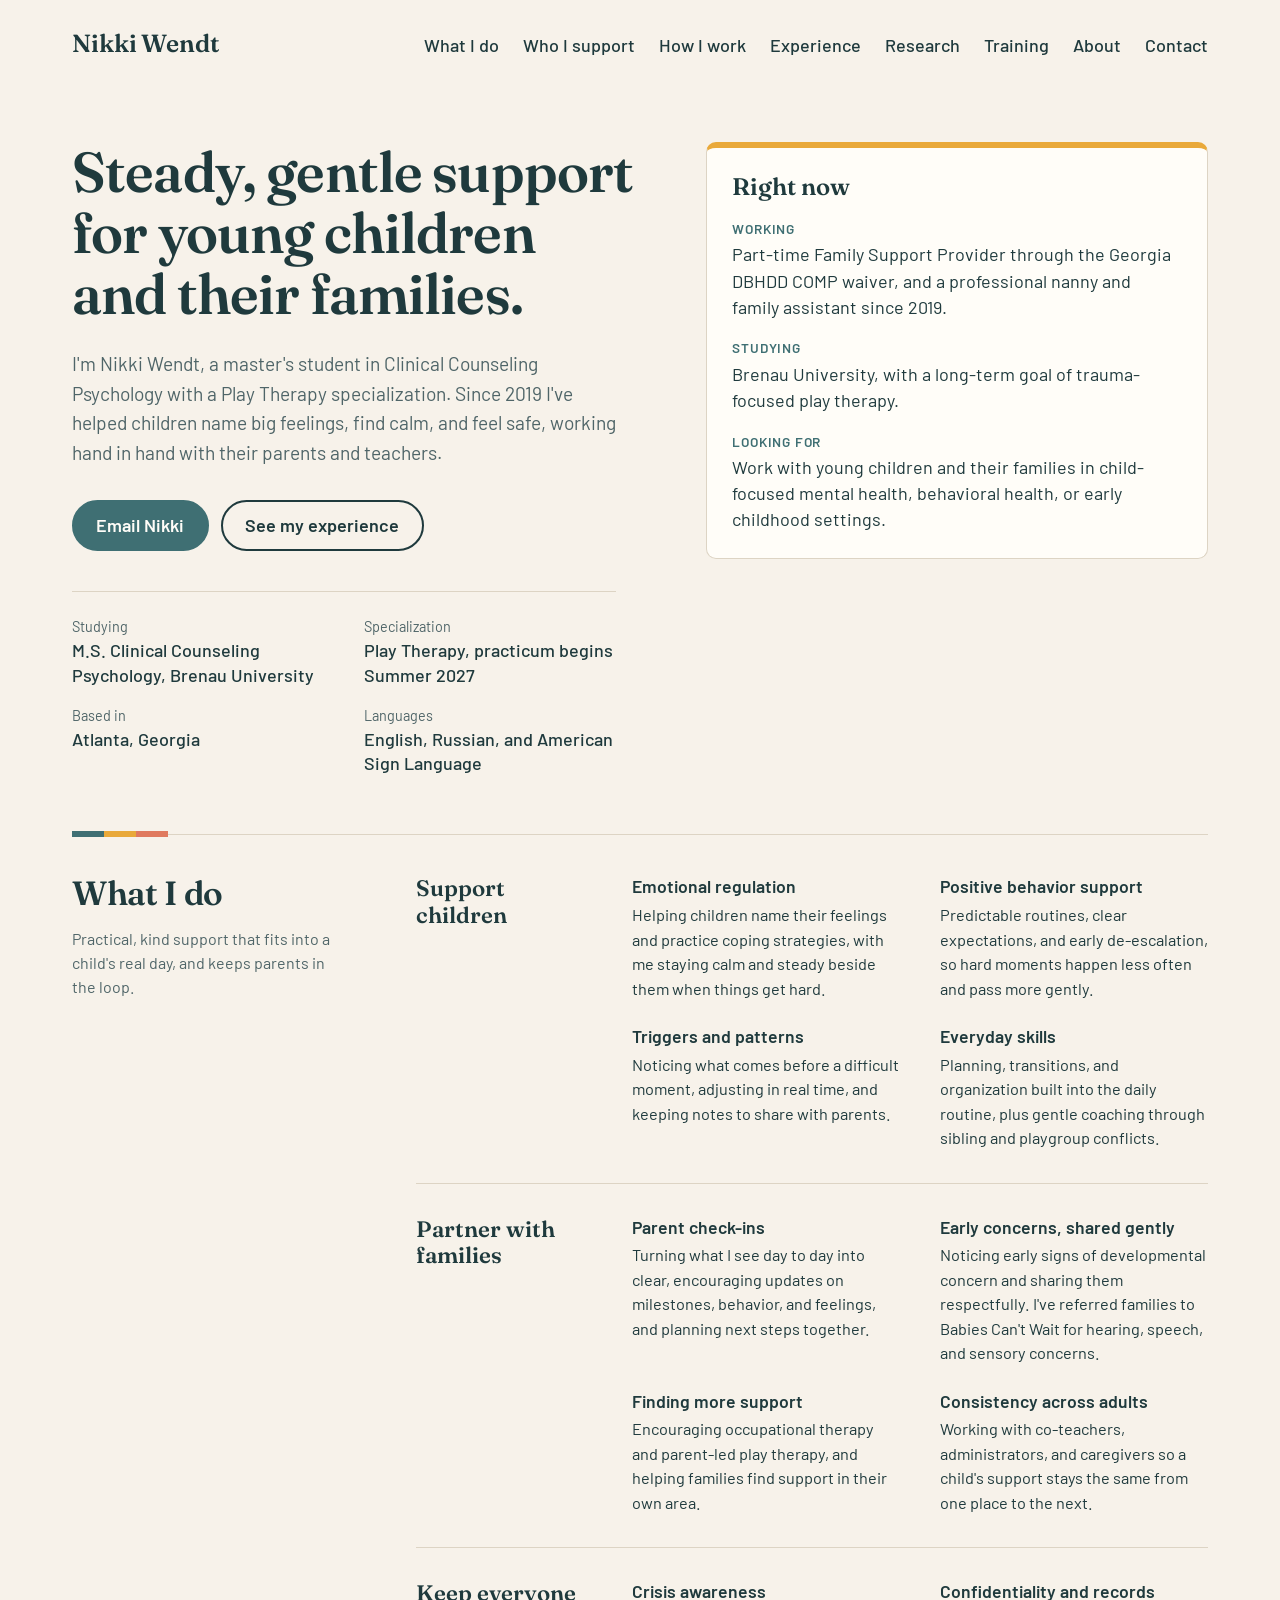
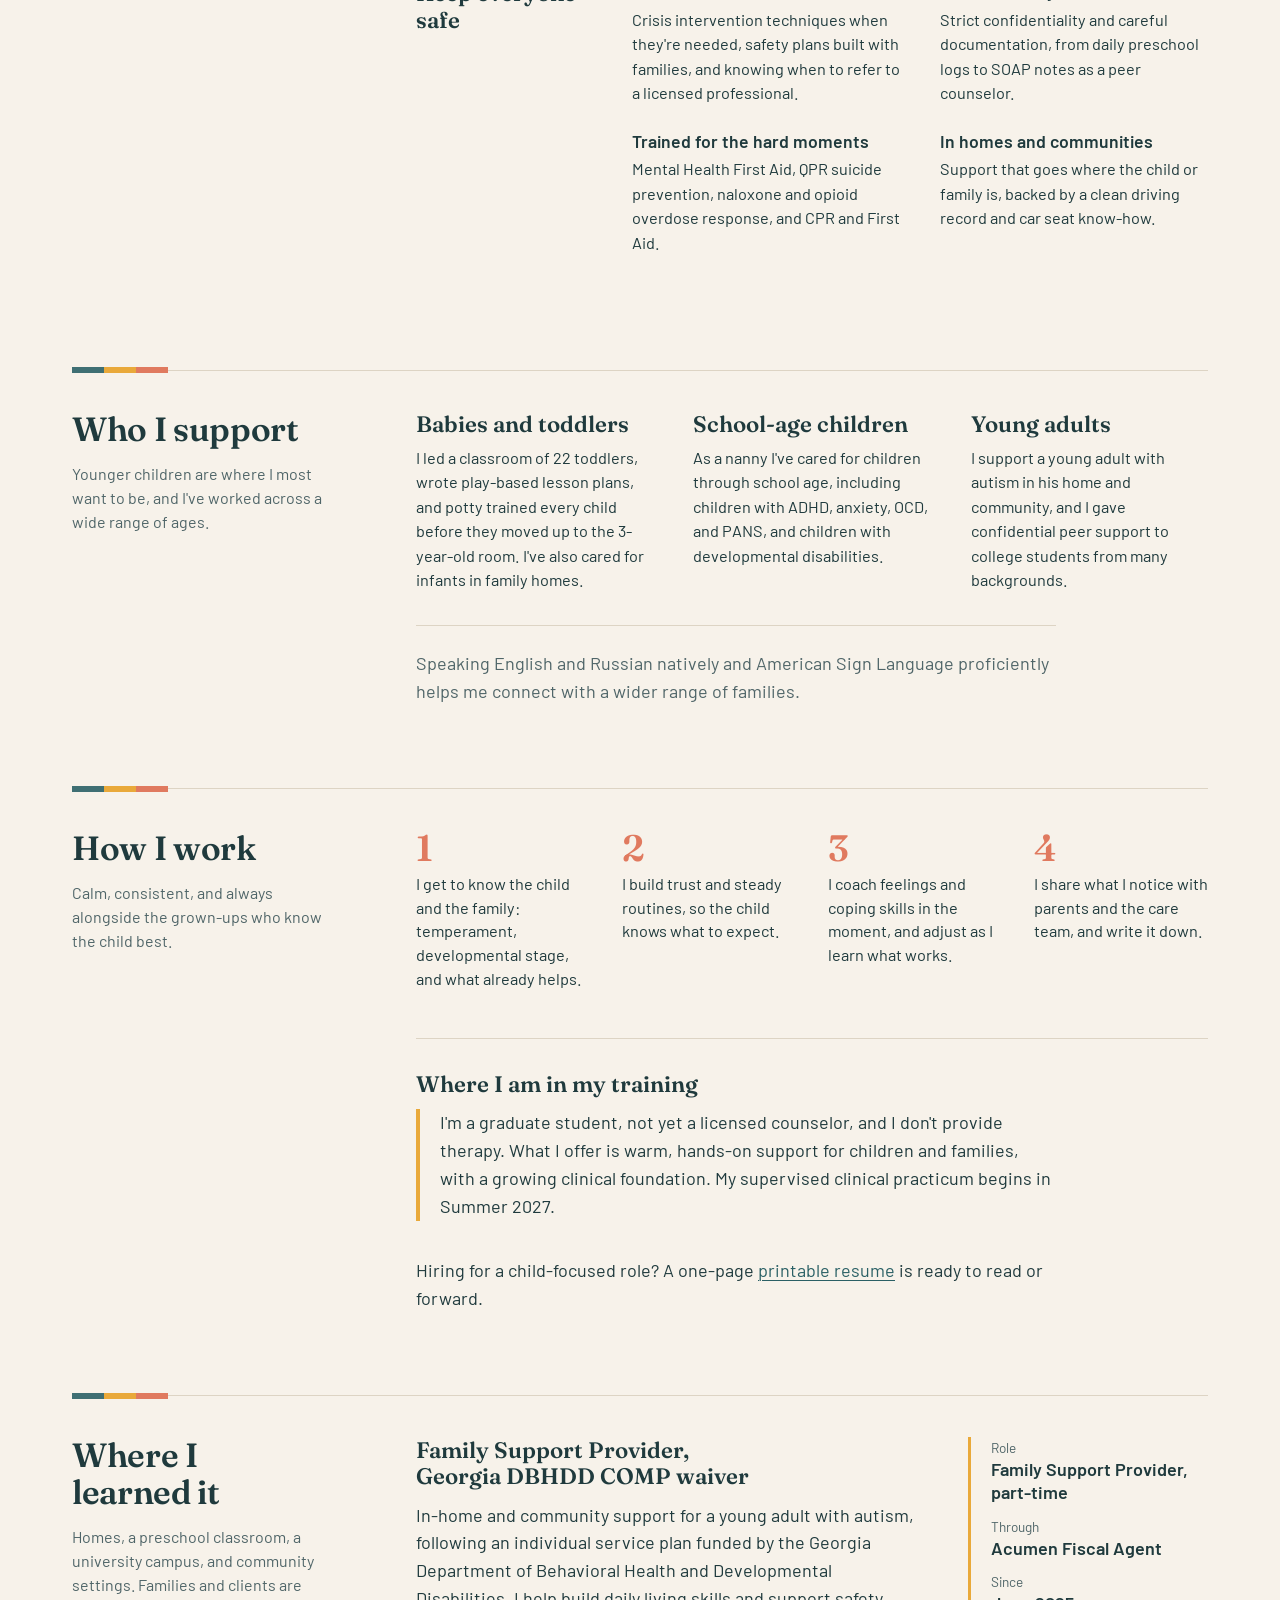
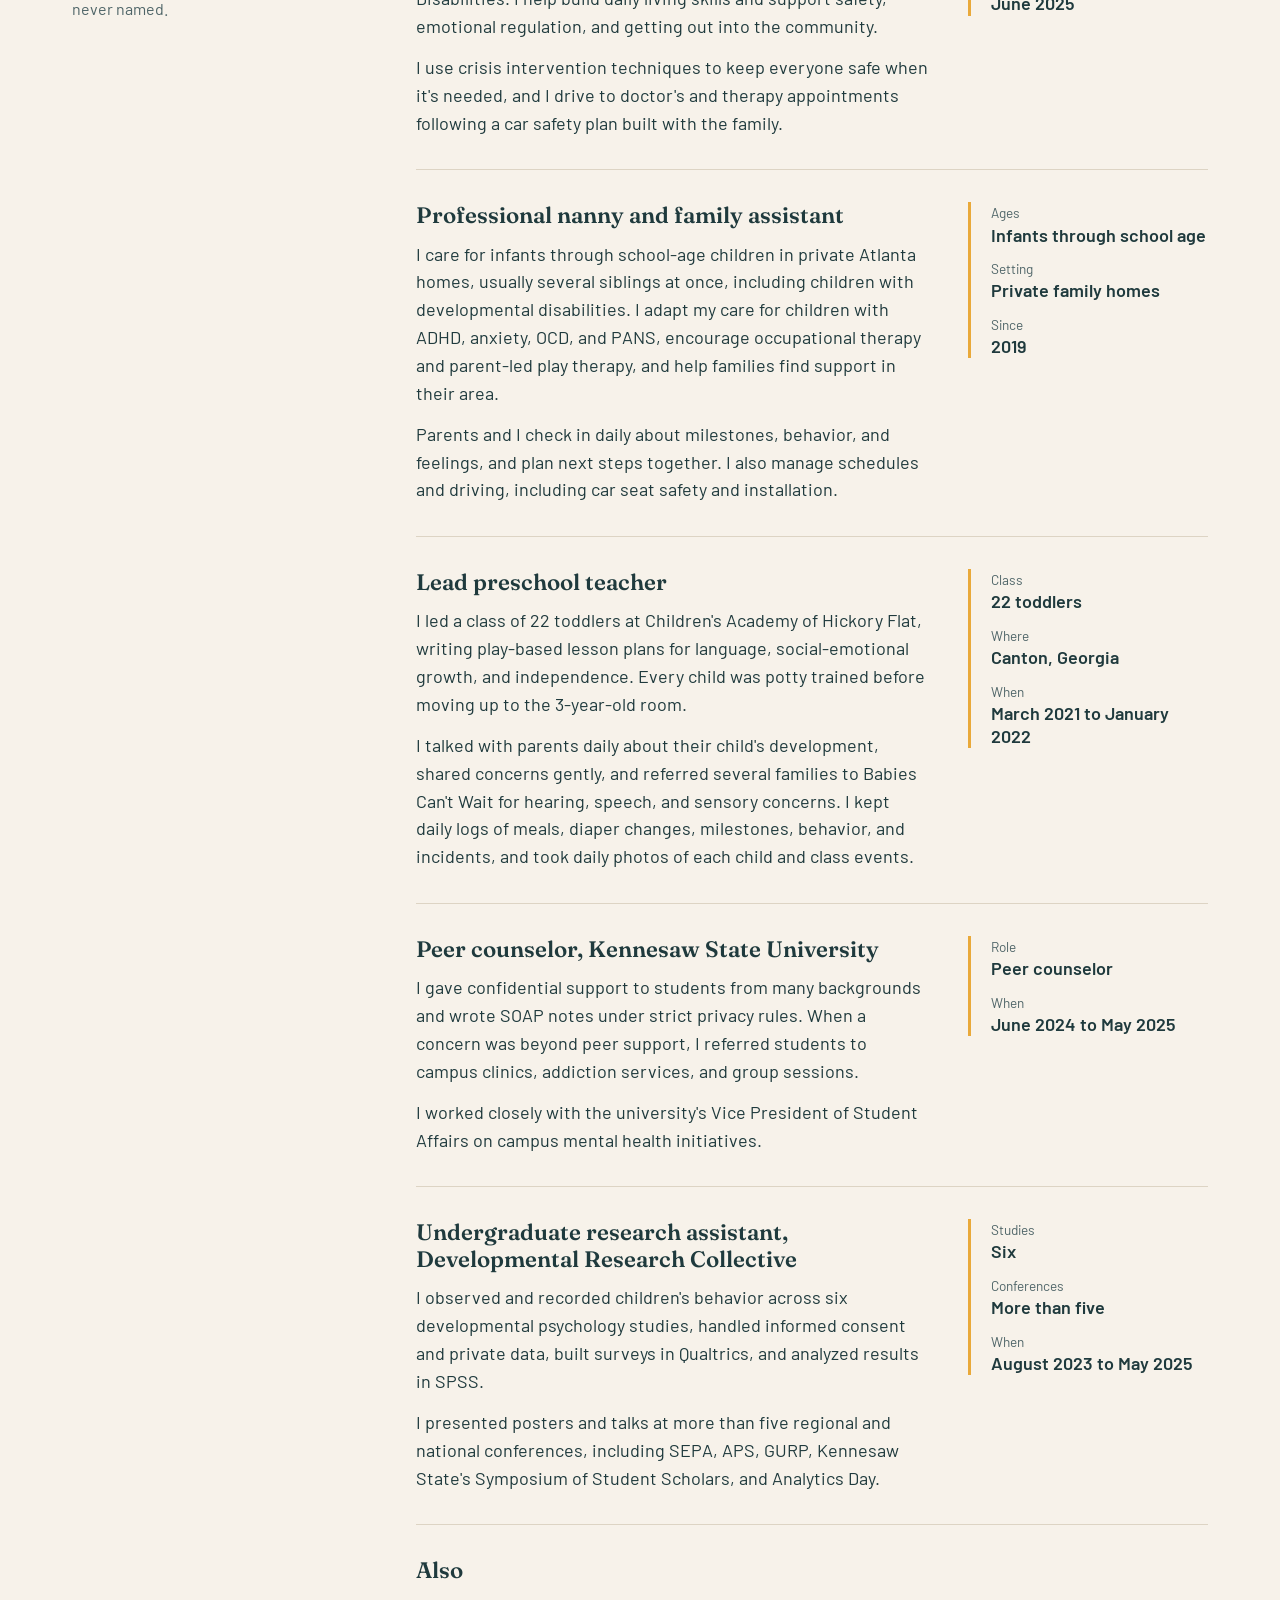
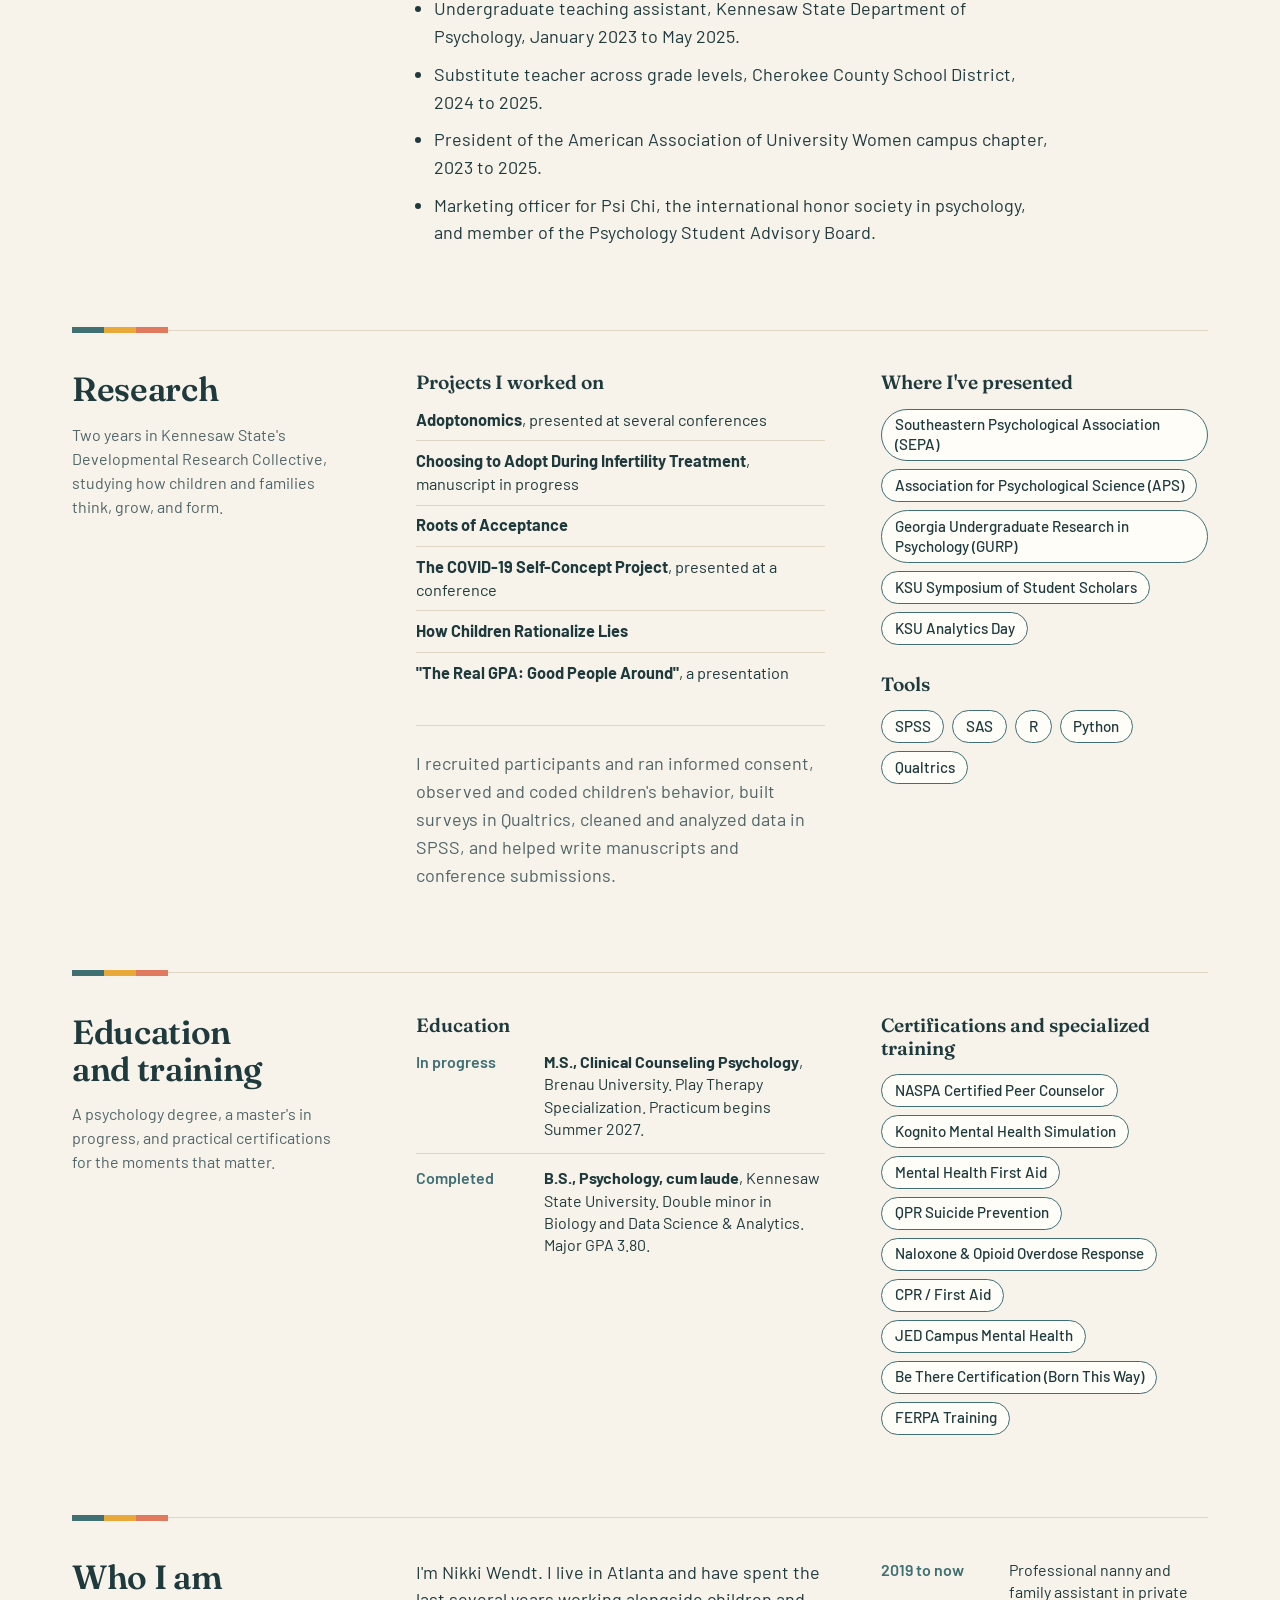
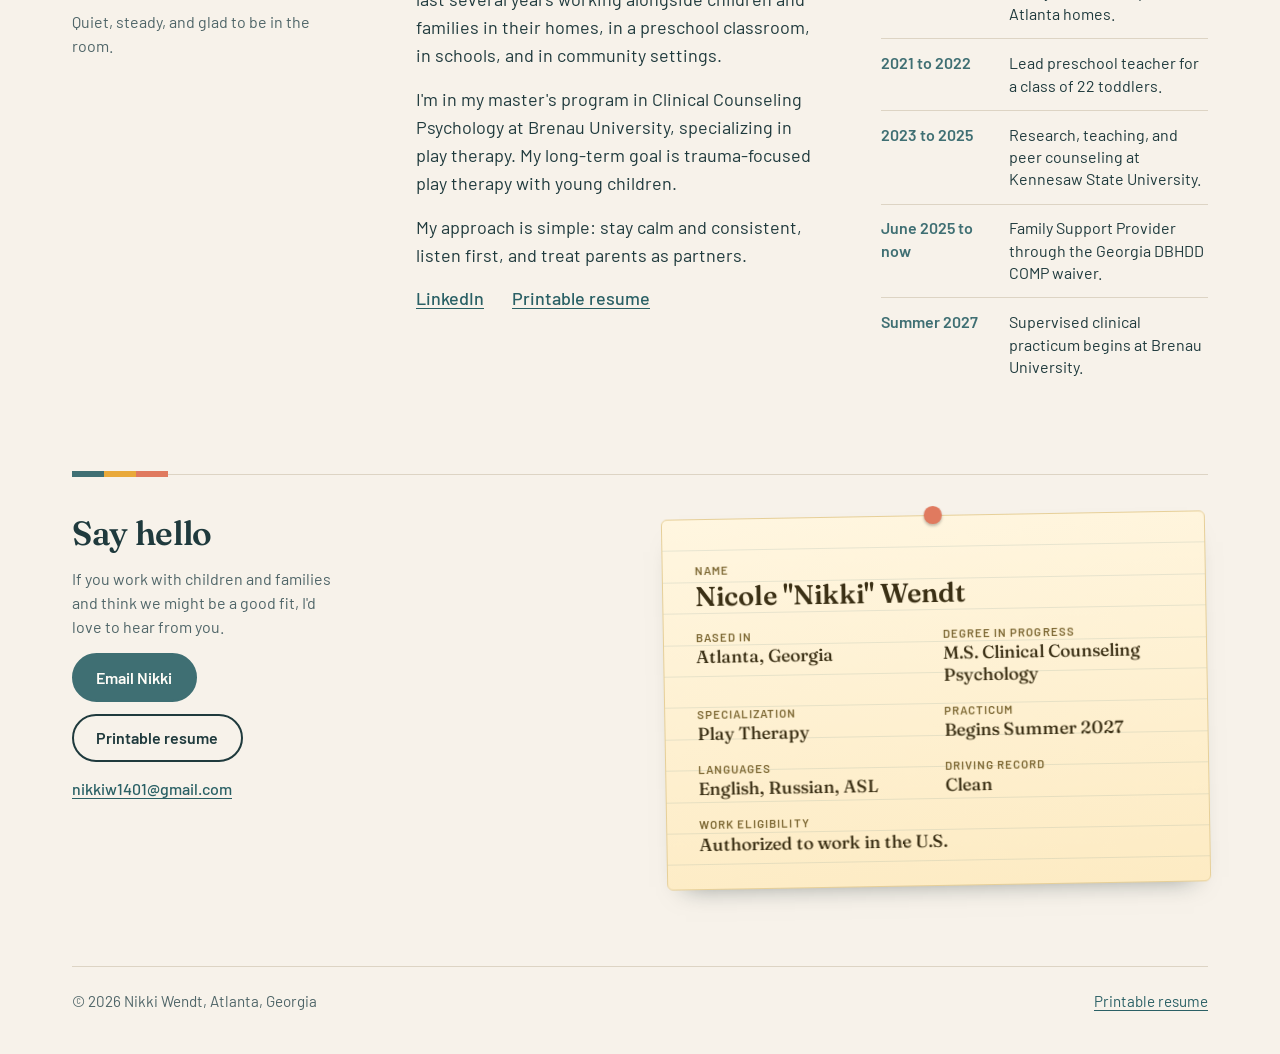
==== index.html @ a968d667 "Add Nikki Wendt portfolio site Co-Authored-By: Claude Opus 5.5 <noreply@anthropic.com> Claude-Sessi" ====
<!DOCTYPE html>
<html lang="en">

<head>
  <meta charset="UTF-8">
  <meta name="viewport" content="width=device-width, initial-scale=1.0">
  <title>Nikki Wendt | Play therapy student supporting young children and families in Atlanta</title>
  <meta name="description" content="Nikki Wendt is an Atlanta master's student in Clinical Counseling Psychology (Play Therapy specialization) with hands-on experience supporting babies, toddlers, and children, and partnering with their families, since 2019.">
  <link rel="canonical" href="https://nikkiwendt.com/">
  <meta name="theme-color" content="#f7f2ea" media="(prefers-color-scheme: light)">
  <meta name="theme-color" content="#112123" media="(prefers-color-scheme: dark)">
  <meta property="og:site_name" content="Nikki Wendt">
  <meta property="og:title" content="Nikki Wendt | Supporting young children and their families">
  <meta property="og:description" content="Master's student in Clinical Counseling Psychology (Play Therapy) with hands-on experience in homes, classrooms, and community settings since 2019.">
  <meta property="og:url" content="https://nikkiwendt.com/">
  <meta property="og:type" content="website">
  <meta name="twitter:card" content="summary">
  <link rel="icon" href="/favicon.svg" type="image/svg+xml">
  <link rel="preconnect" href="https://fonts.googleapis.com">
  <link rel="preconnect" href="https://fonts.gstatic.com" crossorigin>
  <link rel="stylesheet" href="https://fonts.googleapis.com/css2?family=Barlow:wght@400;500;600&amp;family=Fraunces:opsz,wght@9..144,500;9..144,600&amp;display=swap">
  <link rel="stylesheet" href="/style.css">
  <script type="application/ld+json">
  {
    "@context": "https://schema.org",
    "@type": "Person",
    "name": "Nicole Wendt",
    "alternateName": "Nikki Wendt",
    "url": "https://nikkiwendt.com/",
    "email": "nikkiw1401@gmail.com",
    "jobTitle": "Graduate student in Clinical Counseling Psychology (Play Therapy specialization); family support provider",
    "address": {
      "@type": "PostalAddress",
      "addressLocality": "Atlanta",
      "addressRegion": "GA",
      "addressCountry": "US"
    },
    "alumniOf": [
      { "@type": "CollegeOrUniversity", "name": "Kennesaw State University" },
      { "@type": "CollegeOrUniversity", "name": "Brenau University" }
    ],
    "knowsLanguage": ["English", "Russian", "American Sign Language"],
    "knowsAbout": [
      "Child development",
      "Emotional regulation",
      "Positive behavior support",
      "Parent partnership",
      "Play therapy",
      "Developmental psychology research"
    ],
    "sameAs": ["https://www.linkedin.com/in/nikki-wendt/"]
  }
  </script>
</head>

<body>
  <a class="skip" href="#main">Skip to content</a>

  <header class="top wrap">
    <a class="brand" href="/">Nikki Wendt</a>
    <nav aria-label="Sections">
      <a href="#work">What I do</a>
      <a href="#who">Who I support</a>
      <a href="#how">How I work</a>
      <a href="#experience">Experience</a>
      <a href="#research">Research</a>
      <a href="#training">Training</a>
      <a href="#about">About</a>
      <a href="#contact">Contact</a>
    </nav>
  </header>

  <main id="main">
    <section class="hero wrap">
      <div class="hero-copy">
        <h1>Steady, gentle support for young children and their families.</h1>
        <p class="lede">I'm Nikki Wendt, a master's student in Clinical Counseling Psychology with a Play Therapy specialization. Since 2019 I've helped children name big feelings, find calm, and feel safe, working hand in hand with their parents and teachers.</p>
        <p class="actions">
          <a class="button" href="mailto:nikkiw1401@gmail.com?subject=Hello%20from%20nikkiwendt.com">Email Nikki</a>
          <a class="button button-quiet" href="#experience">See my experience</a>
        </p>
        <dl class="facts-strip">
          <div><dt>Studying</dt><dd>M.S. Clinical Counseling Psychology, Brenau University</dd></div>
          <div><dt>Specialization</dt><dd>Play Therapy, practicum begins Summer 2027</dd></div>
          <div><dt>Based in</dt><dd>Atlanta, Georgia</dd></div>
          <div><dt>Languages</dt><dd>English, Russian, and American Sign Language</dd></div>
        </dl>
      </div>

      <aside class="card now" aria-labelledby="now-title">
        <h2 id="now-title">Right now</h2>
        <dl>
          <div>
            <dt>Working</dt>
            <dd>Part-time Family Support Provider through the Georgia DBHDD COMP waiver, and a professional nanny and family assistant since 2019.</dd>
          </div>
          <div>
            <dt>Studying</dt>
            <dd>Brenau University, with a long-term goal of trauma-focused play therapy.</dd>
          </div>
          <div>
            <dt>Looking for</dt>
            <dd>Work with young children and their families in child-focused mental health, behavioral health, or early childhood settings.</dd>
          </div>
        </dl>
      </aside>
    </section>

    <section id="work" class="band wrap">
      <div class="band-head">
        <h2>What I do</h2>
        <p>Practical, kind support that fits into a child's real day, and keeps parents in the loop.</p>
      </div>
      <div class="rows">
        <article>
          <h3>Support children</h3>
          <div class="items">
            <div>
              <h4>Emotional regulation</h4>
              <p>Helping children name their feelings and practice coping strategies, with me staying calm and steady beside them when things get hard.</p>
            </div>
            <div>
              <h4>Positive behavior support</h4>
              <p>Predictable routines, clear expectations, and early de-escalation, so hard moments happen less often and pass more gently.</p>
            </div>
            <div>
              <h4>Triggers and patterns</h4>
              <p>Noticing what comes before a difficult moment, adjusting in real time, and keeping notes to share with parents.</p>
            </div>
            <div>
              <h4>Everyday skills</h4>
              <p>Planning, transitions, and organization built into the daily routine, plus gentle coaching through sibling and playgroup conflicts.</p>
            </div>
          </div>
        </article>

        <article>
          <h3>Partner with families</h3>
          <div class="items">
            <div>
              <h4>Parent check-ins</h4>
              <p>Turning what I see day to day into clear, encouraging updates on milestones, behavior, and feelings, and planning next steps together.</p>
            </div>
            <div>
              <h4>Early concerns, shared gently</h4>
              <p>Noticing early signs of developmental concern and sharing them respectfully. I've referred families to Babies Can't Wait for hearing, speech, and sensory concerns.</p>
            </div>
            <div>
              <h4>Finding more support</h4>
              <p>Encouraging occupational therapy and parent-led play therapy, and helping families find support in their own area.</p>
            </div>
            <div>
              <h4>Consistency across adults</h4>
              <p>Working with co-teachers, administrators, and caregivers so a child's support stays the same from one place to the next.</p>
            </div>
          </div>
        </article>

        <article>
          <h3>Keep everyone safe</h3>
          <div class="items">
            <div>
              <h4>Crisis awareness</h4>
              <p>Crisis intervention techniques when they're needed, safety plans built with families, and knowing when to refer to a licensed professional.</p>
            </div>
            <div>
              <h4>Confidentiality and records</h4>
              <p>Strict confidentiality and careful documentation, from daily preschool logs to SOAP notes as a peer counselor.</p>
            </div>
            <div>
              <h4>Trained for the hard moments</h4>
              <p>Mental Health First Aid, QPR suicide prevention, naloxone and opioid overdose response, and CPR and First Aid.</p>
            </div>
            <div>
              <h4>In homes and communities</h4>
              <p>Support that goes where the child or family is, backed by a clean driving record and car seat know-how.</p>
            </div>
          </div>
        </article>
      </div>
    </section>

    <section id="who" class="band wrap">
      <div class="band-head">
        <h2>Who I support</h2>
        <p>Younger children are where I most want to be, and I've worked across a wide range of ages.</p>
      </div>
      <div>
        <div class="who">
          <article>
            <h3>Babies and toddlers</h3>
            <p>I led a classroom of 22 toddlers, wrote play-based lesson plans, and potty trained every child before they moved up to the 3-year-old room. I've also cared for infants in family homes.</p>
          </article>
          <article>
            <h3>School-age children</h3>
            <p>As a nanny I've cared for children through school age, including children with ADHD, anxiety, OCD, and PANS, and children with developmental disabilities.</p>
          </article>
          <article>
            <h3>Young adults</h3>
            <p>I support a young adult with autism in his home and community, and I gave confidential peer support to college students from many backgrounds.</p>
          </article>
        </div>
        <p class="aside">Speaking English and Russian natively and American Sign Language proficiently helps me connect with a wider range of families.</p>
      </div>
    </section>

    <section id="how" class="band wrap">
      <div class="band-head">
        <h2>How I work</h2>
        <p>Calm, consistent, and always alongside the grown-ups who know the child best.</p>
      </div>
      <div>
        <ol class="steps">
          <li>I get to know the child and the family: temperament, developmental stage, and what already helps.</li>
          <li>I build trust and steady routines, so the child knows what to expect.</li>
          <li>I coach feelings and coping skills in the moment, and adjust as I learn what works.</li>
          <li>I share what I notice with parents and the care team, and write it down.</li>
        </ol>

        <h3 class="sub">Where I am in my training</h3>
        <p class="honest">I'm a graduate student, not yet a licensed counselor, and I don't provide therapy. What I offer is warm, hands-on support for children and families, with a growing clinical foundation. My supervised clinical practicum begins in Summer 2027.</p>

        <p class="paperwork">Hiring for a child-focused role? A one-page <a href="/resume">printable resume</a> is ready to read or forward.</p>
      </div>
    </section>

    <section id="experience" class="band wrap">
      <div class="band-head">
        <h2>Where I learned it</h2>
        <p>Homes, a preschool classroom, a university campus, and community settings. Families and clients are never named.</p>
      </div>
      <div class="cases">
        <article class="case">
          <div>
            <h3>Family Support Provider, Georgia DBHDD COMP waiver</h3>
            <p>In-home and community support for a young adult with autism, following an individual service plan funded by the Georgia Department of Behavioral Health and Developmental Disabilities. I help build daily living skills and support safety, emotional regulation, and getting out into the community.</p>
            <p>I use crisis intervention techniques to keep everyone safe when it's needed, and I drive to doctor's and therapy appointments following a car safety plan built with the family.</p>
          </div>
          <dl class="spec">
            <div><dt>Role</dt><dd>Family Support Provider, part-time</dd></div>
            <div><dt>Through</dt><dd>Acumen Fiscal Agent</dd></div>
            <div><dt>Since</dt><dd>June 2025</dd></div>
          </dl>
        </article>

        <article class="case">
          <div>
            <h3>Professional nanny and family assistant</h3>
            <p>I care for infants through school-age children in private Atlanta homes, usually several siblings at once, including children with developmental disabilities. I adapt my care for children with ADHD, anxiety, OCD, and PANS, encourage occupational therapy and parent-led play therapy, and help families find support in their area.</p>
            <p>Parents and I check in daily about milestones, behavior, and feelings, and plan next steps together. I also manage schedules and driving, including car seat safety and installation.</p>
          </div>
          <dl class="spec">
            <div><dt>Ages</dt><dd>Infants through school age</dd></div>
            <div><dt>Setting</dt><dd>Private family homes</dd></div>
            <div><dt>Since</dt><dd>2019</dd></div>
          </dl>
        </article>

        <article class="case">
          <div>
            <h3>Lead preschool teacher</h3>
            <p>I led a class of 22 toddlers at Children's Academy of Hickory Flat, writing play-based lesson plans for language, social-emotional growth, and independence. Every child was potty trained before moving up to the 3-year-old room.</p>
            <p>I talked with parents daily about their child's development, shared concerns gently, and referred several families to Babies Can't Wait for hearing, speech, and sensory concerns. I kept daily logs of meals, diaper changes, milestones, behavior, and incidents, and took daily photos of each child and class events.</p>
          </div>
          <dl class="spec">
            <div><dt>Class</dt><dd>22 toddlers</dd></div>
            <div><dt>Where</dt><dd>Canton, Georgia</dd></div>
            <div><dt>When</dt><dd>March 2021 to January 2022</dd></div>
          </dl>
        </article>

        <article class="case">
          <div>
            <h3>Peer counselor, Kennesaw State University</h3>
            <p>I gave confidential support to students from many backgrounds and wrote SOAP notes under strict privacy rules. When a concern was beyond peer support, I referred students to campus clinics, addiction services, and group sessions.</p>
            <p>I worked closely with the university's Vice President of Student Affairs on campus mental health initiatives.</p>
          </div>
          <dl class="spec">
            <div><dt>Role</dt><dd>Peer counselor</dd></div>
            <div><dt>When</dt><dd>June 2024 to May 2025</dd></div>
          </dl>
        </article>

        <article class="case">
          <div>
            <h3>Undergraduate research assistant, Developmental Research Collective</h3>
            <p>I observed and recorded children's behavior across six developmental psychology studies, handled informed consent and private data, built surveys in Qualtrics, and analyzed results in SPSS.</p>
            <p>I presented posters and talks at more than five regional and national conferences, including SEPA, APS, GURP, Kennesaw State's Symposium of Student Scholars, and Analytics Day.</p>
          </div>
          <dl class="spec">
            <div><dt>Studies</dt><dd>Six</dd></div>
            <div><dt>Conferences</dt><dd>More than five</dd></div>
            <div><dt>When</dt><dd>August 2023 to May 2025</dd></div>
          </dl>
        </article>

        <div class="also">
          <h3>Also</h3>
          <ul>
            <li>Undergraduate teaching assistant, Kennesaw State Department of Psychology, January 2023 to May 2025.</li>
            <li>Substitute teacher across grade levels, Cherokee County School District, 2024 to 2025.</li>
            <li>President of the American Association of University Women campus chapter, 2023 to 2025.</li>
            <li>Marketing officer for Psi Chi, the international honor society in psychology, and member of the Psychology Student Advisory Board.</li>
          </ul>
        </div>
      </div>
    </section>

    <section id="research" class="band wrap">
      <div class="band-head">
        <h2>Research</h2>
        <p>Two years in Kennesaw State's Developmental Research Collective, studying how children and families think, grow, and form.</p>
      </div>
      <div class="about">
        <div>
          <h3 class="mini">Projects I worked on</h3>
          <ul class="plainlist">
            <li><strong>Adoptonomics</strong>, presented at several conferences</li>
            <li><strong>Choosing to Adopt During Infertility Treatment</strong>, manuscript in progress</li>
            <li><strong>Roots of Acceptance</strong></li>
            <li><strong>The COVID-19 Self-Concept Project</strong>, presented at a conference</li>
            <li><strong>How Children Rationalize Lies</strong></li>
            <li><strong>"The Real GPA: Good People Around"</strong>, a presentation</li>
          </ul>
          <p class="aside">I recruited participants and ran informed consent, observed and coded children's behavior, built surveys in Qualtrics, cleaned and analyzed data in SPSS, and helped write manuscripts and conference submissions.</p>
        </div>
        <div>
          <h3 class="mini">Where I've presented</h3>
          <ul class="chips">
            <li>Southeastern Psychological Association (SEPA)</li>
            <li>Association for Psychological Science (APS)</li>
            <li>Georgia Undergraduate Research in Psychology (GURP)</li>
            <li>KSU Symposium of Student Scholars</li>
            <li>KSU Analytics Day</li>
          </ul>
          <h3 class="mini" style="margin-top:1.75rem">Tools</h3>
          <ul class="chips">
            <li>SPSS</li>
            <li>SAS</li>
            <li>R</li>
            <li>Python</li>
            <li>Qualtrics</li>
          </ul>
        </div>
      </div>
    </section>

    <section id="training" class="band wrap">
      <div class="band-head">
        <h2>Education and training</h2>
        <p>A psychology degree, a master's in progress, and practical certifications for the moments that matter.</p>
      </div>
      <div class="about">
        <div>
          <h3 class="mini">Education</h3>
          <ol class="timeline">
            <li><span class="when">In progress</span><span><strong>M.S., Clinical Counseling Psychology</strong>, Brenau University. Play Therapy Specialization. Practicum begins Summer 2027.</span></li>
            <li><span class="when">Completed</span><span><strong>B.S., Psychology, cum laude</strong>, Kennesaw State University. Double minor in Biology and Data Science &amp; Analytics. Major GPA 3.80.</span></li>
          </ol>
        </div>
        <div>
          <h3 class="mini">Certifications and specialized training</h3>
          <ul class="chips">
            <li>NASPA Certified Peer Counselor</li>
            <li>Kognito Mental Health Simulation</li>
            <li>Mental Health First Aid</li>
            <li>QPR Suicide Prevention</li>
            <li>Naloxone &amp; Opioid Overdose Response</li>
            <li>CPR / First Aid</li>
            <li>JED Campus Mental Health</li>
            <li>Be There Certification (Born This Way)</li>
            <li>FERPA Training</li>
          </ul>
        </div>
      </div>
    </section>

    <section id="about" class="band wrap">
      <div class="band-head">
        <h2>Who I am</h2>
        <p>Quiet, steady, and glad to be in the room.</p>
      </div>
      <div class="about">
        <div class="prose">
          <p>I'm Nikki Wendt. I live in Atlanta and have spent the last several years working alongside children and families in their homes, in a preschool classroom, in schools, and in community settings.</p>
          <p>I'm in my master's program in Clinical Counseling Psychology at Brenau University, specializing in play therapy. My long-term goal is trauma-focused play therapy with young children.</p>
          <p>My approach is simple: stay calm and consistent, listen first, and treat parents as partners.</p>
          <p class="links">
            <a href="https://www.linkedin.com/in/nikki-wendt/">LinkedIn</a>
            <a href="/resume">Printable resume</a>
          </p>
        </div>
        <ol class="timeline">
          <li><span class="when">2019 to now</span><span>Professional nanny and family assistant in private Atlanta homes.</span></li>
          <li><span class="when">2021 to 2022</span><span>Lead preschool teacher for a class of 22 toddlers.</span></li>
          <li><span class="when">2023 to 2025</span><span>Research, teaching, and peer counseling at Kennesaw State University.</span></li>
          <li><span class="when">June 2025 to now</span><span>Family Support Provider through the Georgia DBHDD COMP waiver.</span></li>
          <li><span class="when">Summer 2027</span><span>Supervised clinical practicum begins at Brenau University.</span></li>
        </ol>
      </div>
    </section>

    <section id="contact" class="band wrap closing">
      <div class="band-head">
        <h2>Say hello</h2>
        <p>If you work with children and families and think we might be a good fit, I'd love to hear from you.</p>
        <p class="actions">
          <a class="button" href="mailto:nikkiw1401@gmail.com?subject=Hello%20from%20nikkiwendt.com">Email Nikki</a>
          <a class="button button-quiet" href="/resume">Printable resume</a>
        </p>
        <p class="address"><a href="mailto:nikkiw1401@gmail.com">nikkiw1401@gmail.com</a></p>
      </div>

      <div class="company">
        <dl class="plate" aria-label="At a glance">
          <div class="plate-wide plate-name">
            <dt>Name</dt>
            <dd>Nicole "Nikki" Wendt</dd>
          </div>
          <div>
            <dt>Based in</dt>
            <dd>Atlanta, Georgia</dd>
          </div>
          <div>
            <dt>Degree in progress</dt>
            <dd>M.S. Clinical Counseling Psychology</dd>
          </div>
          <div>
            <dt>Specialization</dt>
            <dd>Play Therapy</dd>
          </div>
          <div>
            <dt>Practicum</dt>
            <dd>Begins Summer 2027</dd>
          </div>
          <div>
            <dt>Languages</dt>
            <dd>English, Russian, ASL</dd>
          </div>
          <div>
            <dt>Driving record</dt>
            <dd>Clean</dd>
          </div>
          <div class="plate-wide">
            <dt>Work eligibility</dt>
            <dd>Authorized to work in the U.S.</dd>
          </div>
        </dl>
      </div>
    </section>
  </main>

  <footer class="wrap">
    <p>&copy; 2026 Nikki Wendt, Atlanta, Georgia</p>
    <p><a href="/resume">Printable resume</a></p>
  </footer>
</body>

</html>
---- style.css ----
/* Nikki Wendt
   Warm paper, deep teal ink, a marigold-and-coral crayon stripe, one index card.
   Type: Fraunces for display, Barlow for text (both SIL Open Font License). */

:root {
  color-scheme: light dark;

  --floor: #f7f2ea;
  --paper: #fffdf8;
  --ink: #1f3a3d;
  --ink-soft: #4f6568;
  --rule: #ddd4c4;
  --teal: #3f6f73;
  --marigold: #e9a93a;
  --coral: #e07a5f;
  --link: #2a6065;

  --btn-bg: #3f6f73;
  --btn-ink: #fffdf8;
  --btn-hover: #2f5a5e;

  --card-a: #fff6e0;
  --card-b: #fdebc3;
  --card-edge: #e6cf98;
  --card-ink: #3a2f14;
  --card-label: #7a6530;
  --card-pin: #e07a5f;

  --display: "Fraunces", Georgia, "Times New Roman", serif;
  --body: "Barlow", "Helvetica Neue", Arial, sans-serif;
  --measure: 64ch;
}

@media (prefers-color-scheme: dark) {
  :root {
    --floor: #112123;
    --paper: #182d30;
    --ink: #eaf0ee;
    --ink-soft: #a9bcbd;
    --rule: #2f4a4d;
    --teal: #7fb3b7;
    --link: #9fd0d3;

    --btn-bg: #e9a93a;
    --btn-ink: #1a2a2c;
    --btn-hover: #f4be5c;

    --card-a: #3b3420;
    --card-b: #322c1b;
    --card-edge: #5a4d27;
    --card-ink: #f5ecd3;
    --card-label: #d2bd84;
  }
}

*,
*::before,
*::after {
  box-sizing: border-box;
}

html {
  scroll-behavior: smooth;
  -webkit-text-size-adjust: 100%;
}

body {
  margin: 0;
  background: var(--floor);
  color: var(--ink);
  font-family: var(--body);
  font-size: 1.125rem;
  line-height: 1.55;
}

h1, h2, h3, p, dl, dd, ul, ol {
  margin: 0;
  padding: 0;
}

img {
  display: block;
  max-width: 100%;
  height: auto;
}

a {
  color: var(--link);
  text-decoration-thickness: 1px;
  text-underline-offset: 0.18em;
}

a:hover {
  text-decoration-thickness: 2px;
}

:focus-visible {
  outline: 3px solid var(--marigold);
  outline-offset: 3px;
}

[hidden] {
  display: none !important;
}

.skip {
  position: absolute;
  left: -999px;
}

.skip:focus {
  left: 1rem;
  top: 1rem;
  z-index: 10;
  background: var(--paper);
  padding: 0.5rem 0.75rem;
}

.wrap {
  max-width: 76rem;
  margin-inline: auto;
  padding-inline: clamp(1.25rem, 4vw, 2.5rem);
}

/* ---------- Top bar ---------- */

.top {
  display: flex;
  flex-wrap: wrap;
  align-items: baseline;
  justify-content: space-between;
  gap: 0.5rem 2rem;
  padding-block: 1.5rem;
}

.brand {
  font-family: var(--display);
  font-weight: 600;
  font-size: 1.55rem;
  letter-spacing: -0.005em;
  color: var(--ink);
  text-decoration: none;
}

.top nav {
  display: flex;
  flex-wrap: wrap;
  gap: 0.25rem 1.5rem;
}

.top nav a {
  color: var(--ink);
  font-weight: 500;
  text-decoration: none;
}

.top nav a:hover {
  text-decoration: underline;
}

/* ---------- Buttons ---------- */

.button {
  display: inline-block;
  padding: 0.8rem 1.4rem;
  border: 2px solid var(--btn-bg);
  border-radius: 999px;
  background: var(--btn-bg);
  color: var(--btn-ink);
  font: inherit;
  font-weight: 600;
  line-height: 1.2;
  text-decoration: none;
  cursor: pointer;
}

.button:hover {
  background: var(--btn-hover);
  border-color: var(--btn-hover);
}

.button-quiet {
  background: transparent;
  border-color: var(--ink);
  color: var(--ink);
}

.button-quiet:hover {
  background: var(--paper);
  border-color: var(--ink);
}

.button-small {
  padding: 0.5rem 0.9rem;
  font-size: 0.95rem;
}

.actions {
  display: flex;
  flex-wrap: wrap;
  gap: 0.75rem;
  margin-top: 2rem;
}

/* ---------- Hero ---------- */

.hero {
  display: grid;
  grid-template-columns: minmax(0, 1.15fr) minmax(0, 1fr);
  gap: 3.5rem;
  align-items: start;
  padding-top: 2.5rem;
  padding-bottom: 3.5rem;
}

.hero-copy {
  padding-top: 1rem;
}

h1 {
  font-family: var(--display);
  font-weight: 600;
  font-size: clamp(2.3rem, 4.4vw, 3.6rem);
  line-height: 1.08;
  letter-spacing: -0.015em;
  text-wrap: balance;
}

.lede {
  max-width: 34rem;
  margin-top: 1.5rem;
  font-size: 1.2rem;
  color: var(--ink-soft);
}

.card {
  padding: 1.6rem;
  background: var(--paper);
  border: 1px solid var(--rule);
  border-radius: 10px;
}

.card > h2 {
  font-family: var(--display);
  font-weight: 600;
  font-size: 1.5rem;
  line-height: 1.1;
}

.now dl {
  display: grid;
  gap: 1.1rem;
  margin-top: 1.1rem;
}

.now dt {
  font-size: 0.85rem;
  font-weight: 600;
  letter-spacing: 0.06em;
  text-transform: uppercase;
  color: var(--teal);
}

.now dd {
  margin-top: 0.15rem;
  line-height: 1.45;
}

.now {
  margin-top: 1rem;
  border-top: 6px solid var(--marigold);
}

.facts-strip {
  display: grid;
  grid-template-columns: repeat(2, minmax(0, 1fr));
  gap: 1.1rem 2.5rem;
  max-width: 34rem;
  margin-top: 2.5rem;
  padding-top: 1.5rem;
  border-top: 1px solid var(--rule);
}

.facts-strip dt {
  font-size: 0.9rem;
  color: var(--ink-soft);
}

.facts-strip dd {
  font-weight: 500;
  line-height: 1.35;
}

/* ---------- Sections, each opened by a short crayon stripe ---------- */

.band {
  display: grid;
  grid-template-columns: minmax(0, 17rem) minmax(0, 1fr);
  gap: 2rem 4.5rem;
  padding-top: 2.75rem;
  padding-bottom: 5rem;
  background:
    linear-gradient(90deg, var(--teal) 0 33.3%, var(--marigold) 33.3% 66.6%, var(--coral) 66.6% 100%) top left / 6rem 6px no-repeat,
    linear-gradient(var(--rule), var(--rule)) top left / calc(100% - 2 * clamp(1.25rem, 4vw, 2.5rem)) 1px no-repeat;
  background-position: left clamp(1.25rem, 4vw, 2.5rem) top, left clamp(1.25rem, 4vw, 2.5rem) top 2.5px;
}

.band-head {
  align-self: start;
  position: sticky;
  top: 1.5rem;
}

.band-head h2 {
  font-family: var(--display);
  font-weight: 600;
  font-size: 2.1rem;
  line-height: 1.1;
  letter-spacing: -0.01em;
  text-wrap: balance;
}

.band-head p {
  margin-top: 0.9rem;
  font-size: 1rem;
  line-height: 1.5;
  color: var(--ink-soft);
}

h3 {
  font-family: var(--display);
  font-weight: 600;
  font-size: 1.4rem;
  line-height: 1.2;
}

h3.mini {
  font-size: 1.2rem;
  margin-bottom: 0.9rem;
}

h4 {
  margin: 0;
  font-size: 1.1rem;
  font-weight: 600;
  line-height: 1.3;
}

/* What I do */

.rows > article {
  display: grid;
  grid-template-columns: minmax(0, 11rem) minmax(0, 1fr);
  gap: 0.75rem 2.5rem;
  padding-block: 2rem;
  border-top: 1px solid var(--rule);
}

.rows > article:first-child {
  padding-top: 0;
  border-top: 0;
}

.items {
  display: grid;
  grid-template-columns: repeat(2, minmax(0, 1fr));
  gap: 1.5rem 2.5rem;
}

.items p {
  margin-top: 0.3rem;
  font-size: 1.02rem;
  line-height: 1.5;
}

/* Who I support */

.who {
  display: grid;
  grid-template-columns: repeat(3, minmax(0, 1fr));
  gap: 2rem 2.5rem;
}

.who p {
  margin-top: 0.5rem;
  font-size: 1.02rem;
  line-height: 1.5;
}

.aside {
  max-width: var(--measure);
  margin-top: 2rem;
  padding-top: 1.5rem;
  border-top: 1px solid var(--rule);
  color: var(--ink-soft);
}

/* How I work */

.steps {
  display: grid;
  grid-template-columns: repeat(4, minmax(0, 1fr));
  gap: 1.5rem 2rem;
  list-style: none;
  counter-reset: step;
}

.steps li {
  counter-increment: step;
  font-size: 1.02rem;
  line-height: 1.45;
}

.steps li::before {
  content: counter(step);
  display: block;
  margin-bottom: 0.35rem;
  font-family: var(--display);
  font-weight: 600;
  font-size: 2.3rem;
  line-height: 1;
  color: var(--coral);
}

.sub {
  margin-top: 3rem;
  padding-top: 2rem;
  border-top: 1px solid var(--rule);
}

.honest {
  max-width: var(--measure);
  margin-top: 0.7rem;
  padding-left: 1.25rem;
  border-left: 4px solid var(--marigold);
}

.paperwork {
  max-width: var(--measure);
  margin-top: 2.25rem;
}

/* Experience */

.case {
  display: grid;
  grid-template-columns: minmax(0, 1fr) minmax(0, 15rem);
  gap: 1.25rem 2.5rem;
  padding-block: 2rem;
  border-top: 1px solid var(--rule);
}

.case:first-child {
  padding-top: 0;
  border-top: 0;
}

.case h3 {
  margin-bottom: 0.7rem;
  text-wrap: balance;
}

.case p + p {
  margin-top: 0.8rem;
}

.spec {
  align-self: start;
  padding-left: 1.25rem;
  border-left: 3px solid var(--marigold);
}

.spec div + div {
  margin-top: 0.7rem;
}

.spec dt {
  font-size: 0.85rem;
  color: var(--ink-soft);
}

.spec dd {
  font-weight: 600;
  line-height: 1.3;
}

.also {
  padding-top: 2rem;
  border-top: 1px solid var(--rule);
}

.also ul {
  max-width: var(--measure);
  margin-top: 0.7rem;
  padding-left: 1.1rem;
}

.also li + li {
  margin-top: 0.6rem;
}

/* Research */

.plainlist {
  list-style: none;
}

.plainlist li {
  padding-block: 0.55rem;
  border-top: 1px solid var(--rule);
  font-size: 1.02rem;
  line-height: 1.4;
}

.plainlist li:first-child {
  border-top: 0;
  padding-top: 0;
}

/* Training */

.chips {
  display: flex;
  flex-wrap: wrap;
  gap: 0.5rem;
  list-style: none;
}

.chips li {
  padding: 0.35rem 0.8rem;
  border: 1px solid var(--teal);
  border-radius: 999px;
  background: var(--paper);
  font-size: 0.95rem;
  font-weight: 500;
  line-height: 1.3;
}

/* About */

.about {
  display: grid;
  grid-template-columns: minmax(0, 1.25fr) minmax(0, 1fr);
  gap: 2rem 3.5rem;
  align-items: start;
}

.prose p + p {
  margin-top: 1rem;
}

.links a {
  margin-right: 1.5rem;
  font-weight: 500;
}

.timeline {
  list-style: none;
}

.timeline li {
  display: grid;
  grid-template-columns: 7rem minmax(0, 1fr);
  gap: 1rem;
  padding-block: 0.8rem;
  border-top: 1px solid var(--rule);
  font-size: 1rem;
  line-height: 1.4;
}

.timeline li:first-child {
  padding-top: 0;
  border-top: 0;
}

.when {
  font-weight: 600;
  color: var(--teal);
}

/* Contact and the index card */

.closing .band-head {
  position: static;
}

.address {
  margin-top: 1rem;
  font-weight: 500;
  overflow-wrap: anywhere;
}

.company {
  max-width: 34rem;
  justify-self: end;
  width: 100%;
}

.plate {
  position: relative;
  display: grid;
  grid-template-columns: 1fr 1fr;
  gap: 0.25rem 1rem;
  padding: 2.25rem 2rem 1.75rem;
  background:
    repeating-linear-gradient(transparent 0 1.9rem, rgba(63, 111, 115, 0.12) 1.9rem calc(1.9rem + 1px)),
    linear-gradient(175deg, var(--card-a), var(--card-b));
  border: 1px solid var(--card-edge);
  border-radius: 6px;
  box-shadow: 0 14px 24px -18px rgba(20, 40, 42, 0.5);
  transform: rotate(-1deg);
}

.plate::before {
  content: "";
  position: absolute;
  top: -0.6rem;
  left: 50%;
  width: 1.1rem;
  height: 1.1rem;
  margin-left: -0.55rem;
  border-radius: 50%;
  background: var(--card-pin);
  box-shadow: 0 2px 3px rgba(0, 0, 0, 0.25);
}

.plate > div {
  padding: 0.35rem 0;
}

.plate .plate-wide {
  grid-column: 1 / -1;
}

.plate dt {
  font-size: 0.72rem;
  font-weight: 600;
  letter-spacing: 0.09em;
  text-transform: uppercase;
  color: var(--card-label);
}

.plate dd {
  font-family: var(--display);
  font-weight: 500;
  font-size: 1.1rem;
  line-height: 1.25;
  color: var(--card-ink);
}

.plate .plate-name dd {
  font-size: 1.7rem;
  font-weight: 600;
}

/* Footer */

footer {
  display: flex;
  flex-wrap: wrap;
  justify-content: space-between;
  gap: 0.5rem 2rem;
  padding-block: 1.5rem 2.5rem;
  font-size: 0.95rem;
  color: var(--ink-soft);
}

footer.wrap {
  background: linear-gradient(var(--rule), var(--rule)) top / calc(100% - 2 * clamp(1.25rem, 4vw, 2.5rem)) 1px no-repeat;
  background-position: center top;
}

/* ---------- Plain pages: 404 ---------- */

.plain {
  padding-block: 4rem 6rem;
}

.plain h1 {
  max-width: 18ch;
}

.plain p {
  max-width: var(--measure);
  margin-top: 1.25rem;
}

/* ---------- Printable resume ---------- */

.sheet {
  max-width: 54rem;
  margin: 1rem auto 4rem;
  padding: 3rem;
  background: var(--paper);
  border: 1px solid var(--rule);
  border-top: 8px solid var(--teal);
}

.sheet-head {
  padding-bottom: 0.9rem;
  border-bottom: 2px solid var(--teal);
}

.sheet-head h1 {
  font-size: 2.3rem;
}

.sheet-contact {
  margin-top: 0.4rem;
  font-size: 0.95rem;
  color: var(--ink-soft);
}

.sheet-summary {
  margin-top: 1rem;
  font-size: 1.02rem;
}

.sheet h2 {
  margin-top: 1.4rem;
  margin-bottom: 0.5rem;
  padding-bottom: 0.2rem;
  border-bottom: 1px solid var(--rule);
  font-family: var(--display);
  font-weight: 600;
  font-size: 1.15rem;
  line-height: 1.15;
  color: var(--teal);
}

.job {
  margin-top: 0.8rem;
}

.job-head {
  display: flex;
  flex-wrap: wrap;
  justify-content: space-between;
  gap: 0 1rem;
  font-size: 0.98rem;
}

.job-head strong {
  font-weight: 600;
}

.job-head .when {
  color: var(--ink-soft);
  font-weight: 500;
}

.sheet ul {
  padding-left: 1.05rem;
  margin-top: 0.25rem;
}

.sheet li {
  font-size: 0.95rem;
  line-height: 1.4;
}

.sheet li + li {
  margin-top: 0.2rem;
}

.sheet p.edu {
  font-size: 0.95rem;
  line-height: 1.4;
}

.sheet .grid3 {
  display: grid;
  grid-template-columns: repeat(3, minmax(0, 1fr));
  gap: 0.2rem 1rem;
  font-size: 0.9rem;
}

.sheet-actions {
  max-width: 54rem;
  margin: 1.5rem auto 0;
  display: flex;
  flex-wrap: wrap;
  gap: 0.75rem;
}

/* ---------- Narrow screens ---------- */

@media (max-width: 1040px) {
  .hero {
    grid-template-columns: 1fr;
    gap: 2.5rem;
    padding-top: 1.5rem;
  }

  .hero-copy {
    padding-top: 0;
  }

  .band {
    grid-template-columns: 1fr;
    gap: 1.75rem;
    padding-bottom: 4rem;
  }

  .band-head {
    position: static;
  }

  .band-head p {
    max-width: var(--measure);
  }

  .company {
    justify-self: start;
  }
}

@media (max-width: 720px) {
  .rows > article,
  .case,
  .about,
  .who,
  .items {
    grid-template-columns: 1fr;
  }

  .steps {
    grid-template-columns: repeat(2, minmax(0, 1fr));
  }

  .card {
    padding: 1.2rem;
  }

  .spec {
    max-width: 22rem;
  }

  .timeline li {
    grid-template-columns: 6rem minmax(0, 1fr);
  }

  .sheet {
    padding: 1.5rem 1.25rem;
    margin-top: 0.5rem;
  }

  .sheet .grid3 {
    grid-template-columns: 1fr;
  }
}

@media (max-width: 420px) {
  .plate {
    grid-template-columns: 1fr;
  }

  .steps {
    grid-template-columns: 1fr;
  }
}

@media (prefers-reduced-motion: reduce) {
  html {
    scroll-behavior: auto;
  }
}

/* ---------- Print: the resume fits one Letter page ---------- */

@page {
  size: letter;
  margin: 0.5in;
}

@media print {
  :root {
    color-scheme: light;
    --floor: #fff;
    --paper: #fff;
    --ink: #17292b;
    --ink-soft: #3d5052;
    --rule: #c9c2b4;
    --link: #17292b;
  }

  body {
    font-size: 10pt;
  }

  .top,
  .skip,
  .sheet-actions,
  footer {
    display: none !important;
  }

  .sheet {
    max-width: none;
    margin: 0;
    padding: 0;
    border: 0;
    border-top: 5pt solid var(--teal);
    padding-top: 10pt;
    print-color-adjust: exact;
    -webkit-print-color-adjust: exact;
  }

  .sheet-head h1 {
    font-size: 22pt;
  }

  .sheet h2 {
    margin-top: 8pt;
    font-size: 11pt;
  }

  .sheet li,
  .sheet p.edu,
  .job-head,
  .sheet-contact,
  .sheet .grid3 {
    font-size: 9pt;
    line-height: 1.3;
  }

  .sheet-summary {
    font-size: 9.5pt;
  }

  .job {
    margin-top: 5pt;
    break-inside: avoid;
  }

  a {
    text-decoration: none;
  }
}
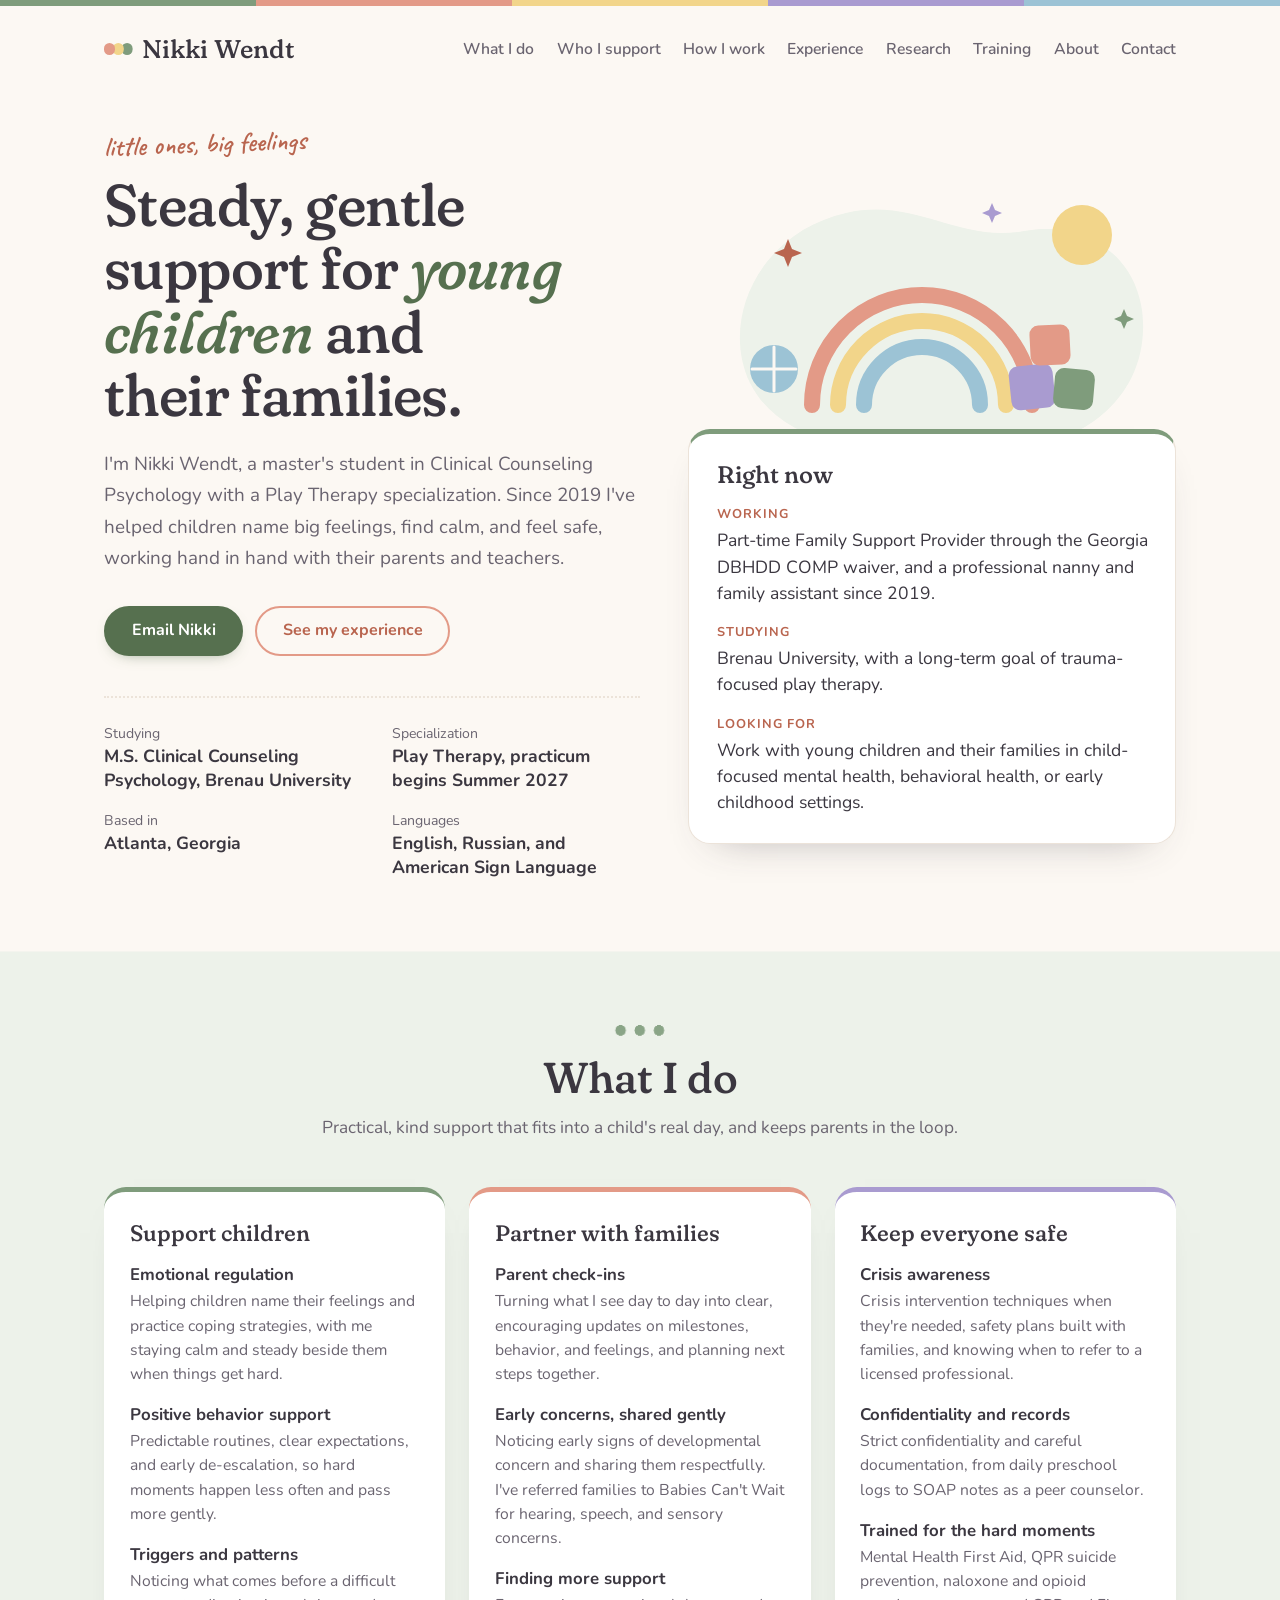
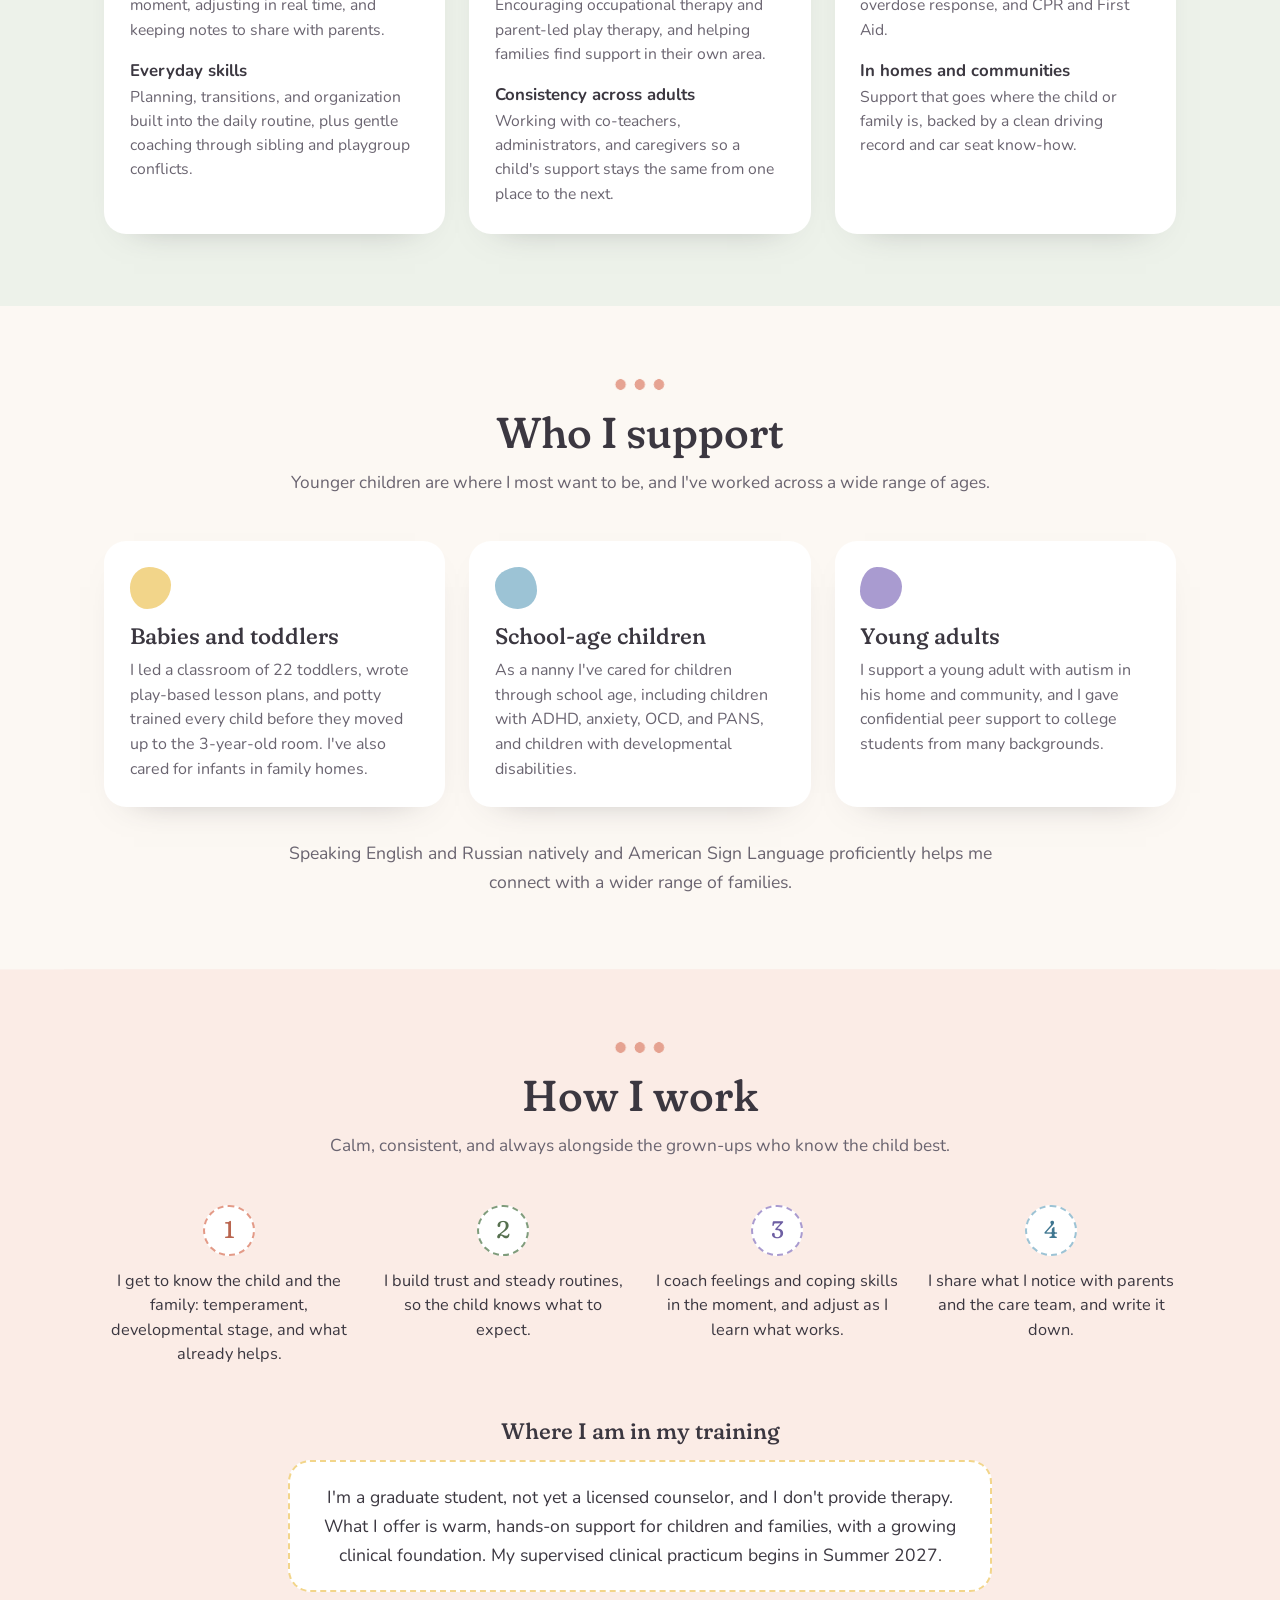
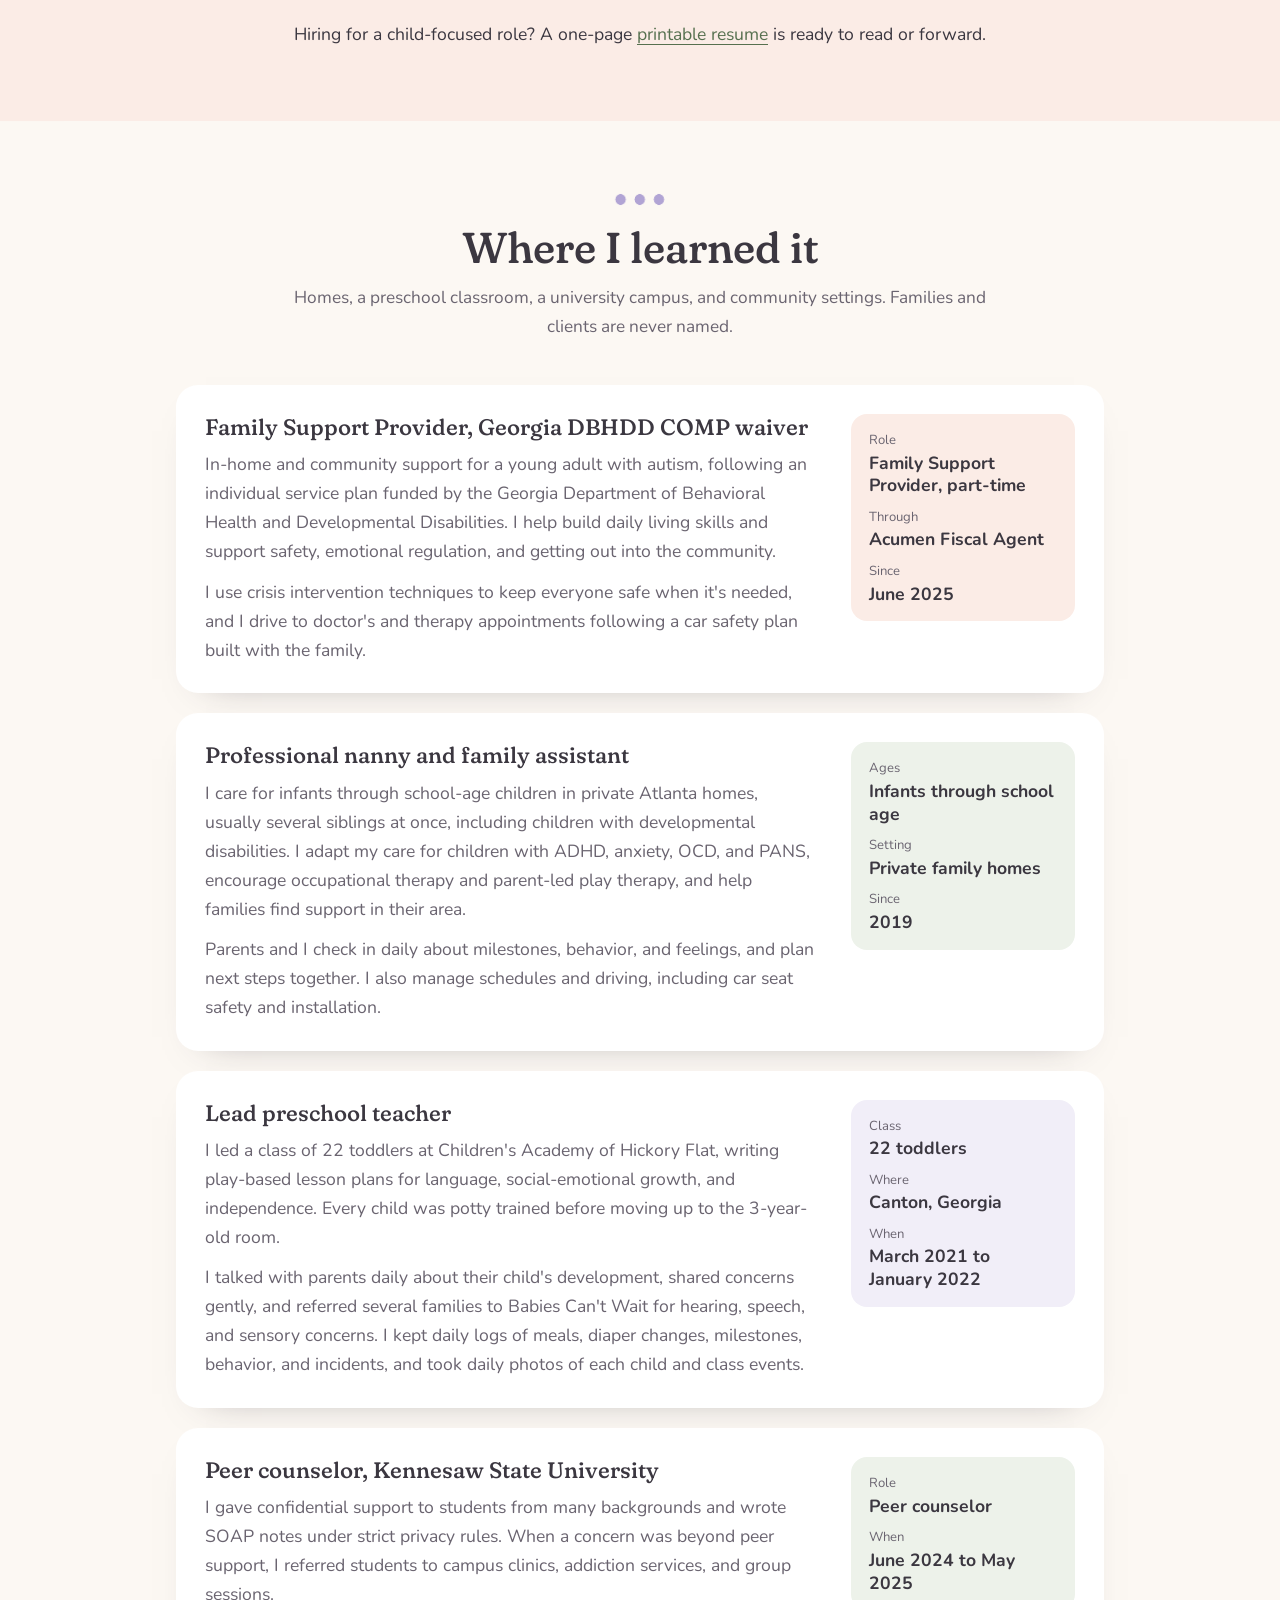
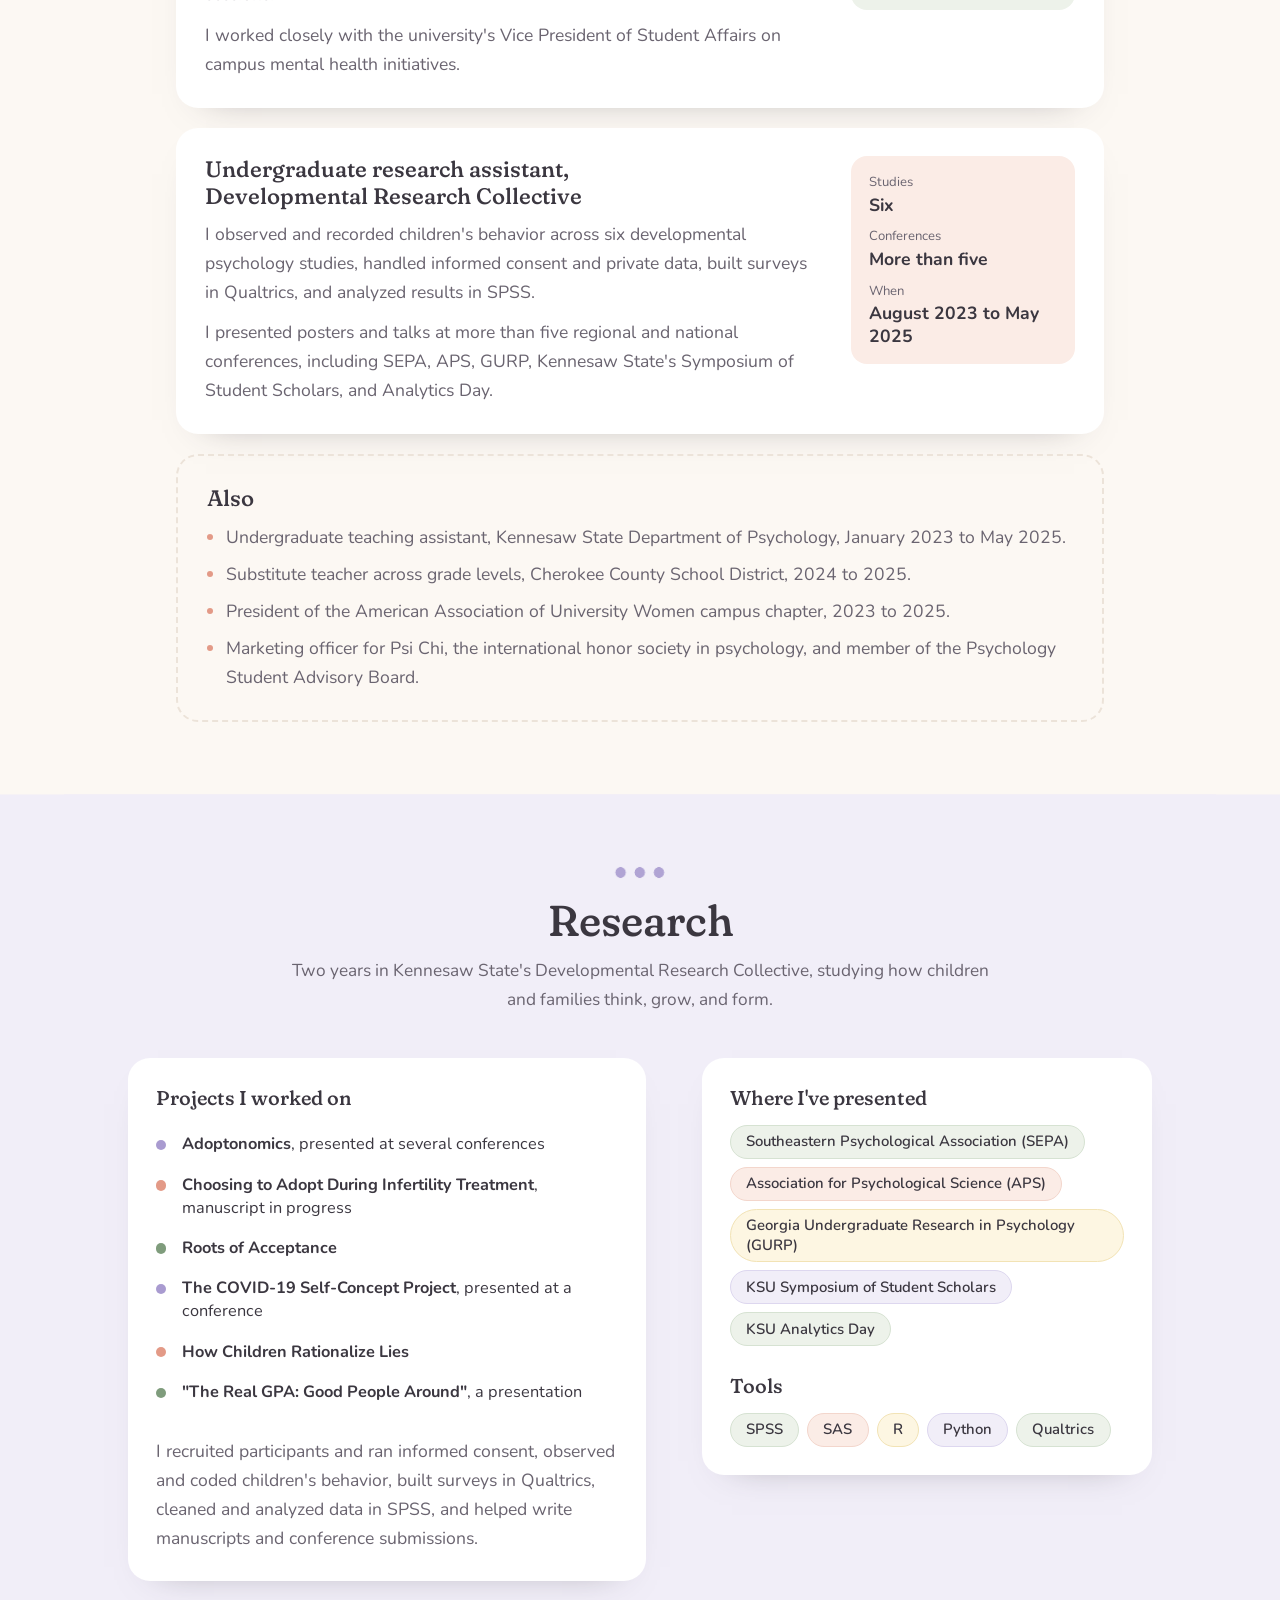
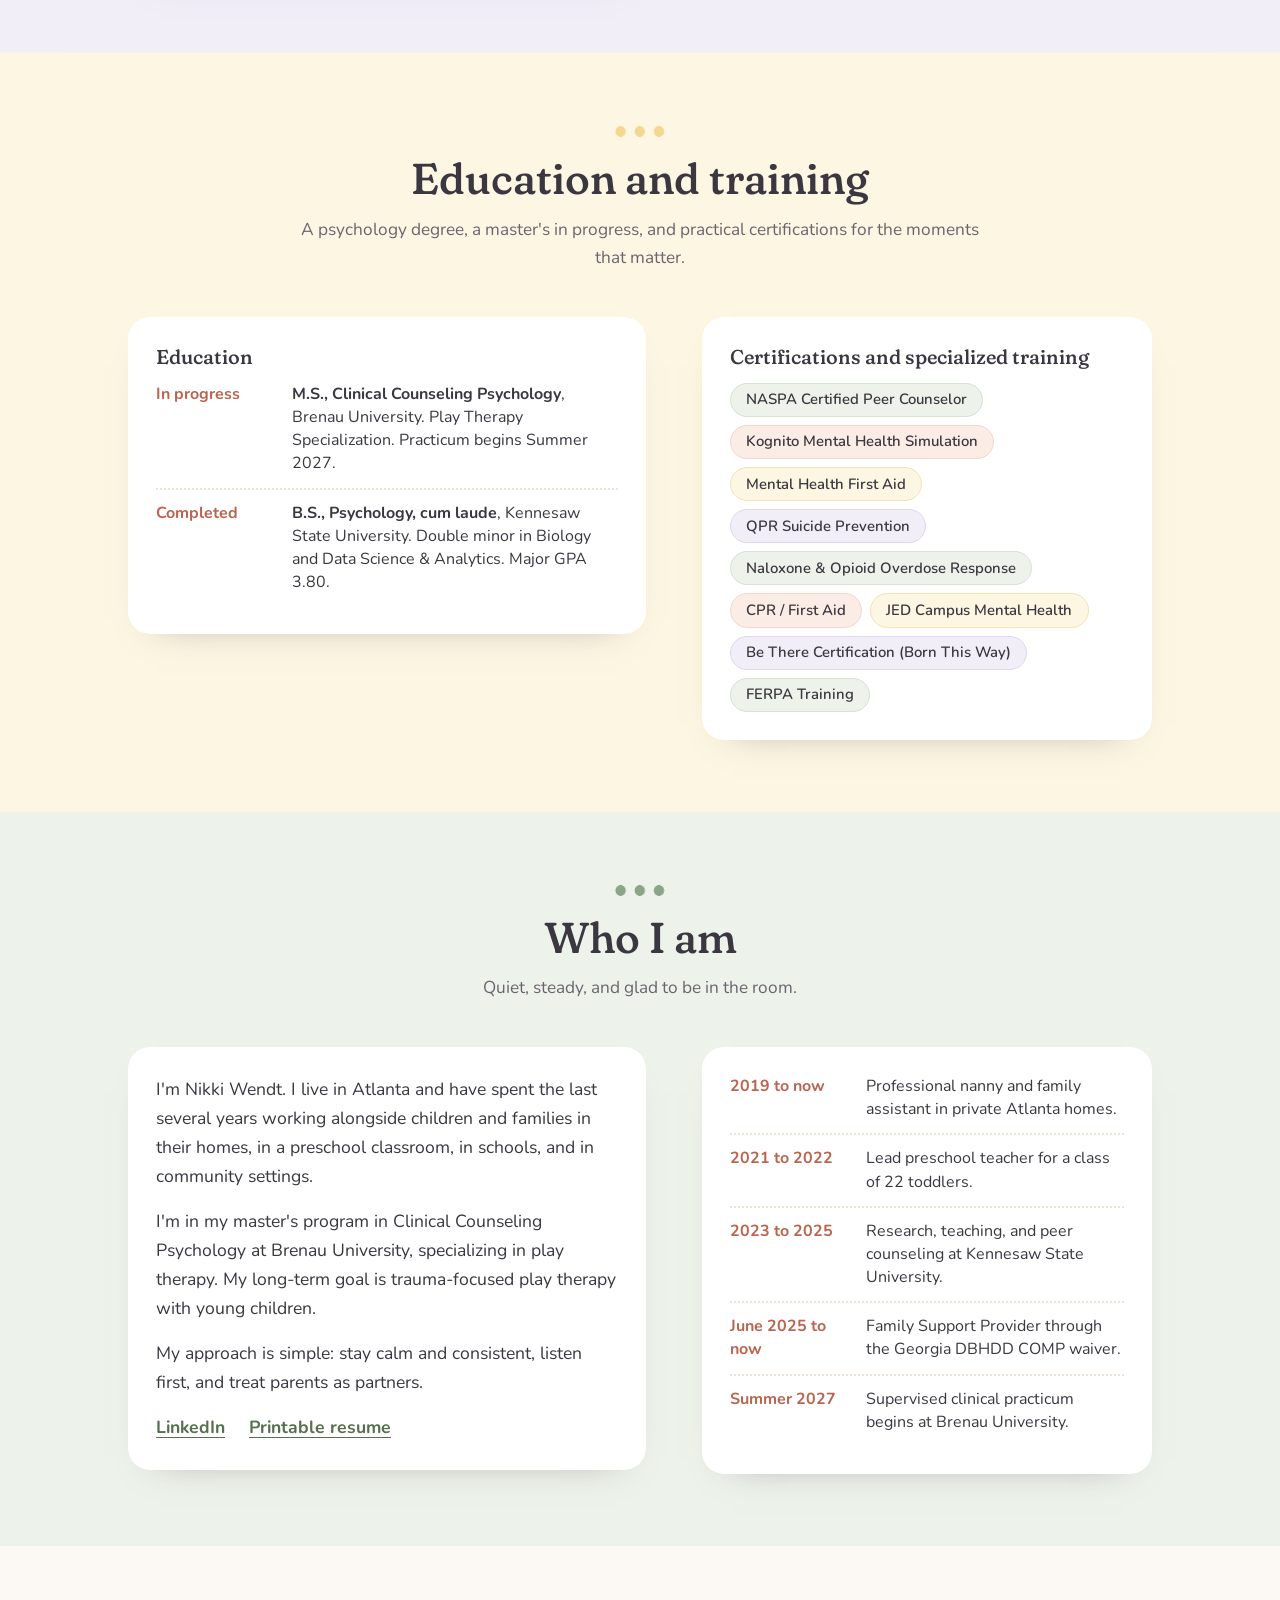
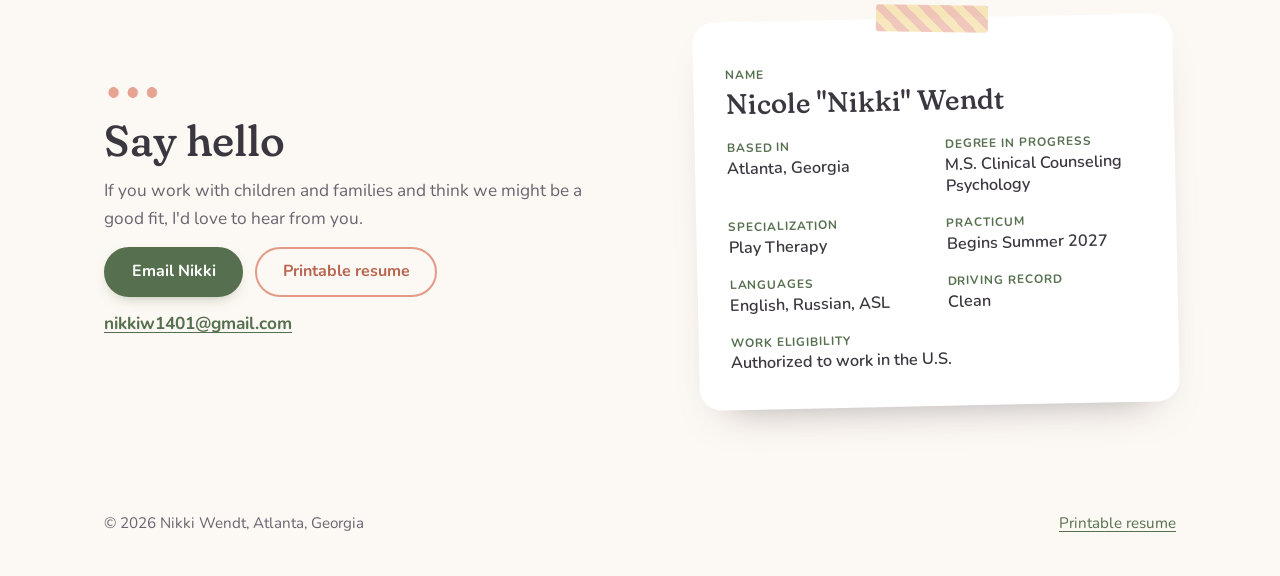
==== commit 51e42773: "Restyle in a soft pastel play-therapy look Co-Authored-By: Claude Opus 5.5 <noreply@anthropic.com> " ====
--- a/index.html
+++ b/index.html
@@ -7,8 +7,7 @@
   <title>Nikki Wendt | Play therapy student supporting young children and families in Atlanta</title>
   <meta name="description" content="Nikki Wendt is an Atlanta master's student in Clinical Counseling Psychology (Play Therapy specialization) with hands-on experience supporting babies, toddlers, and children, and partnering with their families, since 2019.">
   <link rel="canonical" href="https://nikkiwendt.com/">
-  <meta name="theme-color" content="#f7f2ea" media="(prefers-color-scheme: light)">
-  <meta name="theme-color" content="#112123" media="(prefers-color-scheme: dark)">
+  <meta name="theme-color" content="#fcf8f3">
   <meta property="og:site_name" content="Nikki Wendt">
   <meta property="og:title" content="Nikki Wendt | Supporting young children and their families">
   <meta property="og:description" content="Master's student in Clinical Counseling Psychology (Play Therapy) with hands-on experience in homes, classrooms, and community settings since 2019.">
@@ -18,7 +17,7 @@
   <link rel="icon" href="/favicon.svg" type="image/svg+xml">
   <link rel="preconnect" href="https://fonts.googleapis.com">
   <link rel="preconnect" href="https://fonts.gstatic.com" crossorigin>
-  <link rel="stylesheet" href="https://fonts.googleapis.com/css2?family=Barlow:wght@400;500;600&amp;family=Fraunces:opsz,wght@9..144,500;9..144,600&amp;display=swap">
+  <link rel="stylesheet" href="https://fonts.googleapis.com/css2?family=Caveat:wght@600&amp;family=Fraunces:ital,opsz,wght,SOFT@0,9..144,400..600,100;1,9..144,400..600,100&amp;family=Nunito:wght@400;600;700&amp;display=swap">
   <link rel="stylesheet" href="/style.css">
   <script type="application/ld+json">
   {
@@ -73,7 +72,8 @@
   <main id="main">
     <section class="hero wrap">
       <div class="hero-copy">
-        <h1>Steady, gentle support for young children and their families.</h1>
+        <p class="note">little ones, big feelings</p>
+        <h1>Steady, gentle support for <em>young children</em> and their families.</h1>
         <p class="lede">I'm Nikki Wendt, a master's student in Clinical Counseling Psychology with a Play Therapy specialization. Since 2019 I've helped children name big feelings, find calm, and feel safe, working hand in hand with their parents and teachers.</p>
         <p class="actions">
           <a class="button" href="mailto:nikkiw1401@gmail.com?subject=Hello%20from%20nikkiwendt.com">Email Nikki</a>
@@ -87,6 +87,24 @@
         </dl>
       </div>
 
+      <div class="hero-side">
+      <svg class="doodle" viewBox="0 0 480 300" aria-hidden="true" focusable="false">
+        <path d="M58 214c-30-62 8-150 96-170 70-16 112 30 178 18 72-13 128 38 118 112-9 66-70 108-160 112-104 5-200-8-232-72z" fill="#edf2ea"/>
+        <circle cx="390" cy="66" r="30" fill="#f2d58a"/>
+        <g fill="none" stroke-linecap="round" stroke-width="16">
+          <path d="M120 236a110 110 0 0 1 220 0" stroke="#e39a87"/>
+          <path d="M146 236a84 84 0 0 1 168 0" stroke="#f2d58a"/>
+          <path d="M172 236a58 58 0 0 1 116 0" stroke="#9cc3d5"/>
+        </g>
+        <rect x="318" y="196" width="44" height="44" rx="9" fill="#a99bd0" transform="rotate(-6 340 218)"/>
+        <rect x="362" y="200" width="40" height="40" rx="9" fill="#7f9c7c" transform="rotate(5 382 220)"/>
+        <rect x="338" y="156" width="40" height="40" rx="9" fill="#e39a87" transform="rotate(-3 358 176)"/>
+        <circle cx="82" cy="200" r="24" fill="#9cc3d5"/>
+        <path d="M82 178v44M60 200h44" stroke="#fcf8f3" stroke-width="3" stroke-linecap="round"/>
+        <path d="M96 70l4 10 10 4-10 4-4 10-4-10-10-4 10-4z" fill="#b9654f"/>
+        <path d="M300 34l3 7 7 3-7 3-3 7-3-7-7-3 7-3z" fill="#a99bd0"/>
+        <path d="M432 140l3 7 7 3-7 3-3 7-3-7-7-3 7-3z" fill="#7f9c7c"/>
+      </svg>
       <aside class="card now" aria-labelledby="now-title">
         <h2 id="now-title">Right now</h2>
         <dl>
@@ -104,6 +122,7 @@
           </div>
         </dl>
       </aside>
+      </div>
     </section>
 
     <section id="work" class="band wrap">
--- a/style.css
+++ b/style.css
@@ -1,56 +1,38 @@
 /* Nikki Wendt
-   Warm paper, deep teal ink, a marigold-and-coral crayon stripe, one index card.
-   Type: Fraunces for display, Barlow for text (both SIL Open Font License). */
+   Light and soft, like a playroom in the morning: warm cream paper, sage, blush,
+   butter and lavender in gentle tinted bands, rounded cards, a few hand-drawn notes.
+   Type: Fraunces (soft) for headlines, Nunito for text, Caveat for handwritten notes
+   (all SIL Open Font License). */
 
 :root {
-  color-scheme: light dark;
-
-  --floor: #f7f2ea;
-  --paper: #fffdf8;
-  --ink: #1f3a3d;
-  --ink-soft: #4f6568;
-  --rule: #ddd4c4;
-  --teal: #3f6f73;
-  --marigold: #e9a93a;
-  --coral: #e07a5f;
-  --link: #2a6065;
-
-  --btn-bg: #3f6f73;
-  --btn-ink: #fffdf8;
-  --btn-hover: #2f5a5e;
-
-  --card-a: #fff6e0;
-  --card-b: #fdebc3;
-  --card-edge: #e6cf98;
-  --card-ink: #3a2f14;
-  --card-label: #7a6530;
-  --card-pin: #e07a5f;
+  color-scheme: light;
+
+  --cream: #fcf8f3;
+  --paper: #ffffff;
+  --ink: #3b3740;
+  --ink-soft: #6a6470;
+  --rule: #ece3d9;
+
+  --sage: #7f9c7c;
+  --sage-deep: #56704f;
+  --sage-tint: #edf2ea;
+  --blush: #e39a87;
+  --blush-deep: #b9654f;
+  --blush-tint: #fbece6;
+  --butter: #f2d58a;
+  --butter-tint: #fdf6e2;
+  --lavender: #a99bd0;
+  --lavender-tint: #f1eef8;
+  --sky: #9cc3d5;
+  --sky-tint: #eaf3f7;
+
+  --link: #56704f;
 
   --display: "Fraunces", Georgia, "Times New Roman", serif;
-  --body: "Barlow", "Helvetica Neue", Arial, sans-serif;
+  --body: "Nunito", "Avenir Next", "Helvetica Neue", Arial, sans-serif;
+  --hand: "Caveat", "Segoe Print", "Bradley Hand", cursive;
   --measure: 64ch;
-}
-
-@media (prefers-color-scheme: dark) {
-  :root {
-    --floor: #112123;
-    --paper: #182d30;
-    --ink: #eaf0ee;
-    --ink-soft: #a9bcbd;
-    --rule: #2f4a4d;
-    --teal: #7fb3b7;
-    --link: #9fd0d3;
-
-    --btn-bg: #e9a93a;
-    --btn-ink: #1a2a2c;
-    --btn-hover: #f4be5c;
-
-    --card-a: #3b3420;
-    --card-b: #322c1b;
-    --card-edge: #5a4d27;
-    --card-ink: #f5ecd3;
-    --card-label: #d2bd84;
-  }
+  --radius: 22px;
 }
 
 *,
@@ -66,16 +48,34 @@
 
 body {
   margin: 0;
-  background: var(--floor);
+  background: var(--cream);
   color: var(--ink);
   font-family: var(--body);
-  font-size: 1.125rem;
-  line-height: 1.55;
+  font-size: 1.1rem;
+  line-height: 1.65;
+  overflow-x: hidden;
+}
+
+/* A soft pastel ribbon across the very top of every page */
+body::before {
+  content: "";
+  display: block;
+  height: 6px;
+  background: linear-gradient(90deg,
+    var(--sage) 0 20%, var(--blush) 20% 40%, var(--butter) 40% 60%,
+    var(--lavender) 60% 80%, var(--sky) 80% 100%);
 }
 
 h1, h2, h3, p, dl, dd, ul, ol {
   margin: 0;
   padding: 0;
+}
+
+h1, h2, h3 {
+  font-family: var(--display);
+  font-variation-settings: "SOFT" 100;
+  font-weight: 500;
+  color: var(--ink);
 }
 
 img {
@@ -87,16 +87,17 @@
 a {
   color: var(--link);
   text-decoration-thickness: 1px;
-  text-underline-offset: 0.18em;
+  text-underline-offset: 0.2em;
 }
 
 a:hover {
-  text-decoration-thickness: 2px;
+  color: var(--blush-deep);
 }
 
 :focus-visible {
-  outline: 3px solid var(--marigold);
+  outline: 3px solid var(--lavender);
   outline-offset: 3px;
+  border-radius: 6px;
 }
 
 [hidden] {
@@ -117,7 +118,7 @@
 }
 
 .wrap {
-  max-width: 76rem;
+  max-width: 72rem;
   margin-inline: auto;
   padding-inline: clamp(1.25rem, 4vw, 2.5rem);
 }
@@ -127,72 +128,86 @@
 .top {
   display: flex;
   flex-wrap: wrap;
-  align-items: baseline;
+  align-items: center;
   justify-content: space-between;
   gap: 0.5rem 2rem;
-  padding-block: 1.5rem;
+  padding-block: 1.4rem;
 }
 
 .brand {
   font-family: var(--display);
-  font-weight: 600;
-  font-size: 1.55rem;
-  letter-spacing: -0.005em;
+  font-variation-settings: "SOFT" 100;
+  font-weight: 500;
+  font-size: 1.6rem;
   color: var(--ink);
   text-decoration: none;
+}
+
+.brand::before {
+  content: "";
+  display: inline-block;
+  width: 0.7rem;
+  height: 0.7rem;
+  margin-right: 0.5rem;
+  border-radius: 50%;
+  background: var(--blush);
+  box-shadow: 0.55rem 0 0 var(--butter), 1.1rem 0 0 var(--sage);
+  margin-right: 1.65rem;
+  vertical-align: 0.15em;
 }
 
 .top nav {
   display: flex;
   flex-wrap: wrap;
-  gap: 0.25rem 1.5rem;
+  gap: 0.25rem 1.4rem;
 }
 
 .top nav a {
-  color: var(--ink);
-  font-weight: 500;
+  color: var(--ink-soft);
+  font-weight: 600;
+  font-size: 0.98rem;
   text-decoration: none;
 }
 
 .top nav a:hover {
-  text-decoration: underline;
+  color: var(--blush-deep);
 }
 
 /* ---------- Buttons ---------- */
 
 .button {
   display: inline-block;
-  padding: 0.8rem 1.4rem;
-  border: 2px solid var(--btn-bg);
+  padding: 0.85rem 1.6rem;
+  border: 2px solid var(--sage-deep);
   border-radius: 999px;
-  background: var(--btn-bg);
-  color: var(--btn-ink);
+  background: var(--sage-deep);
+  color: #fff;
   font: inherit;
-  font-weight: 600;
+  font-weight: 700;
+  font-size: 1rem;
   line-height: 1.2;
   text-decoration: none;
   cursor: pointer;
+  box-shadow: 0 6px 16px -10px rgba(86, 112, 79, 0.8);
 }
 
 .button:hover {
-  background: var(--btn-hover);
-  border-color: var(--btn-hover);
+  background: #475e41;
+  border-color: #475e41;
+  color: #fff;
 }
 
 .button-quiet {
   background: transparent;
-  border-color: var(--ink);
-  color: var(--ink);
+  border-color: var(--blush);
+  color: var(--blush-deep);
+  box-shadow: none;
 }
 
 .button-quiet:hover {
-  background: var(--paper);
-  border-color: var(--ink);
-}
-
-.button-small {
-  padding: 0.5rem 0.9rem;
-  font-size: 0.95rem;
+  background: var(--blush-tint);
+  border-color: var(--blush);
+  color: var(--blush-deep);
 }
 
 .actions {
@@ -206,171 +221,223 @@
 
 .hero {
   display: grid;
-  grid-template-columns: minmax(0, 1.15fr) minmax(0, 1fr);
-  gap: 3.5rem;
-  align-items: start;
+  grid-template-columns: minmax(0, 1.1fr) minmax(0, 1fr);
+  gap: 3rem;
+  align-items: center;
   padding-top: 2.5rem;
-  padding-bottom: 3.5rem;
-}
-
-.hero-copy {
-  padding-top: 1rem;
+  padding-bottom: 4.5rem;
+}
+
+.note {
+  font-family: var(--hand);
+  font-size: 1.7rem;
+  font-weight: 600;
+  line-height: 1.1;
+  color: var(--blush-deep);
+  transform: rotate(-2deg);
+  transform-origin: left;
+  margin-bottom: 0.6rem;
 }
 
 h1 {
-  font-family: var(--display);
-  font-weight: 600;
-  font-size: clamp(2.3rem, 4.4vw, 3.6rem);
+  font-size: clamp(2.4rem, 4.6vw, 3.7rem);
   line-height: 1.08;
-  letter-spacing: -0.015em;
+  letter-spacing: -0.01em;
   text-wrap: balance;
+}
+
+h1 em {
+  font-style: italic;
+  color: var(--sage-deep);
 }
 
 .lede {
   max-width: 34rem;
-  margin-top: 1.5rem;
-  font-size: 1.2rem;
-  color: var(--ink-soft);
+  margin-top: 1.4rem;
+  font-size: 1.18rem;
+  color: var(--ink-soft);
+}
+
+.hero-side {
+  position: relative;
+}
+
+.doodle {
+  display: block;
+  width: 100%;
+  max-width: 30rem;
+  margin: 0 auto -2.5rem;
+  position: relative;
+  z-index: 0;
 }
 
 .card {
-  padding: 1.6rem;
+  position: relative;
+  z-index: 1;
+  padding: 1.7rem;
   background: var(--paper);
   border: 1px solid var(--rule);
-  border-radius: 10px;
+  border-radius: var(--radius);
+  box-shadow: 0 18px 40px -28px rgba(59, 55, 64, 0.45);
 }
 
 .card > h2 {
-  font-family: var(--display);
-  font-weight: 600;
   font-size: 1.5rem;
-  line-height: 1.1;
+  line-height: 1.15;
+}
+
+.now {
+  border-top: 5px solid var(--sage);
 }
 
 .now dl {
   display: grid;
-  gap: 1.1rem;
-  margin-top: 1.1rem;
+  gap: 1rem;
+  margin-top: 1rem;
 }
 
 .now dt {
-  font-size: 0.85rem;
-  font-weight: 600;
-  letter-spacing: 0.06em;
+  font-size: 0.8rem;
+  font-weight: 700;
+  letter-spacing: 0.08em;
   text-transform: uppercase;
-  color: var(--teal);
+  color: var(--blush-deep);
 }
 
 .now dd {
-  margin-top: 0.15rem;
-  line-height: 1.45;
-}
-
-.now {
-  margin-top: 1rem;
-  border-top: 6px solid var(--marigold);
+  margin-top: 0.1rem;
+  line-height: 1.5;
 }
 
 .facts-strip {
   display: grid;
   grid-template-columns: repeat(2, minmax(0, 1fr));
-  gap: 1.1rem 2.5rem;
+  gap: 1rem 2.5rem;
   max-width: 34rem;
   margin-top: 2.5rem;
   padding-top: 1.5rem;
-  border-top: 1px solid var(--rule);
+  border-top: 2px dotted var(--rule);
 }
 
 .facts-strip dt {
-  font-size: 0.9rem;
+  font-size: 0.88rem;
   color: var(--ink-soft);
 }
 
 .facts-strip dd {
-  font-weight: 500;
+  font-weight: 700;
   line-height: 1.35;
 }
 
-/* ---------- Sections, each opened by a short crayon stripe ---------- */
+/* ---------- Sections: centered heads, soft full-width tinted bands ---------- */
 
 .band {
-  display: grid;
-  grid-template-columns: minmax(0, 17rem) minmax(0, 1fr);
-  gap: 2rem 4.5rem;
-  padding-top: 2.75rem;
-  padding-bottom: 5rem;
+  --band: var(--cream);
+  --accent: var(--sage);
+  position: relative;
+  padding-top: 4.5rem;
+  padding-bottom: 4.5rem;
+  background: var(--band);
+  box-shadow: 0 0 0 100vmax var(--band);
+  clip-path: inset(0 -100vmax);
+}
+
+.band:nth-of-type(6n + 2) { --band: var(--sage-tint); --accent: var(--sage); }
+.band:nth-of-type(6n + 3) { --band: var(--cream); --accent: var(--blush); }
+.band:nth-of-type(6n + 4) { --band: var(--blush-tint); --accent: var(--blush); }
+.band:nth-of-type(6n + 5) { --band: var(--cream); --accent: var(--lavender); }
+.band:nth-of-type(6n + 6) { --band: var(--lavender-tint); --accent: var(--lavender); }
+.band:nth-of-type(6n + 1) { --band: var(--butter-tint); --accent: var(--butter); }
+
+.band-head {
+  max-width: 44rem;
+  margin: 0 auto 2.75rem;
+  text-align: center;
+}
+
+.band-head::before {
+  content: "";
+  display: block;
+  width: 3.6rem;
+  height: 0.8rem;
+  margin: 0 auto 1.1rem;
   background:
-    linear-gradient(90deg, var(--teal) 0 33.3%, var(--marigold) 33.3% 66.6%, var(--coral) 66.6% 100%) top left / 6rem 6px no-repeat,
-    linear-gradient(var(--rule), var(--rule)) top left / calc(100% - 2 * clamp(1.25rem, 4vw, 2.5rem)) 1px no-repeat;
-  background-position: left clamp(1.25rem, 4vw, 2.5rem) top, left clamp(1.25rem, 4vw, 2.5rem) top 2.5px;
-}
-
-.band-head {
-  align-self: start;
-  position: sticky;
-  top: 1.5rem;
+    radial-gradient(circle, var(--accent) 0 0.32rem, transparent 0.34rem) 0 50% / 1.2rem 0.8rem repeat-x;
+  opacity: 0.9;
 }
 
 .band-head h2 {
-  font-family: var(--display);
-  font-weight: 600;
-  font-size: 2.1rem;
+  font-size: clamp(2rem, 3.6vw, 2.7rem);
   line-height: 1.1;
-  letter-spacing: -0.01em;
   text-wrap: balance;
 }
 
 .band-head p {
-  margin-top: 0.9rem;
-  font-size: 1rem;
-  line-height: 1.5;
-  color: var(--ink-soft);
+  margin-top: 0.8rem;
+  font-size: 1.08rem;
+  color: var(--ink-soft);
+}
+
+.closing .band-head {
+  text-align: left;
+  margin: 0;
+}
+
+.closing .band-head::before {
+  margin-left: 0;
 }
 
 h3 {
-  font-family: var(--display);
-  font-weight: 600;
   font-size: 1.4rem;
   line-height: 1.2;
 }
 
 h3.mini {
-  font-size: 1.2rem;
+  font-size: 1.25rem;
   margin-bottom: 0.9rem;
 }
 
 h4 {
   margin: 0;
-  font-size: 1.1rem;
-  font-weight: 600;
+  font-family: var(--body);
+  font-size: 1.05rem;
+  font-weight: 700;
   line-height: 1.3;
 }
 
-/* What I do */
+/* What I do: three rounded cards side by side, each with its own color */
+
+.rows {
+  display: grid;
+  grid-template-columns: repeat(3, minmax(0, 1fr));
+  gap: 1.5rem;
+}
 
 .rows > article {
-  display: grid;
-  grid-template-columns: minmax(0, 11rem) minmax(0, 1fr);
-  gap: 0.75rem 2.5rem;
-  padding-block: 2rem;
-  border-top: 1px solid var(--rule);
-}
-
-.rows > article:first-child {
-  padding-top: 0;
-  border-top: 0;
+  padding: 1.75rem 1.6rem;
+  background: var(--paper);
+  border-radius: var(--radius);
+  border-top: 5px solid var(--sage);
+  box-shadow: 0 16px 36px -30px rgba(59, 55, 64, 0.5);
+}
+
+.rows > article:nth-child(2) { border-top-color: var(--blush); }
+.rows > article:nth-child(3) { border-top-color: var(--lavender); }
+
+.rows > article > h3 {
+  margin-bottom: 1.1rem;
 }
 
 .items {
   display: grid;
-  grid-template-columns: repeat(2, minmax(0, 1fr));
-  gap: 1.5rem 2.5rem;
+  gap: 1.1rem;
 }
 
 .items p {
-  margin-top: 0.3rem;
-  font-size: 1.02rem;
-  line-height: 1.5;
+  margin-top: 0.2rem;
+  font-size: 0.98rem;
+  line-height: 1.55;
+  color: var(--ink-soft);
 }
 
 /* Who I support */
@@ -378,20 +445,40 @@
 .who {
   display: grid;
   grid-template-columns: repeat(3, minmax(0, 1fr));
-  gap: 2rem 2.5rem;
-}
+  gap: 1.5rem;
+}
+
+.who article {
+  padding: 1.6rem;
+  background: var(--paper);
+  border-radius: var(--radius);
+  box-shadow: 0 16px 36px -30px rgba(59, 55, 64, 0.5);
+}
+
+.who article::before {
+  content: "";
+  display: block;
+  width: 2.6rem;
+  height: 2.6rem;
+  margin-bottom: 0.9rem;
+  border-radius: 46% 54% 58% 42% / 50% 42% 58% 50%;
+  background: var(--butter);
+}
+
+.who article:nth-child(2)::before { background: var(--sky); border-radius: 58% 42% 46% 54% / 44% 56% 44% 56%; }
+.who article:nth-child(3)::before { background: var(--lavender); border-radius: 40% 60% 52% 48% / 58% 46% 54% 42%; }
 
 .who p {
   margin-top: 0.5rem;
-  font-size: 1.02rem;
-  line-height: 1.5;
+  font-size: 1rem;
+  line-height: 1.55;
+  color: var(--ink-soft);
 }
 
 .aside {
   max-width: var(--measure);
-  margin-top: 2rem;
-  padding-top: 1.5rem;
-  border-top: 1px solid var(--rule);
+  margin: 2rem auto 0;
+  text-align: center;
   color: var(--ink-soft);
 }
 
@@ -400,7 +487,7 @@
 .steps {
   display: grid;
   grid-template-columns: repeat(4, minmax(0, 1fr));
-  gap: 1.5rem 2rem;
+  gap: 1.5rem;
   list-style: none;
   counter-reset: step;
 }
@@ -408,95 +495,125 @@
 .steps li {
   counter-increment: step;
   font-size: 1.02rem;
-  line-height: 1.45;
+  line-height: 1.5;
+  text-align: center;
 }
 
 .steps li::before {
   content: counter(step);
-  display: block;
-  margin-bottom: 0.35rem;
+  display: grid;
+  place-items: center;
+  width: 3.2rem;
+  height: 3.2rem;
+  margin: 0 auto 0.8rem;
+  border-radius: 50%;
+  background: var(--paper);
+  border: 2px dashed var(--blush);
   font-family: var(--display);
-  font-weight: 600;
-  font-size: 2.3rem;
-  line-height: 1;
-  color: var(--coral);
-}
+  font-variation-settings: "SOFT" 100;
+  font-size: 1.5rem;
+  color: var(--blush-deep);
+}
+
+.steps li:nth-child(2)::before { border-color: var(--sage); color: var(--sage-deep); }
+.steps li:nth-child(3)::before { border-color: var(--lavender); color: #6e5fa3; }
+.steps li:nth-child(4)::before { border-color: var(--sky); color: #3f7690; }
 
 .sub {
-  margin-top: 3rem;
-  padding-top: 2rem;
-  border-top: 1px solid var(--rule);
+  max-width: 44rem;
+  margin: 3.25rem auto 0;
+  text-align: center;
 }
 
 .honest {
-  max-width: var(--measure);
+  max-width: 44rem;
+  margin: 0.9rem auto 0;
+  padding: 1.3rem 1.5rem;
+  background: var(--paper);
+  border-radius: var(--radius);
+  border: 2px dashed var(--butter);
+  text-align: center;
+}
+
+.paperwork {
+  max-width: 44rem;
+  margin: 1.75rem auto 0;
+  text-align: center;
+}
+
+/* Experience */
+
+.cases {
+  max-width: 58rem;
+  margin-inline: auto;
+}
+
+.case {
+  display: grid;
+  grid-template-columns: minmax(0, 1fr) minmax(0, 14rem);
+  gap: 1.25rem 2.25rem;
+  padding: 1.8rem;
+  margin-bottom: 1.25rem;
+  background: var(--paper);
+  border-radius: var(--radius);
+  box-shadow: 0 16px 36px -30px rgba(59, 55, 64, 0.5);
+}
+
+.case h3 {
+  margin-bottom: 0.6rem;
+  text-wrap: balance;
+}
+
+.case p {
+  color: var(--ink-soft);
+}
+
+.case p + p {
   margin-top: 0.7rem;
-  padding-left: 1.25rem;
-  border-left: 4px solid var(--marigold);
-}
-
-.paperwork {
-  max-width: var(--measure);
-  margin-top: 2.25rem;
-}
-
-/* Experience */
-
-.case {
-  display: grid;
-  grid-template-columns: minmax(0, 1fr) minmax(0, 15rem);
-  gap: 1.25rem 2.5rem;
-  padding-block: 2rem;
-  border-top: 1px solid var(--rule);
-}
-
-.case:first-child {
-  padding-top: 0;
-  border-top: 0;
-}
-
-.case h3 {
-  margin-bottom: 0.7rem;
-  text-wrap: balance;
-}
-
-.case p + p {
-  margin-top: 0.8rem;
 }
 
 .spec {
   align-self: start;
-  padding-left: 1.25rem;
-  border-left: 3px solid var(--marigold);
-}
+  padding: 1rem 1.1rem;
+  border-radius: 16px;
+  background: var(--blush-tint);
+}
+
+.case:nth-child(2n) .spec { background: var(--sage-tint); }
+.case:nth-child(3n) .spec { background: var(--lavender-tint); }
 
 .spec div + div {
+  margin-top: 0.6rem;
+}
+
+.spec dt {
+  font-size: 0.82rem;
+  color: var(--ink-soft);
+}
+
+.spec dd {
+  font-weight: 700;
+  line-height: 1.3;
+}
+
+.also {
+  padding: 1.8rem;
+  border-radius: var(--radius);
+  border: 2px dashed var(--rule);
+}
+
+.also ul {
   margin-top: 0.7rem;
-}
-
-.spec dt {
-  font-size: 0.85rem;
-  color: var(--ink-soft);
-}
-
-.spec dd {
-  font-weight: 600;
-  line-height: 1.3;
-}
-
-.also {
-  padding-top: 2rem;
-  border-top: 1px solid var(--rule);
-}
-
-.also ul {
-  max-width: var(--measure);
-  margin-top: 0.7rem;
-  padding-left: 1.1rem;
+  padding-left: 1.2rem;
+  color: var(--ink-soft);
+}
+
+.also li::marker {
+  color: var(--blush);
 }
 
 .also li + li {
-  margin-top: 0.6rem;
+  margin-top: 0.5rem;
 }
 
 /* Research */
@@ -506,18 +623,32 @@
 }
 
 .plainlist li {
-  padding-block: 0.55rem;
-  border-top: 1px solid var(--rule);
+  position: relative;
+  padding: 0.55rem 0 0.55rem 1.6rem;
   font-size: 1.02rem;
   line-height: 1.4;
 }
 
-.plainlist li:first-child {
-  border-top: 0;
-  padding-top: 0;
-}
-
-/* Training */
+.plainlist li::before {
+  content: "";
+  position: absolute;
+  left: 0;
+  top: 0.95rem;
+  width: 0.65rem;
+  height: 0.65rem;
+  border-radius: 50%;
+  background: var(--lavender);
+}
+
+.plainlist li:nth-child(3n + 2)::before { background: var(--blush); }
+.plainlist li:nth-child(3n)::before { background: var(--sage); }
+
+.about .aside {
+  text-align: left;
+  margin: 1.5rem 0 0;
+}
+
+/* Chips */
 
 .chips {
   display: flex;
@@ -527,31 +658,51 @@
 }
 
 .chips li {
-  padding: 0.35rem 0.8rem;
-  border: 1px solid var(--teal);
+  padding: 0.4rem 0.95rem;
   border-radius: 999px;
   background: var(--paper);
-  font-size: 0.95rem;
-  font-weight: 500;
+  border: 1px solid var(--rule);
+  font-size: 0.93rem;
+  font-weight: 600;
   line-height: 1.3;
 }
 
-/* About */
+.chips li:nth-child(4n + 1) { background: var(--sage-tint); border-color: #d6e2d2; }
+.chips li:nth-child(4n + 2) { background: var(--blush-tint); border-color: #f3d6cc; }
+.chips li:nth-child(4n + 3) { background: var(--butter-tint); border-color: #f2e3b5; }
+.chips li:nth-child(4n + 4) { background: var(--lavender-tint); border-color: #ddd7ef; }
+
+/* Two-column blocks (research, training, about) */
 
 .about {
   display: grid;
-  grid-template-columns: minmax(0, 1.25fr) minmax(0, 1fr);
+  grid-template-columns: minmax(0, 1.15fr) minmax(0, 1fr);
   gap: 2rem 3.5rem;
   align-items: start;
+  max-width: 64rem;
+  margin-inline: auto;
+}
+
+.about > div,
+.about > ol {
+  padding: 1.75rem;
+  background: var(--paper);
+  border-radius: var(--radius);
+  box-shadow: 0 16px 36px -30px rgba(59, 55, 64, 0.5);
 }
 
 .prose p + p {
   margin-top: 1rem;
 }
 
+.links {
+  display: flex;
+  flex-wrap: wrap;
+  gap: 0.5rem 1.5rem;
+}
+
 .links a {
-  margin-right: 1.5rem;
-  font-weight: 500;
+  font-weight: 700;
 }
 
 .timeline {
@@ -560,12 +711,12 @@
 
 .timeline li {
   display: grid;
-  grid-template-columns: 7rem minmax(0, 1fr);
+  grid-template-columns: 7.5rem minmax(0, 1fr);
   gap: 1rem;
-  padding-block: 0.8rem;
-  border-top: 1px solid var(--rule);
+  padding-block: 0.75rem;
+  border-top: 2px dotted var(--rule);
   font-size: 1rem;
-  line-height: 1.4;
+  line-height: 1.45;
 }
 
 .timeline li:first-child {
@@ -574,54 +725,55 @@
 }
 
 .when {
-  font-weight: 600;
-  color: var(--teal);
-}
-
-/* Contact and the index card */
-
-.closing .band-head {
-  position: static;
+  font-weight: 700;
+  color: var(--blush-deep);
+}
+
+/* Contact */
+
+.closing {
+  display: grid;
+  grid-template-columns: minmax(0, 1fr) minmax(0, 1fr);
+  gap: 2.5rem 4rem;
+  align-items: center;
 }
 
 .address {
   margin-top: 1rem;
-  font-weight: 500;
+  font-weight: 700;
   overflow-wrap: anywhere;
 }
 
 .company {
-  max-width: 34rem;
+  max-width: 30rem;
+  width: 100%;
   justify-self: end;
-  width: 100%;
-}
-
+}
+
+/* "At a glance" as a soft pastel note pinned with washi tape */
 .plate {
   position: relative;
   display: grid;
   grid-template-columns: 1fr 1fr;
-  gap: 0.25rem 1rem;
-  padding: 2.25rem 2rem 1.75rem;
-  background:
-    repeating-linear-gradient(transparent 0 1.9rem, rgba(63, 111, 115, 0.12) 1.9rem calc(1.9rem + 1px)),
-    linear-gradient(175deg, var(--card-a), var(--card-b));
-  border: 1px solid var(--card-edge);
-  border-radius: 6px;
-  box-shadow: 0 14px 24px -18px rgba(20, 40, 42, 0.5);
-  transform: rotate(-1deg);
+  gap: 0.35rem 1.25rem;
+  padding: 2.4rem 2rem 1.9rem;
+  background: var(--paper);
+  border-radius: var(--radius);
+  box-shadow: 0 22px 44px -30px rgba(59, 55, 64, 0.55);
+  transform: rotate(-1.2deg);
 }
 
 .plate::before {
   content: "";
   position: absolute;
-  top: -0.6rem;
+  top: -0.8rem;
   left: 50%;
-  width: 1.1rem;
-  height: 1.1rem;
-  margin-left: -0.55rem;
-  border-radius: 50%;
-  background: var(--card-pin);
-  box-shadow: 0 2px 3px rgba(0, 0, 0, 0.25);
+  width: 7rem;
+  height: 1.7rem;
+  margin-left: -3.5rem;
+  background: repeating-linear-gradient(45deg, rgba(227, 154, 135, 0.55) 0 8px, rgba(242, 213, 138, 0.55) 8px 16px);
+  border-radius: 3px;
+  transform: rotate(2deg);
 }
 
 .plate > div {
@@ -633,24 +785,24 @@
 }
 
 .plate dt {
-  font-size: 0.72rem;
+  font-size: 0.75rem;
+  font-weight: 700;
+  letter-spacing: 0.08em;
+  text-transform: uppercase;
+  color: var(--sage-deep);
+}
+
+.plate dd {
   font-weight: 600;
-  letter-spacing: 0.09em;
-  text-transform: uppercase;
-  color: var(--card-label);
-}
-
-.plate dd {
+  font-size: 1.02rem;
+  line-height: 1.3;
+}
+
+.plate .plate-name dd {
   font-family: var(--display);
+  font-variation-settings: "SOFT" 100;
   font-weight: 500;
-  font-size: 1.1rem;
-  line-height: 1.25;
-  color: var(--card-ink);
-}
-
-.plate .plate-name dd {
-  font-size: 1.7rem;
-  font-weight: 600;
+  font-size: 1.75rem;
 }
 
 /* Footer */
@@ -660,14 +812,9 @@
   flex-wrap: wrap;
   justify-content: space-between;
   gap: 0.5rem 2rem;
-  padding-block: 1.5rem 2.5rem;
+  padding-block: 2rem 2.5rem;
   font-size: 0.95rem;
   color: var(--ink-soft);
-}
-
-footer.wrap {
-  background: linear-gradient(var(--rule), var(--rule)) top / calc(100% - 2 * clamp(1.25rem, 4vw, 2.5rem)) 1px no-repeat;
-  background-position: center top;
 }
 
 /* ---------- Plain pages: 404 ---------- */
@@ -692,13 +839,13 @@
   margin: 1rem auto 4rem;
   padding: 3rem;
   background: var(--paper);
-  border: 1px solid var(--rule);
-  border-top: 8px solid var(--teal);
+  border-radius: var(--radius);
+  box-shadow: 0 20px 44px -32px rgba(59, 55, 64, 0.5);
 }
 
 .sheet-head {
   padding-bottom: 0.9rem;
-  border-bottom: 2px solid var(--teal);
+  border-bottom: 2px dotted var(--blush);
 }
 
 .sheet-head h1 {
@@ -713,19 +860,15 @@
 
 .sheet-summary {
   margin-top: 1rem;
-  font-size: 1.02rem;
+  font-size: 1rem;
 }
 
 .sheet h2 {
   margin-top: 1.4rem;
-  margin-bottom: 0.5rem;
-  padding-bottom: 0.2rem;
-  border-bottom: 1px solid var(--rule);
-  font-family: var(--display);
-  font-weight: 600;
-  font-size: 1.15rem;
+  margin-bottom: 0.4rem;
+  font-size: 1.2rem;
   line-height: 1.15;
-  color: var(--teal);
+  color: var(--sage-deep);
 }
 
 .job {
@@ -741,12 +884,12 @@
 }
 
 .job-head strong {
+  font-weight: 700;
+}
+
+.job-head .when {
+  color: var(--ink-soft);
   font-weight: 600;
-}
-
-.job-head .when {
-  color: var(--ink-soft);
-  font-weight: 500;
 }
 
 .sheet ul {
@@ -755,8 +898,8 @@
 }
 
 .sheet li {
-  font-size: 0.95rem;
-  line-height: 1.4;
+  font-size: 0.94rem;
+  line-height: 1.45;
 }
 
 .sheet li + li {
@@ -764,8 +907,8 @@
 }
 
 .sheet p.edu {
-  font-size: 0.95rem;
-  line-height: 1.4;
+  font-size: 0.94rem;
+  line-height: 1.45;
 }
 
 .sheet .grid3 {
@@ -788,26 +931,27 @@
 @media (max-width: 1040px) {
   .hero {
     grid-template-columns: 1fr;
-    gap: 2.5rem;
+    gap: 1rem;
     padding-top: 1.5rem;
   }
 
-  .hero-copy {
-    padding-top: 0;
-  }
-
-  .band {
+  .doodle {
+    max-width: 24rem;
+  }
+
+  .rows,
+  .who {
     grid-template-columns: 1fr;
-    gap: 1.75rem;
-    padding-bottom: 4rem;
-  }
-
-  .band-head {
-    position: static;
-  }
-
-  .band-head p {
-    max-width: var(--measure);
+    max-width: 40rem;
+    margin-inline: auto;
+  }
+
+  .steps {
+    grid-template-columns: repeat(2, minmax(0, 1fr));
+  }
+
+  .closing {
+    grid-template-columns: 1fr;
   }
 
   .company {
@@ -816,28 +960,24 @@
 }
 
 @media (max-width: 720px) {
-  .rows > article,
+  .band {
+    padding-top: 3.25rem;
+    padding-bottom: 3.25rem;
+  }
+
   .case,
-  .about,
-  .who,
-  .items {
+  .about {
     grid-template-columns: 1fr;
   }
 
-  .steps {
-    grid-template-columns: repeat(2, minmax(0, 1fr));
-  }
-
-  .card {
-    padding: 1.2rem;
-  }
-
-  .spec {
-    max-width: 22rem;
+  .about > div,
+  .about > ol,
+  .case {
+    padding: 1.35rem;
   }
 
   .timeline li {
-    grid-template-columns: 6rem minmax(0, 1fr);
+    grid-template-columns: 6.5rem minmax(0, 1fr);
   }
 
   .sheet {
@@ -874,20 +1014,12 @@
 }
 
 @media print {
-  :root {
-    color-scheme: light;
-    --floor: #fff;
-    --paper: #fff;
-    --ink: #17292b;
-    --ink-soft: #3d5052;
-    --rule: #c9c2b4;
-    --link: #17292b;
-  }
-
   body {
+    background: #fff;
     font-size: 10pt;
   }
 
+  body::before,
   .top,
   .skip,
   .sheet-actions,
@@ -899,9 +1031,8 @@
     max-width: none;
     margin: 0;
     padding: 0;
-    border: 0;
-    border-top: 5pt solid var(--teal);
-    padding-top: 10pt;
+    border-radius: 0;
+    box-shadow: none;
     print-color-adjust: exact;
     -webkit-print-color-adjust: exact;
   }
@@ -912,7 +1043,7 @@
 
   .sheet h2 {
     margin-top: 8pt;
-    font-size: 11pt;
+    font-size: 11.5pt;
   }
 
   .sheet li,
@@ -935,5 +1066,6 @@
 
   a {
     text-decoration: none;
-  }
-}
+    color: inherit;
+  }
+}
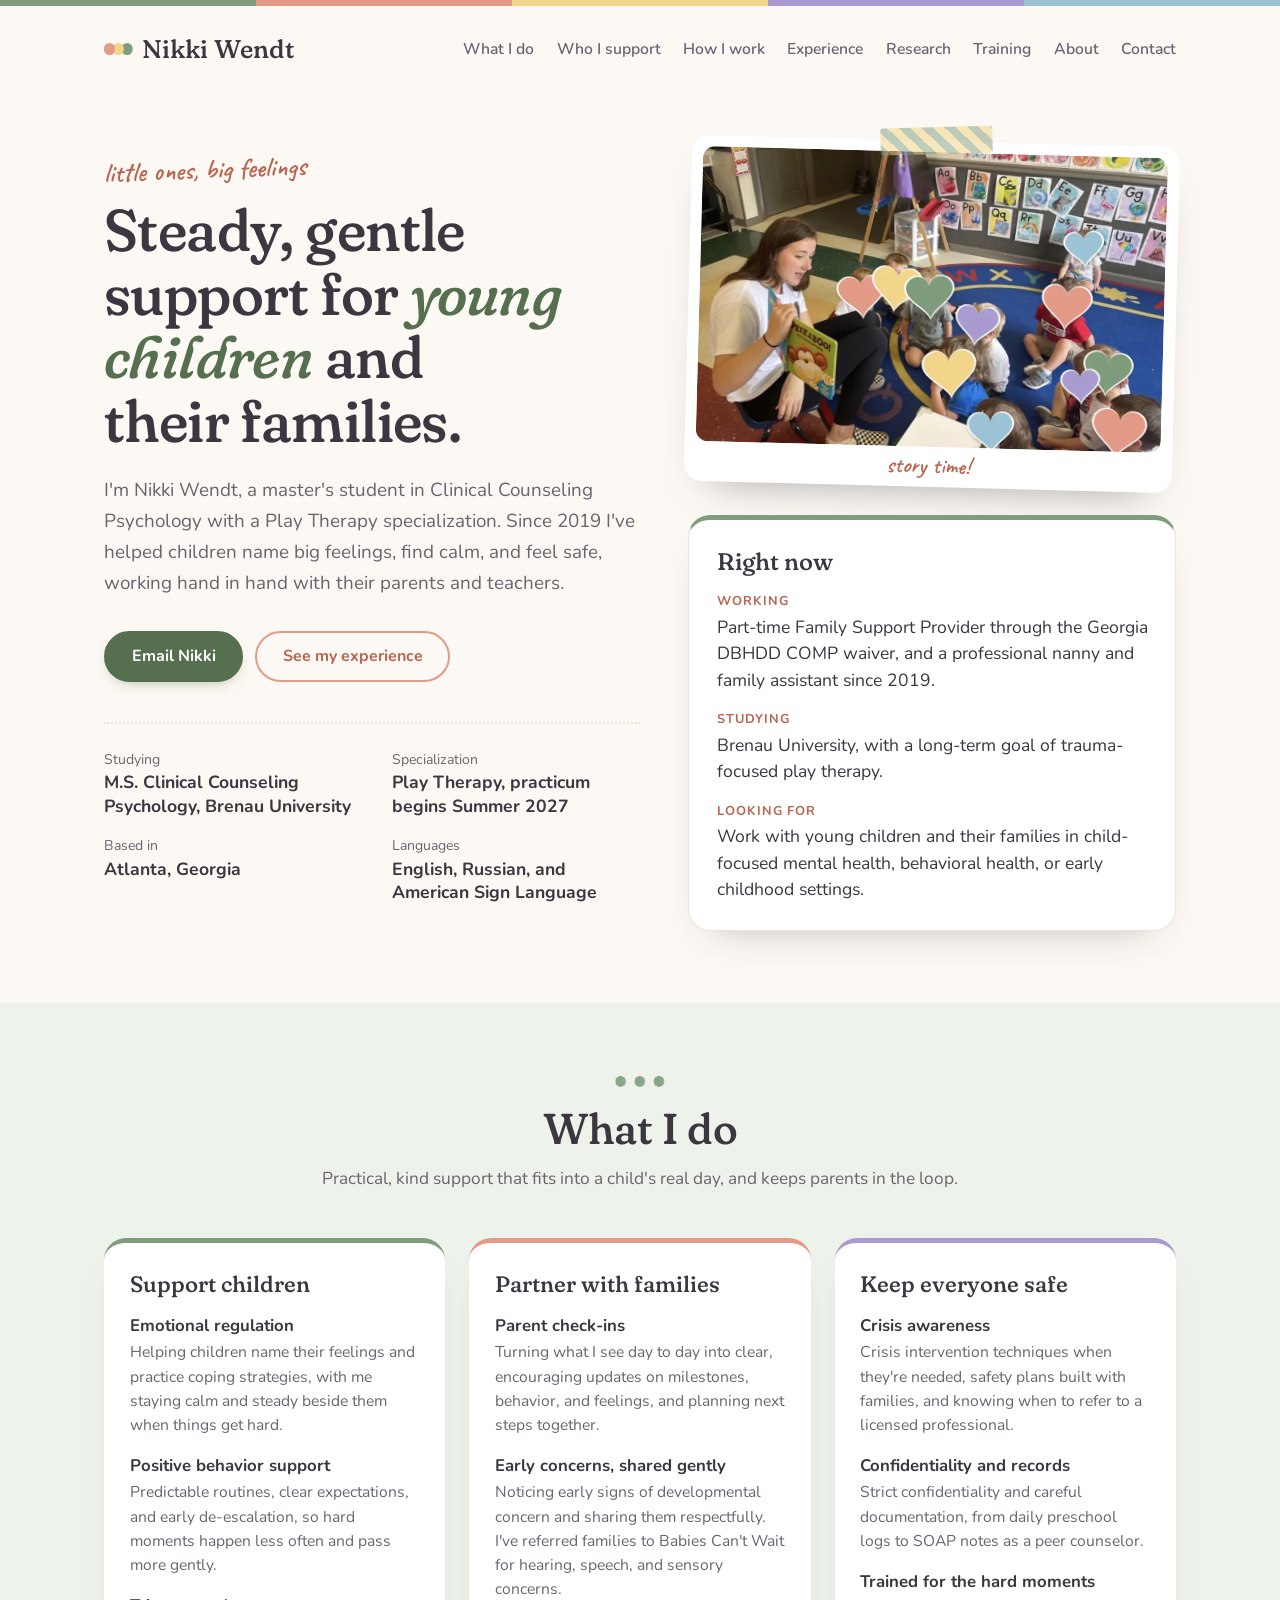
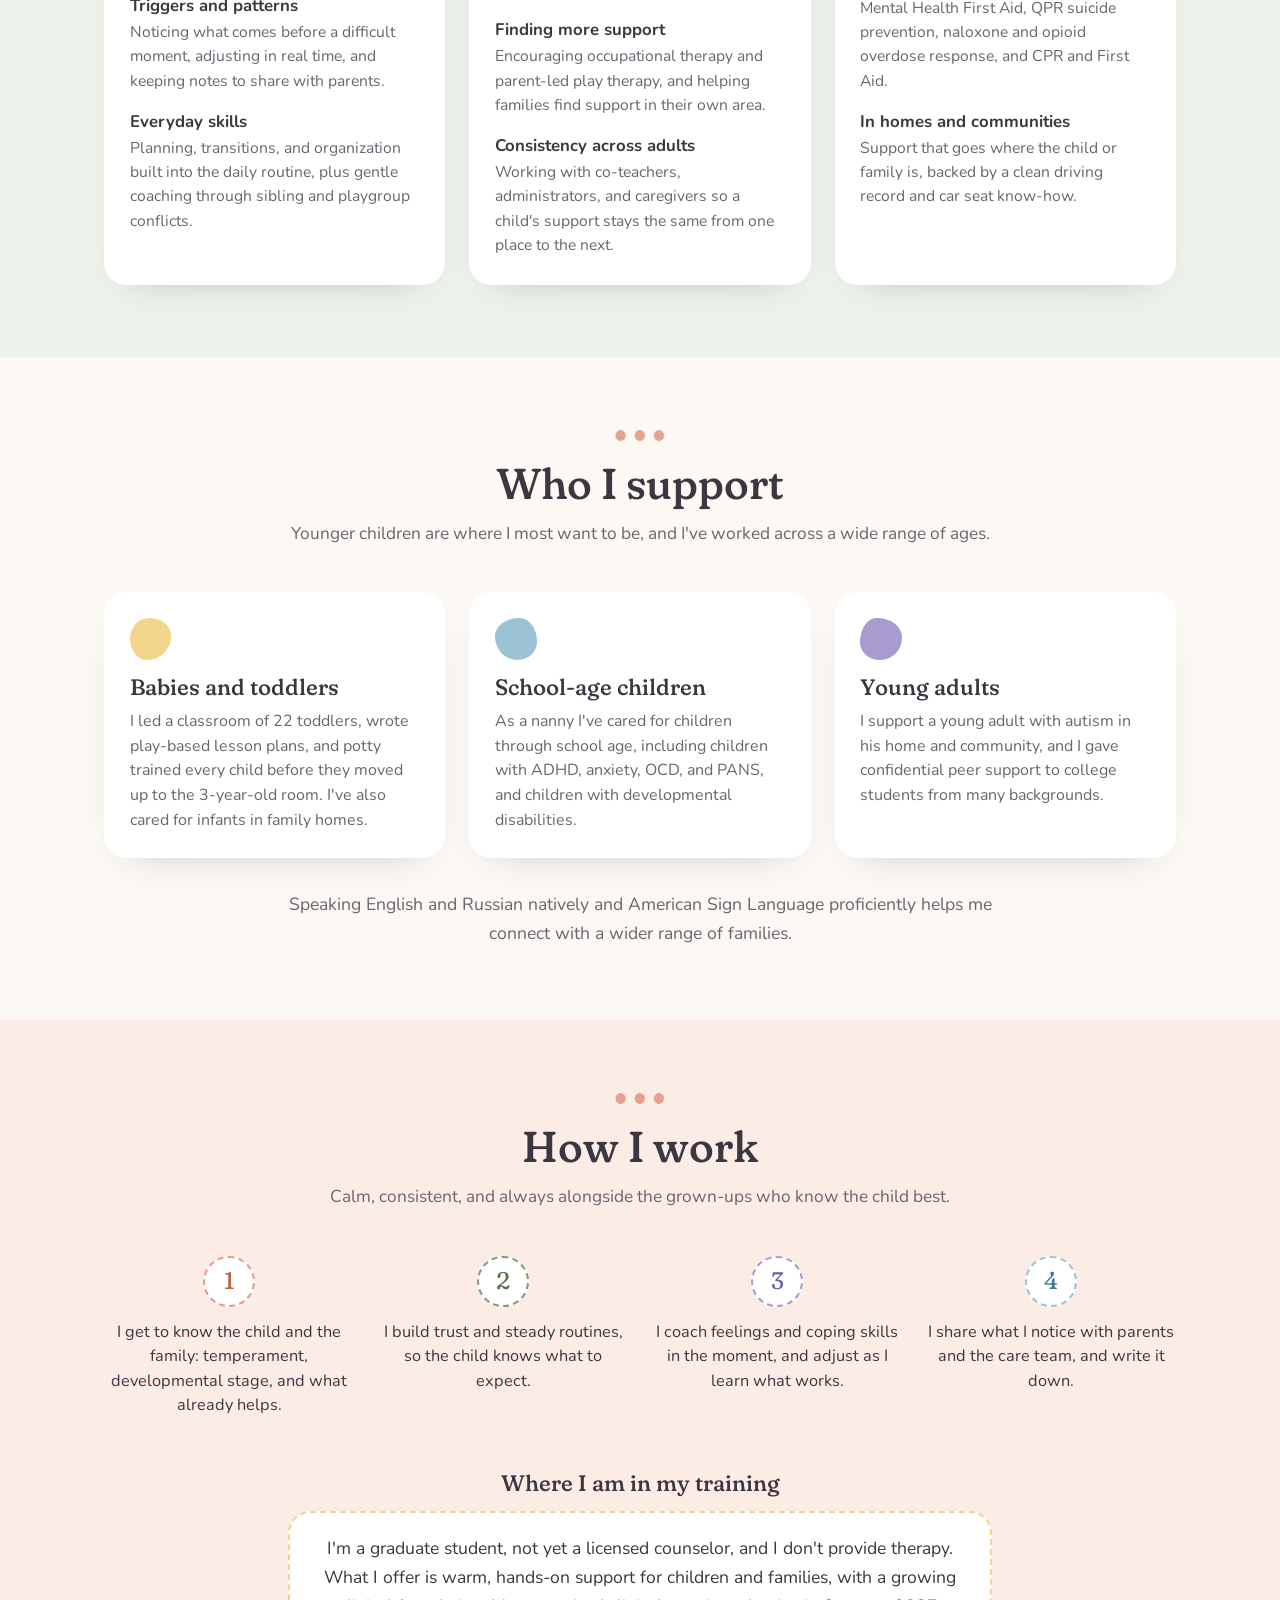
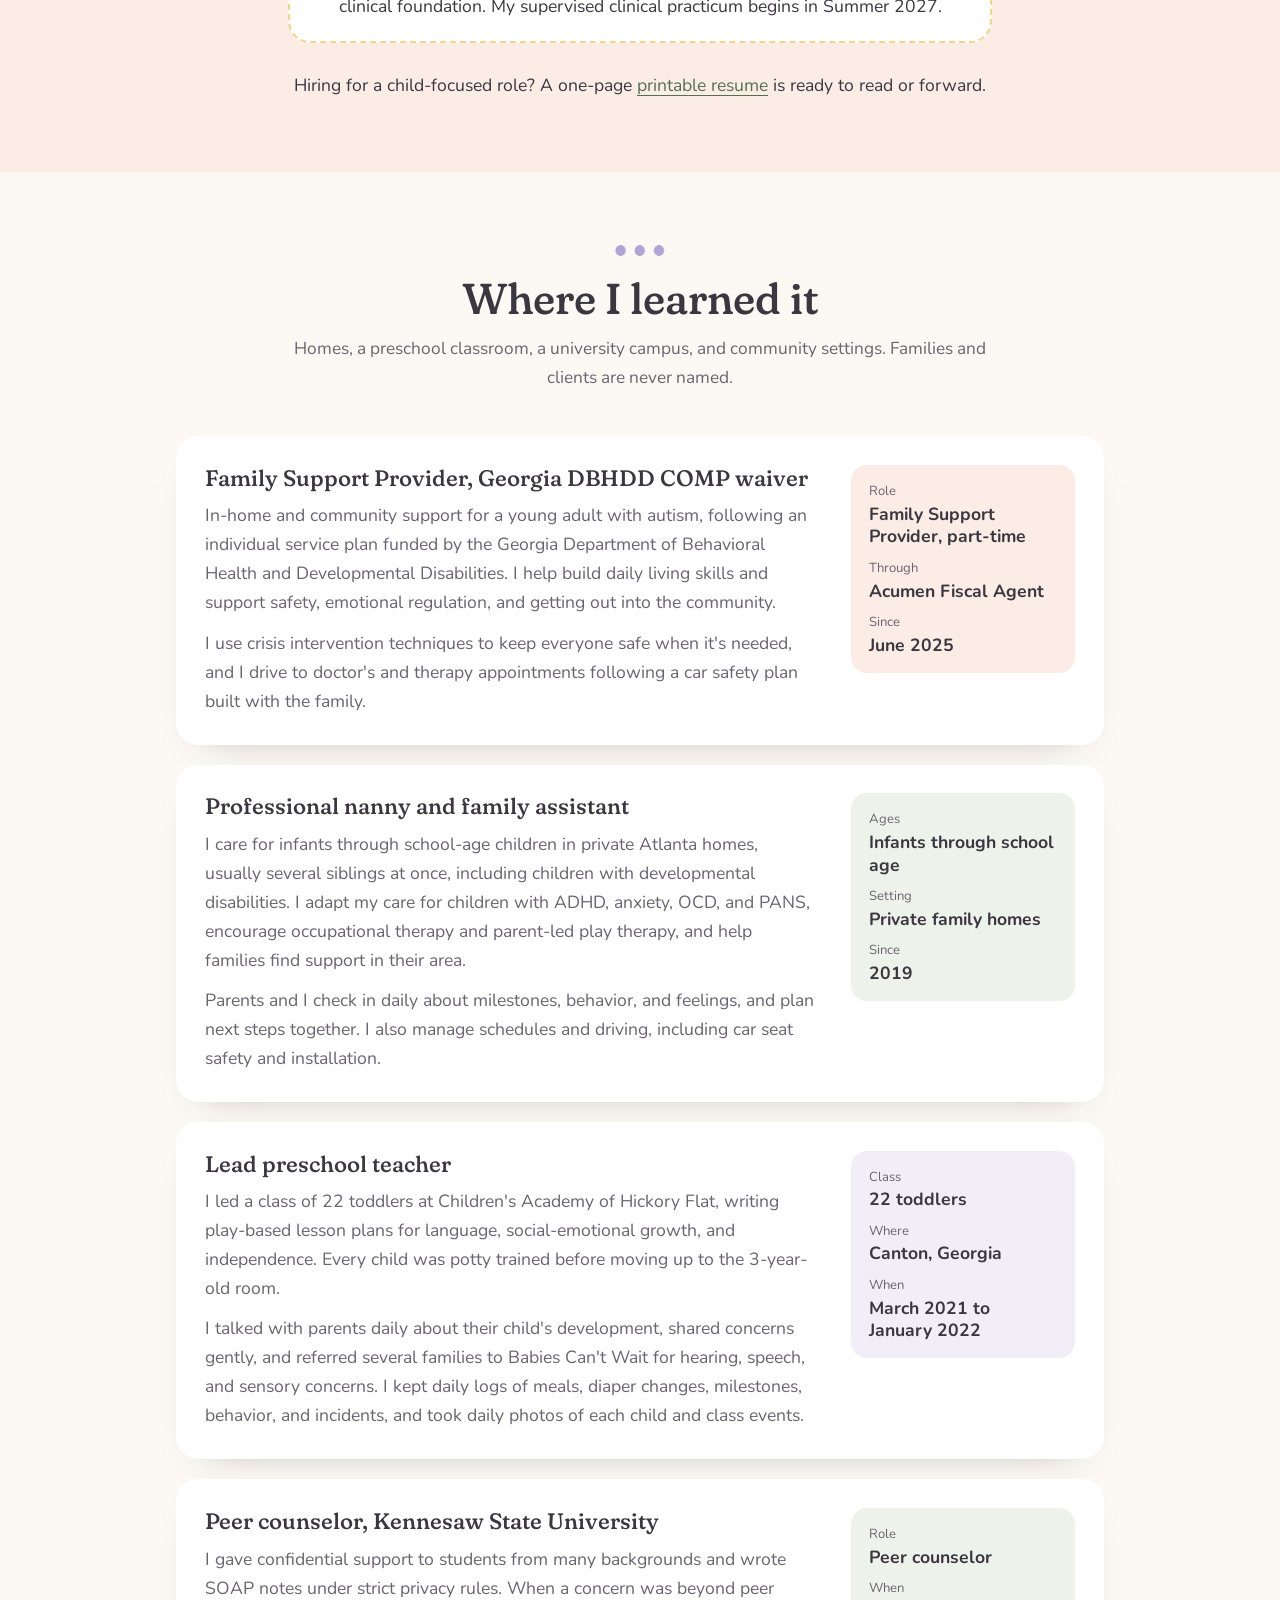
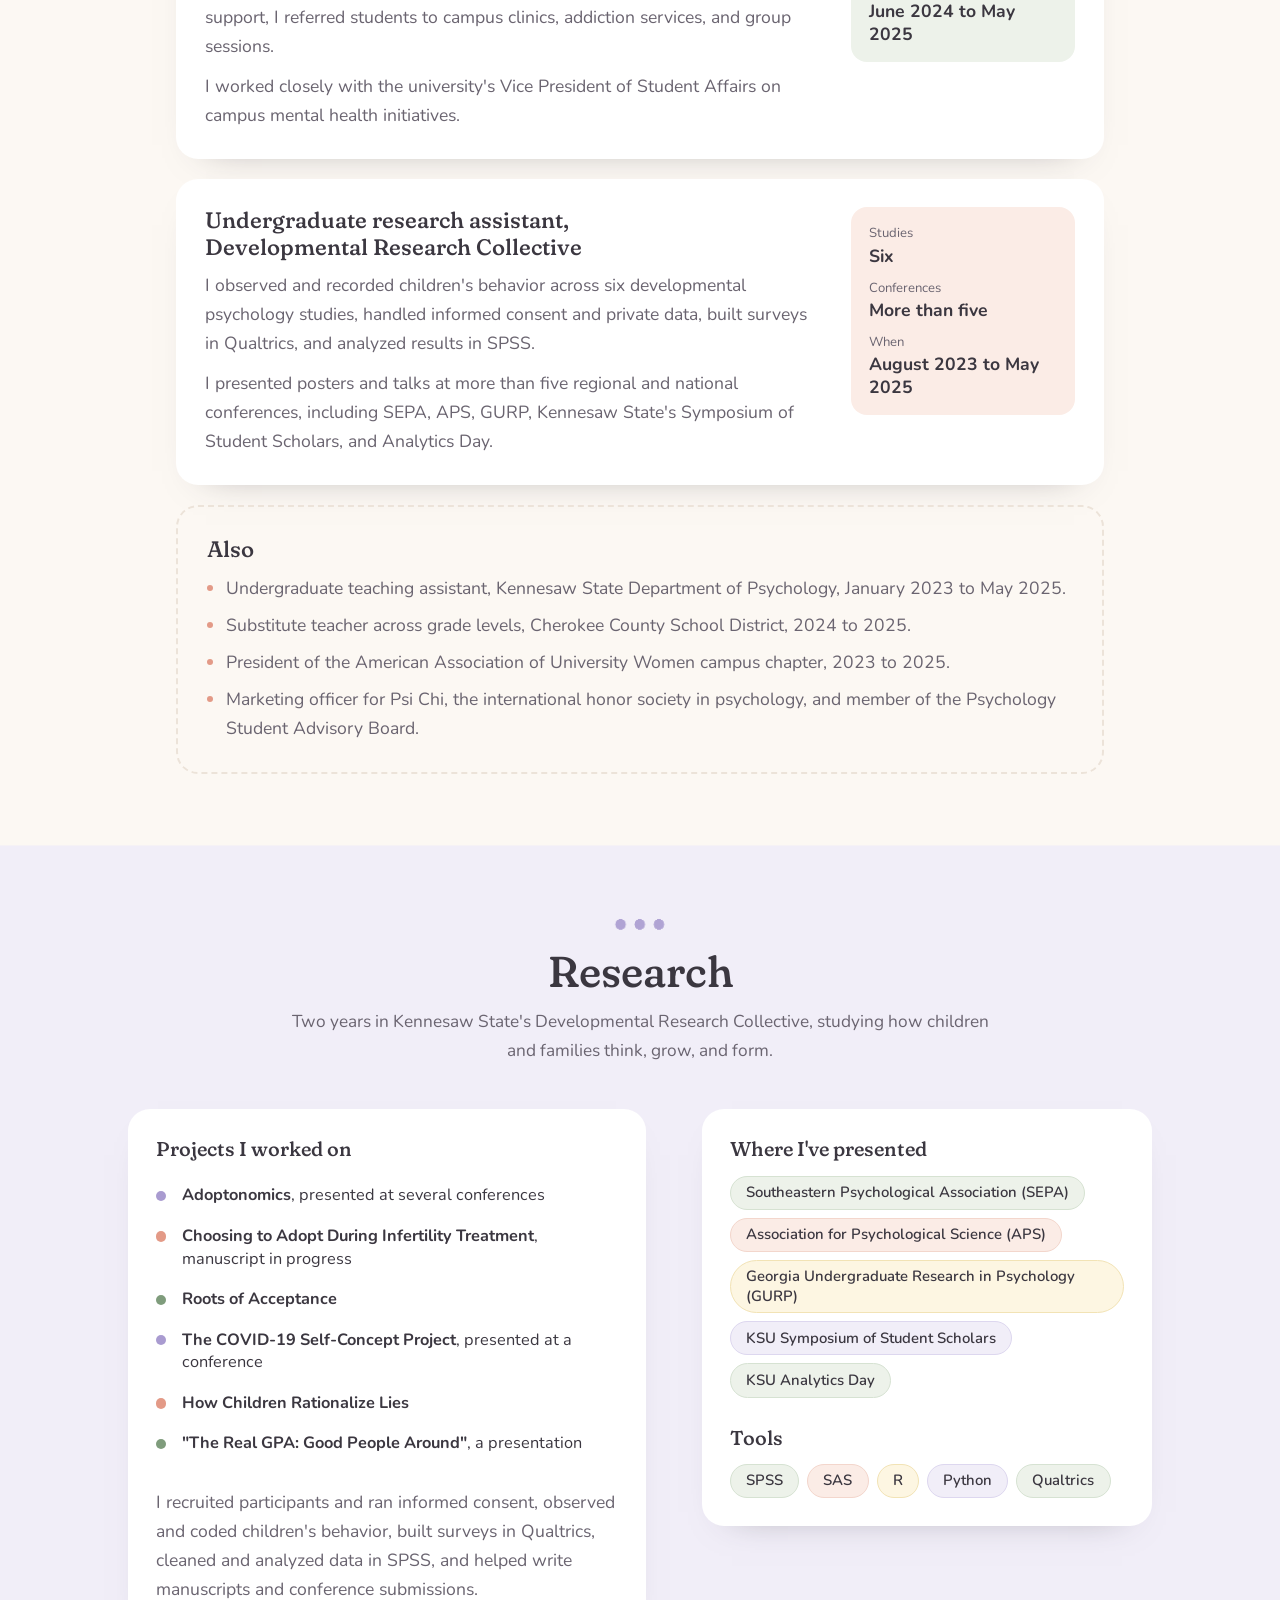
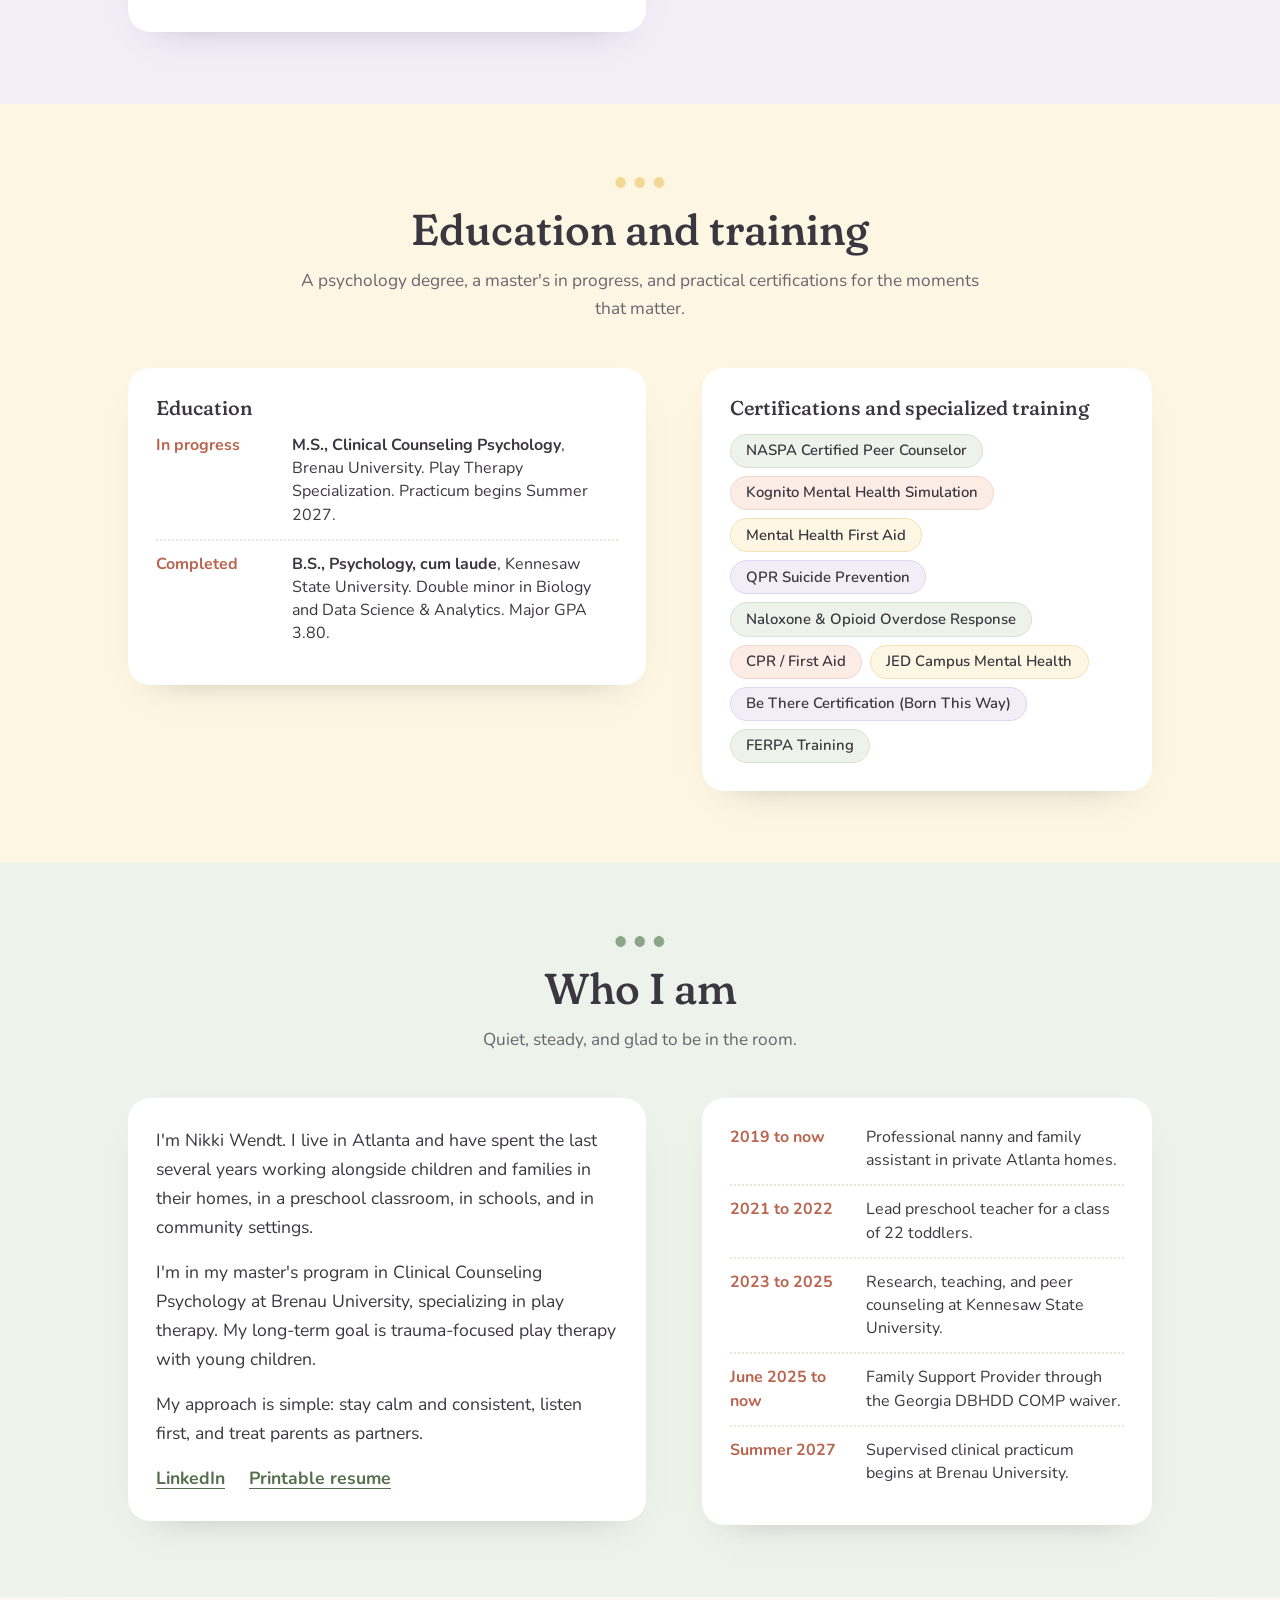
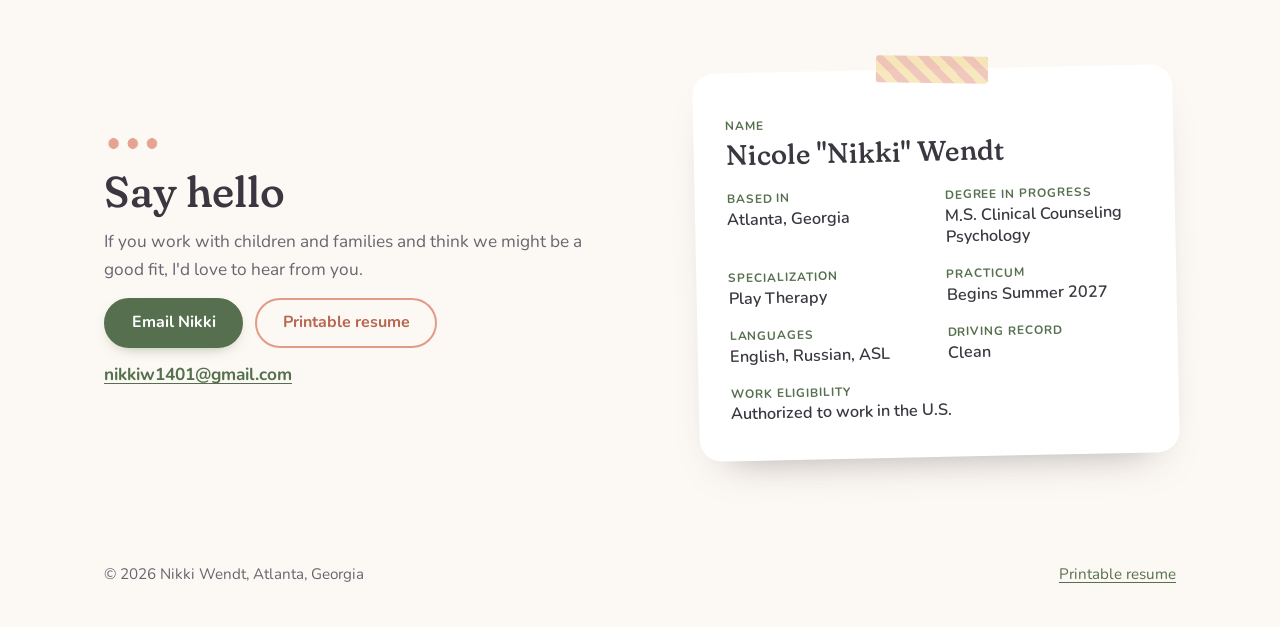
==== commit 340ceff3: "Add story time photo to the home page (faces covered with heart stickers) Co-Authored-By: Claude Opu" ====
--- a/index.html
+++ b/index.html
@@ -88,23 +88,10 @@
       </div>
 
       <div class="hero-side">
-      <svg class="doodle" viewBox="0 0 480 300" aria-hidden="true" focusable="false">
-        <path d="M58 214c-30-62 8-150 96-170 70-16 112 30 178 18 72-13 128 38 118 112-9 66-70 108-160 112-104 5-200-8-232-72z" fill="#edf2ea"/>
-        <circle cx="390" cy="66" r="30" fill="#f2d58a"/>
-        <g fill="none" stroke-linecap="round" stroke-width="16">
-          <path d="M120 236a110 110 0 0 1 220 0" stroke="#e39a87"/>
-          <path d="M146 236a84 84 0 0 1 168 0" stroke="#f2d58a"/>
-          <path d="M172 236a58 58 0 0 1 116 0" stroke="#9cc3d5"/>
-        </g>
-        <rect x="318" y="196" width="44" height="44" rx="9" fill="#a99bd0" transform="rotate(-6 340 218)"/>
-        <rect x="362" y="200" width="40" height="40" rx="9" fill="#7f9c7c" transform="rotate(5 382 220)"/>
-        <rect x="338" y="156" width="40" height="40" rx="9" fill="#e39a87" transform="rotate(-3 358 176)"/>
-        <circle cx="82" cy="200" r="24" fill="#9cc3d5"/>
-        <path d="M82 178v44M60 200h44" stroke="#fcf8f3" stroke-width="3" stroke-linecap="round"/>
-        <path d="M96 70l4 10 10 4-10 4-4 10-4-10-10-4 10-4z" fill="#b9654f"/>
-        <path d="M300 34l3 7 7 3-7 3-3 7-3-7-7-3 7-3z" fill="#a99bd0"/>
-        <path d="M432 140l3 7 7 3-7 3-3 7-3-7-7-3 7-3z" fill="#7f9c7c"/>
-      </svg>
+      <figure class="photo">
+        <img src="/story-time.webp" width="960" height="608" alt="Nikki reading a picture book aloud to a group of toddlers sitting on a classroom rug. The children's faces are covered with heart stickers for their privacy." fetchpriority="high">
+        <figcaption>story time!</figcaption>
+      </figure>
       <aside class="card now" aria-labelledby="now-title">
         <h2 id="now-title">Right now</h2>
         <dl>
--- a/style.css
+++ b/style.css
@@ -262,13 +262,45 @@
   position: relative;
 }
 
-.doodle {
-  display: block;
+/* Hero photo: a soft, slightly tilted print taped to the page */
+.photo {
+  position: relative;
+  max-width: 32rem;
+  margin: 0.5rem auto 1.75rem;
+  padding: 0.7rem 0.7rem 0.4rem;
+  background: var(--paper);
+  border-radius: 18px;
+  box-shadow: 0 22px 44px -28px rgba(59, 55, 64, 0.55);
+  transform: rotate(1.5deg);
+}
+
+.photo::before {
+  content: "";
+  position: absolute;
+  top: -0.85rem;
+  left: 50%;
+  width: 7rem;
+  height: 1.7rem;
+  margin-left: -3.5rem;
+  background: repeating-linear-gradient(45deg, rgba(127, 156, 124, 0.5) 0 8px, rgba(242, 213, 138, 0.55) 8px 16px);
+  border-radius: 3px;
+  transform: rotate(-3deg);
+}
+
+.photo img {
   width: 100%;
-  max-width: 30rem;
-  margin: 0 auto -2.5rem;
-  position: relative;
-  z-index: 0;
+  height: auto;
+  border-radius: 12px;
+}
+
+.photo figcaption {
+  padding: 0.3rem 0.2rem 0.1rem;
+  font-family: var(--hand);
+  font-size: 1.45rem;
+  font-weight: 600;
+  line-height: 1.2;
+  text-align: center;
+  color: var(--blush-deep);
 }
 
 .card {
@@ -935,8 +967,8 @@
     padding-top: 1.5rem;
   }
 
-  .doodle {
-    max-width: 24rem;
+  .photo {
+    max-width: 28rem;
   }
 
   .rows,
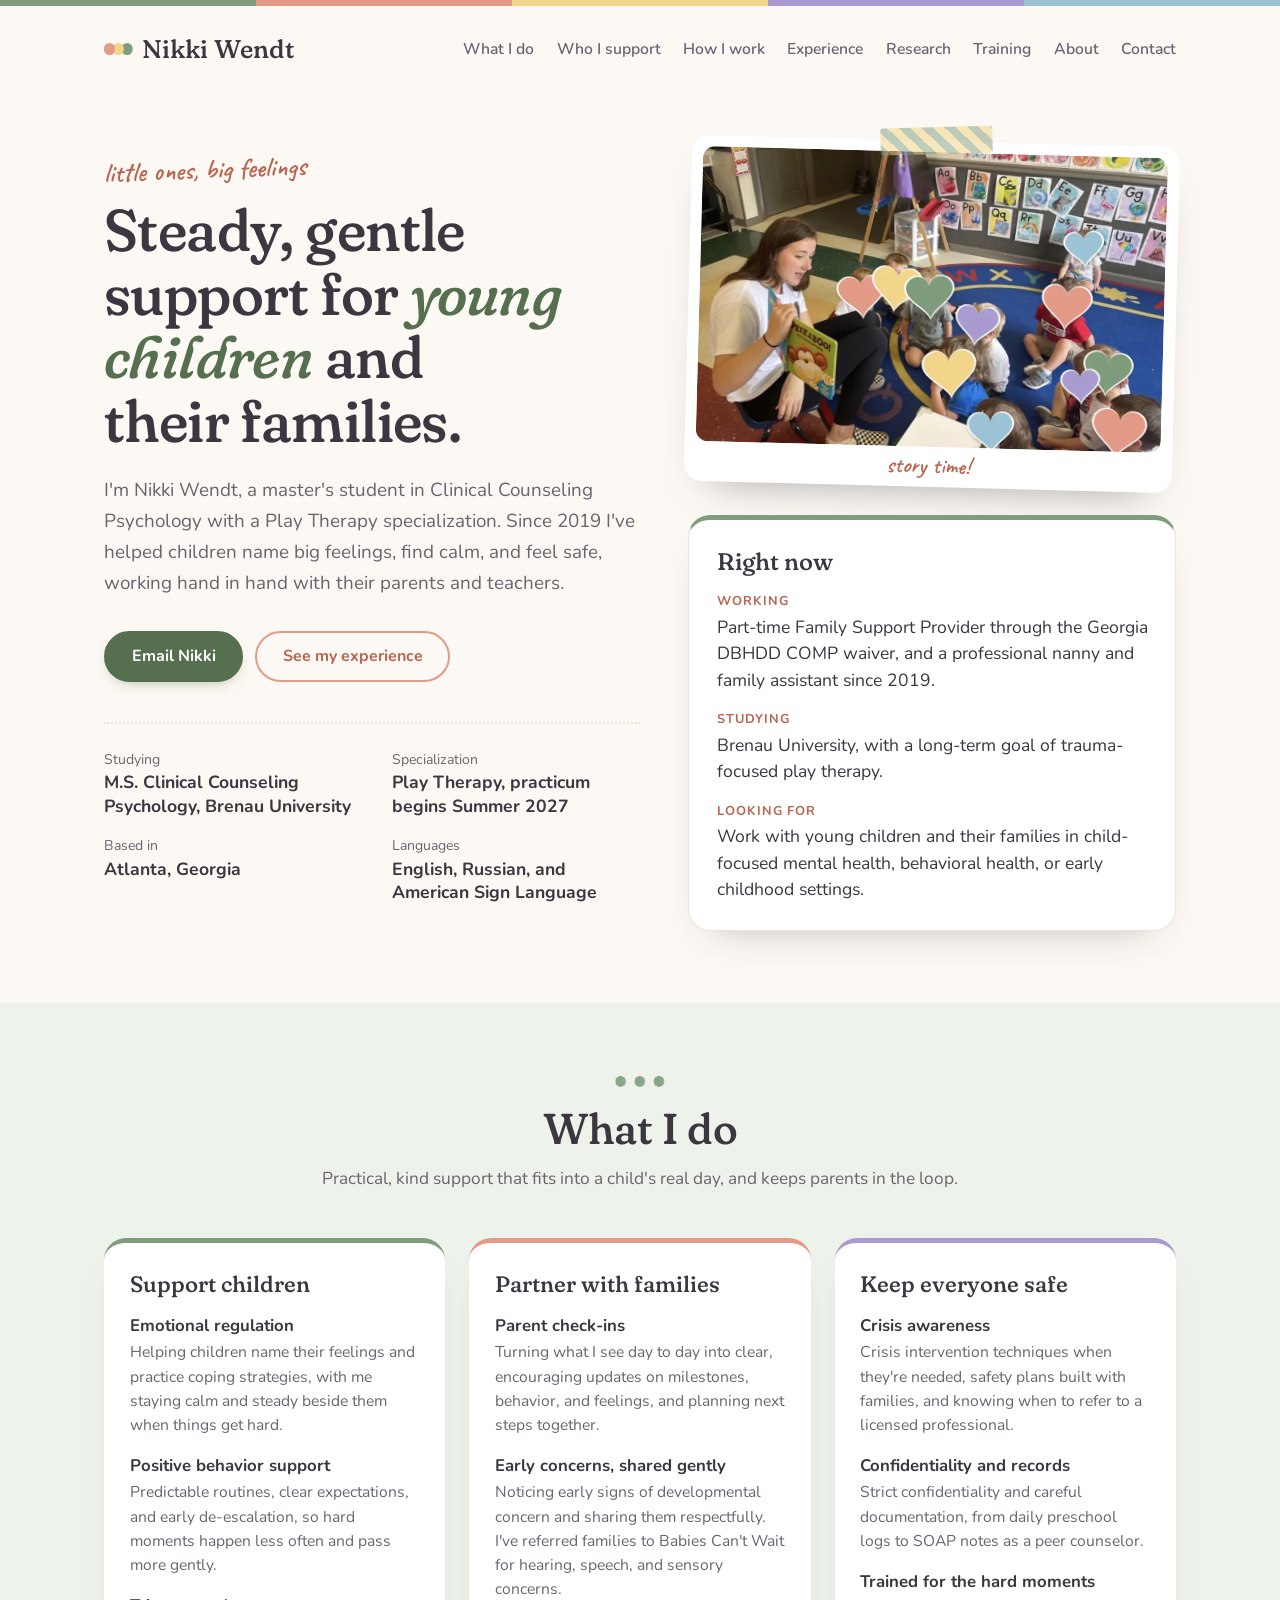
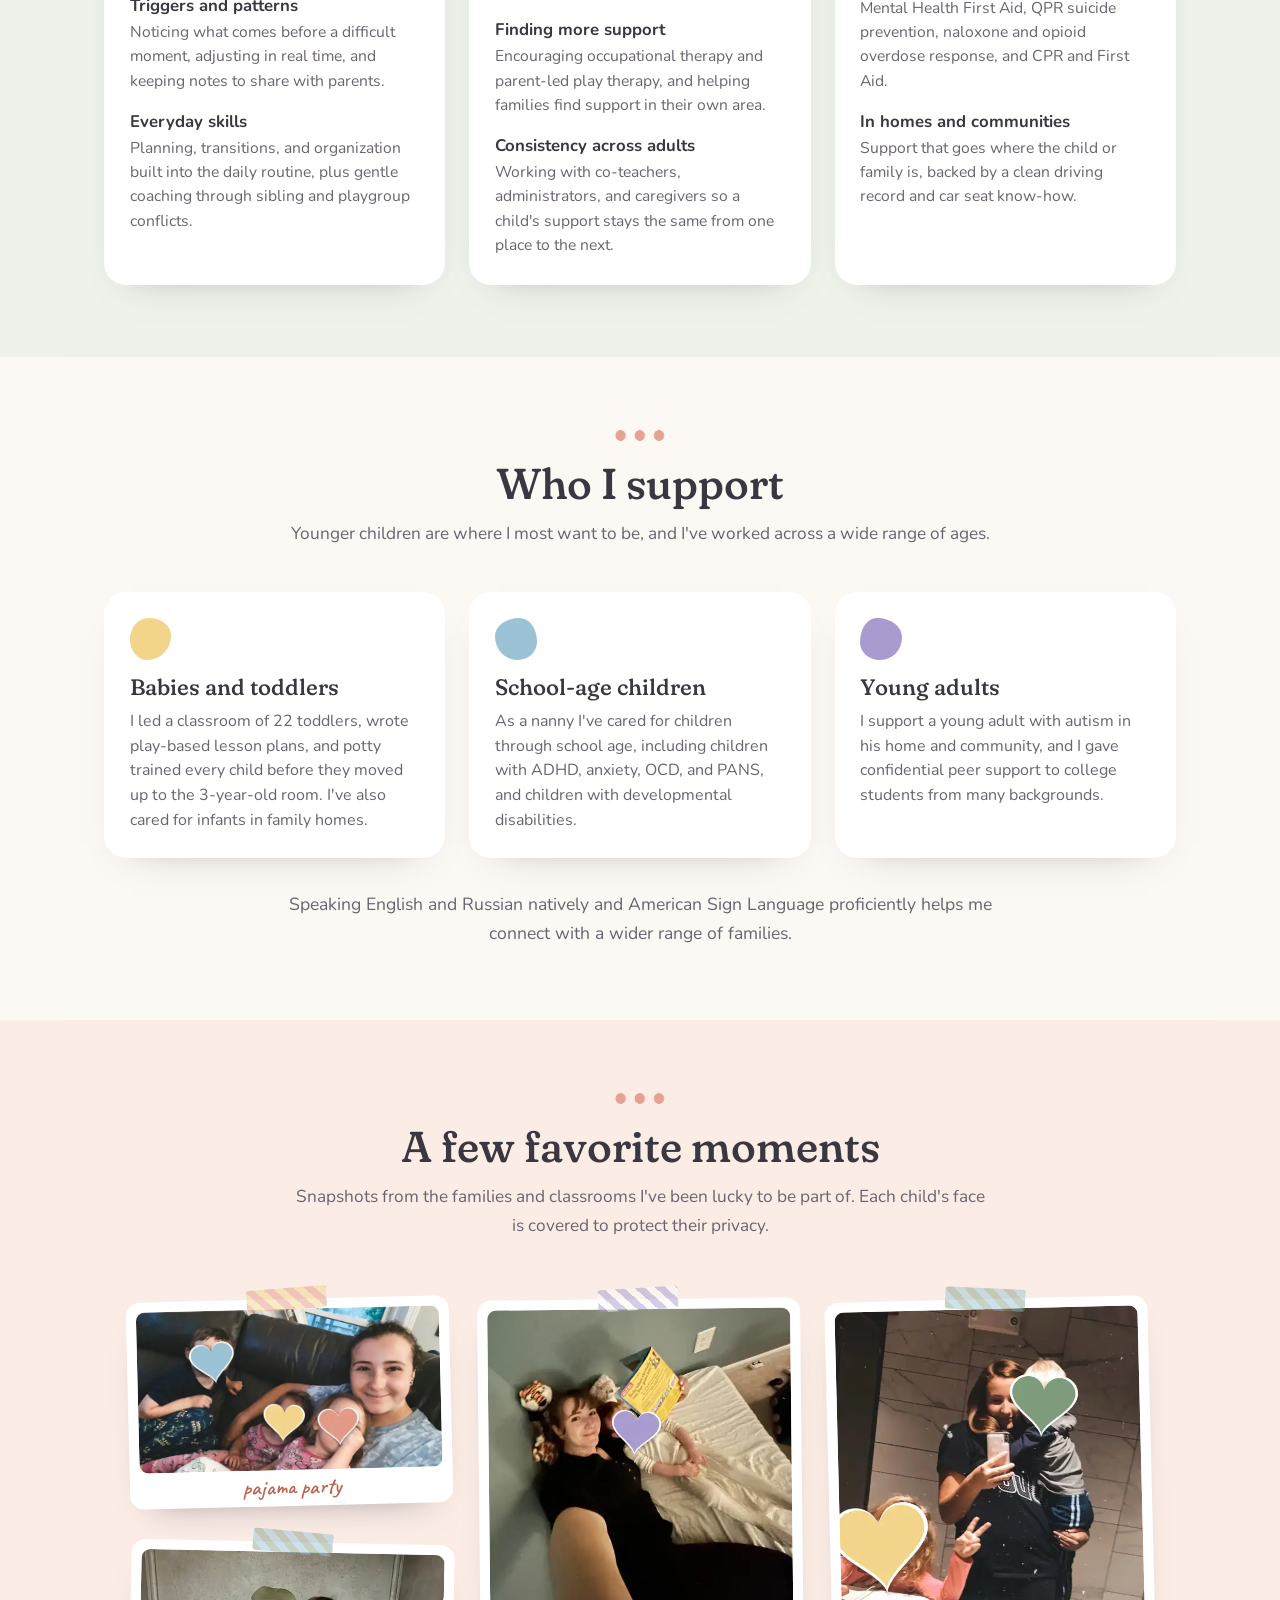
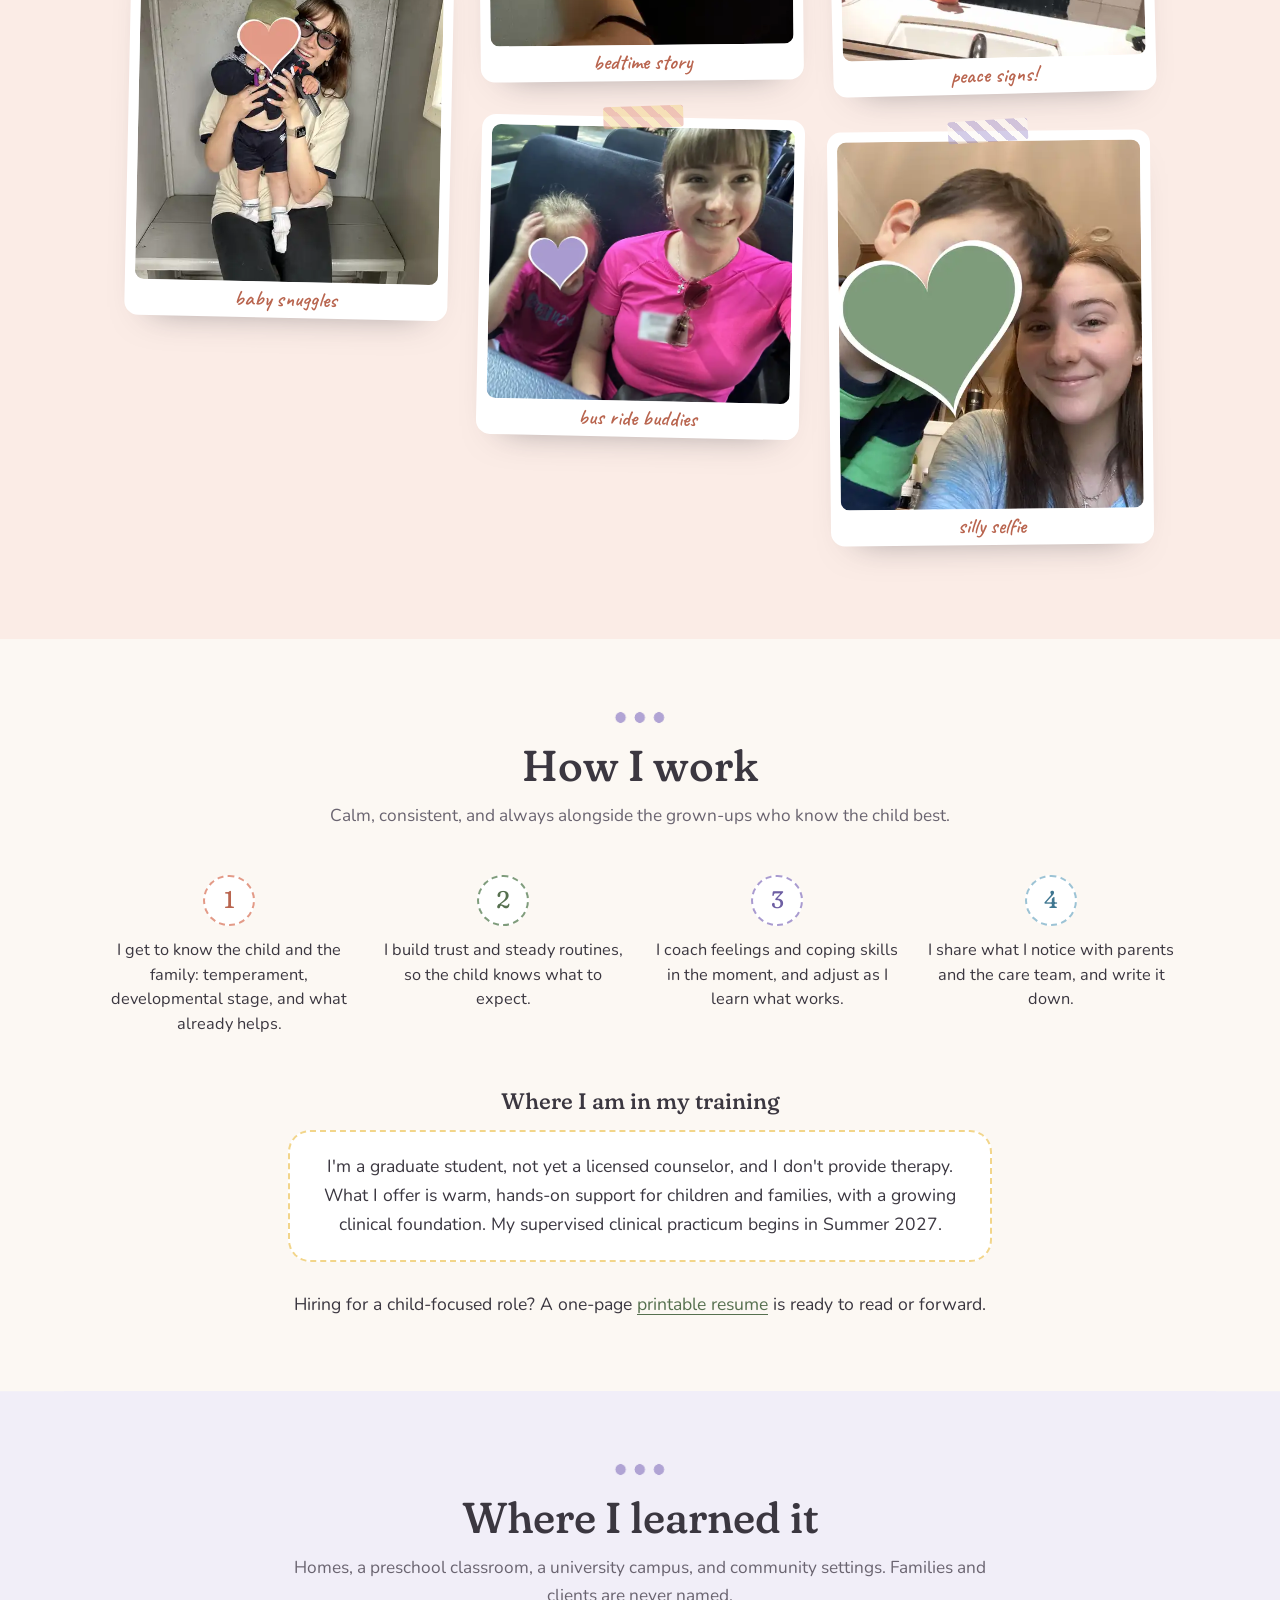
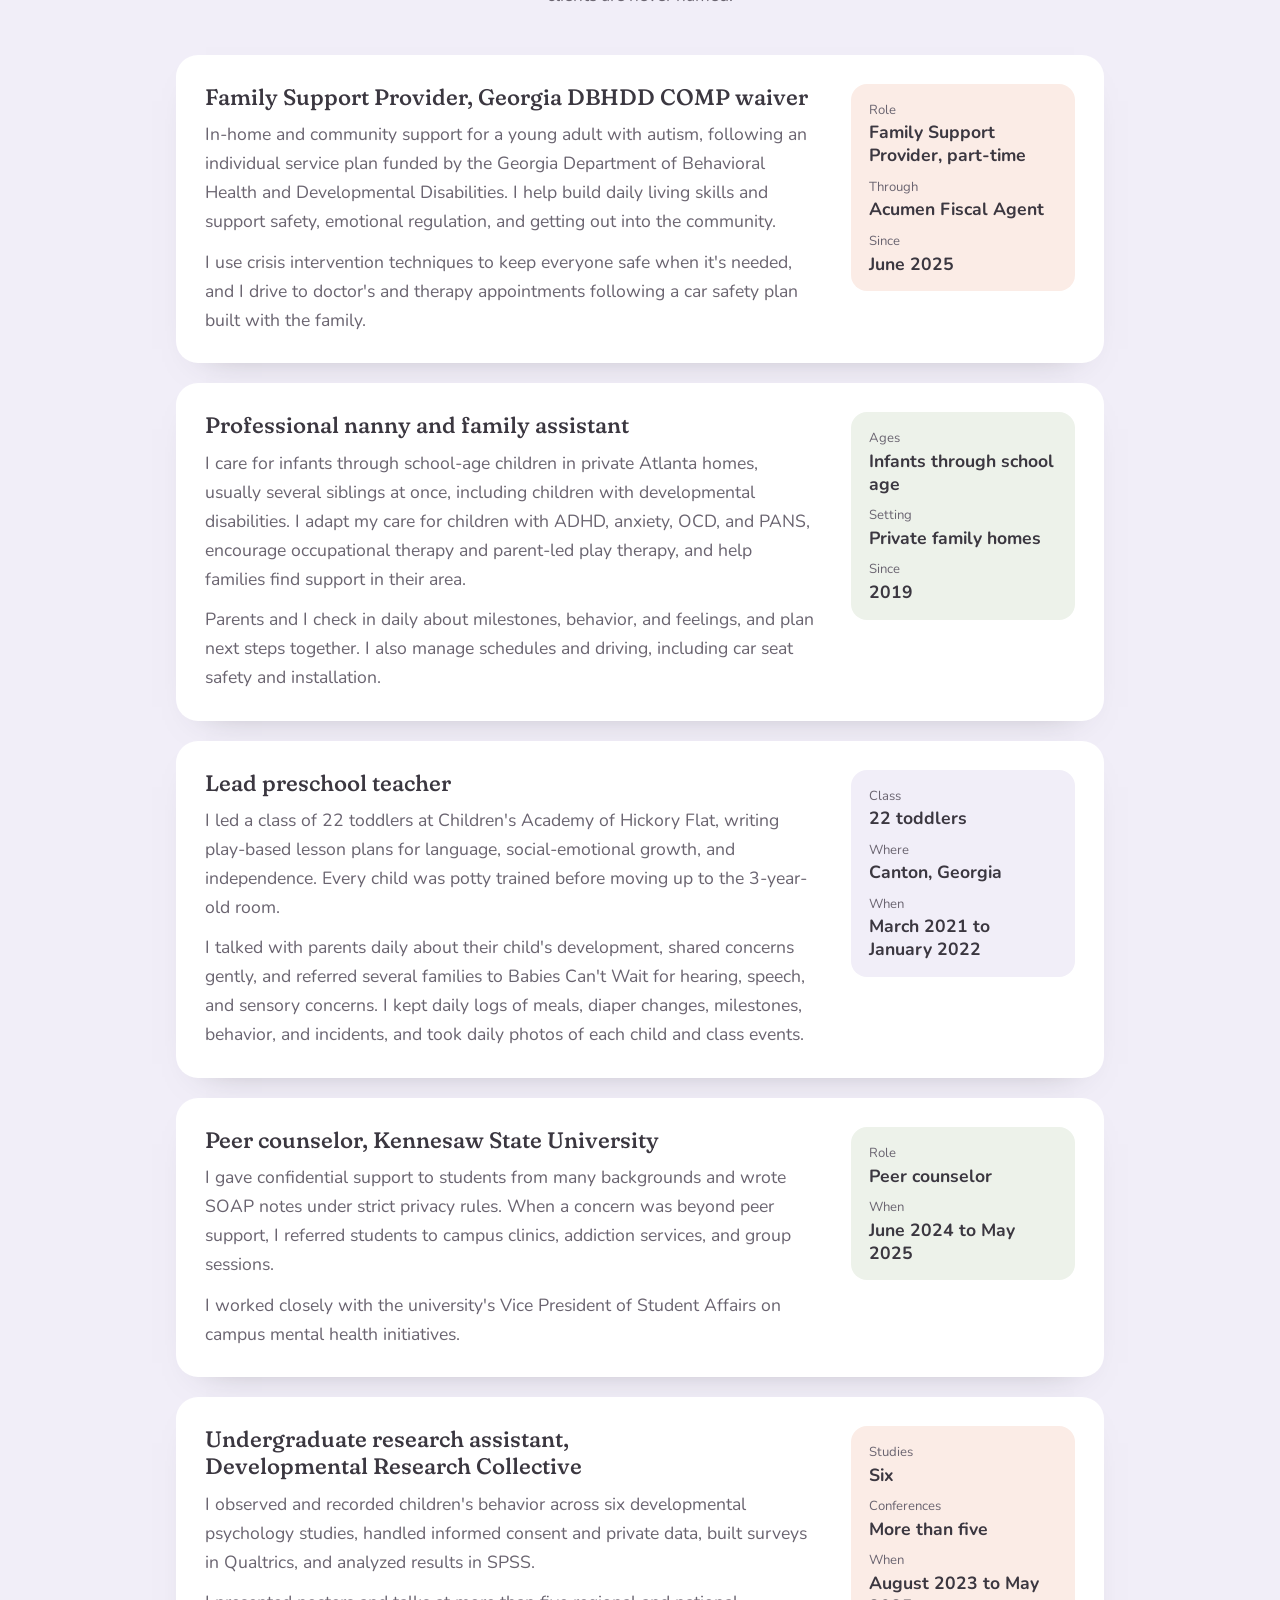
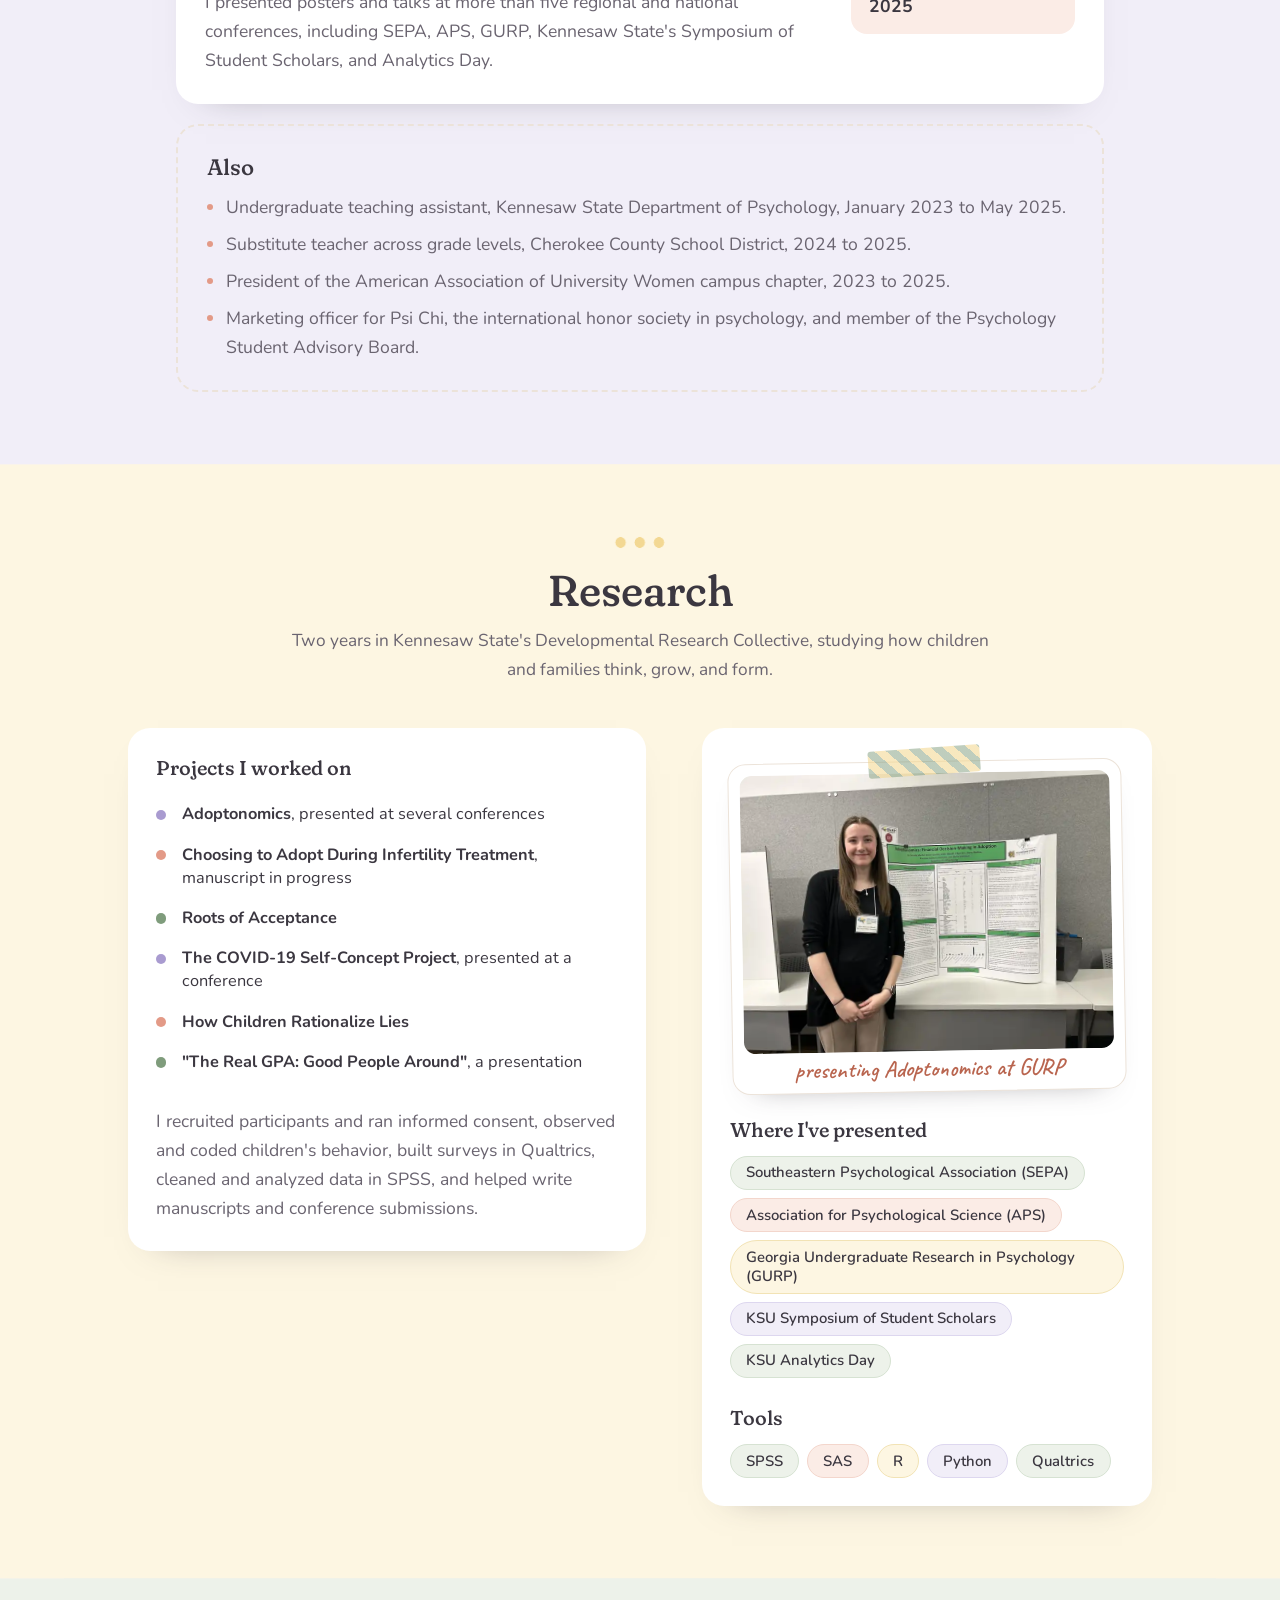
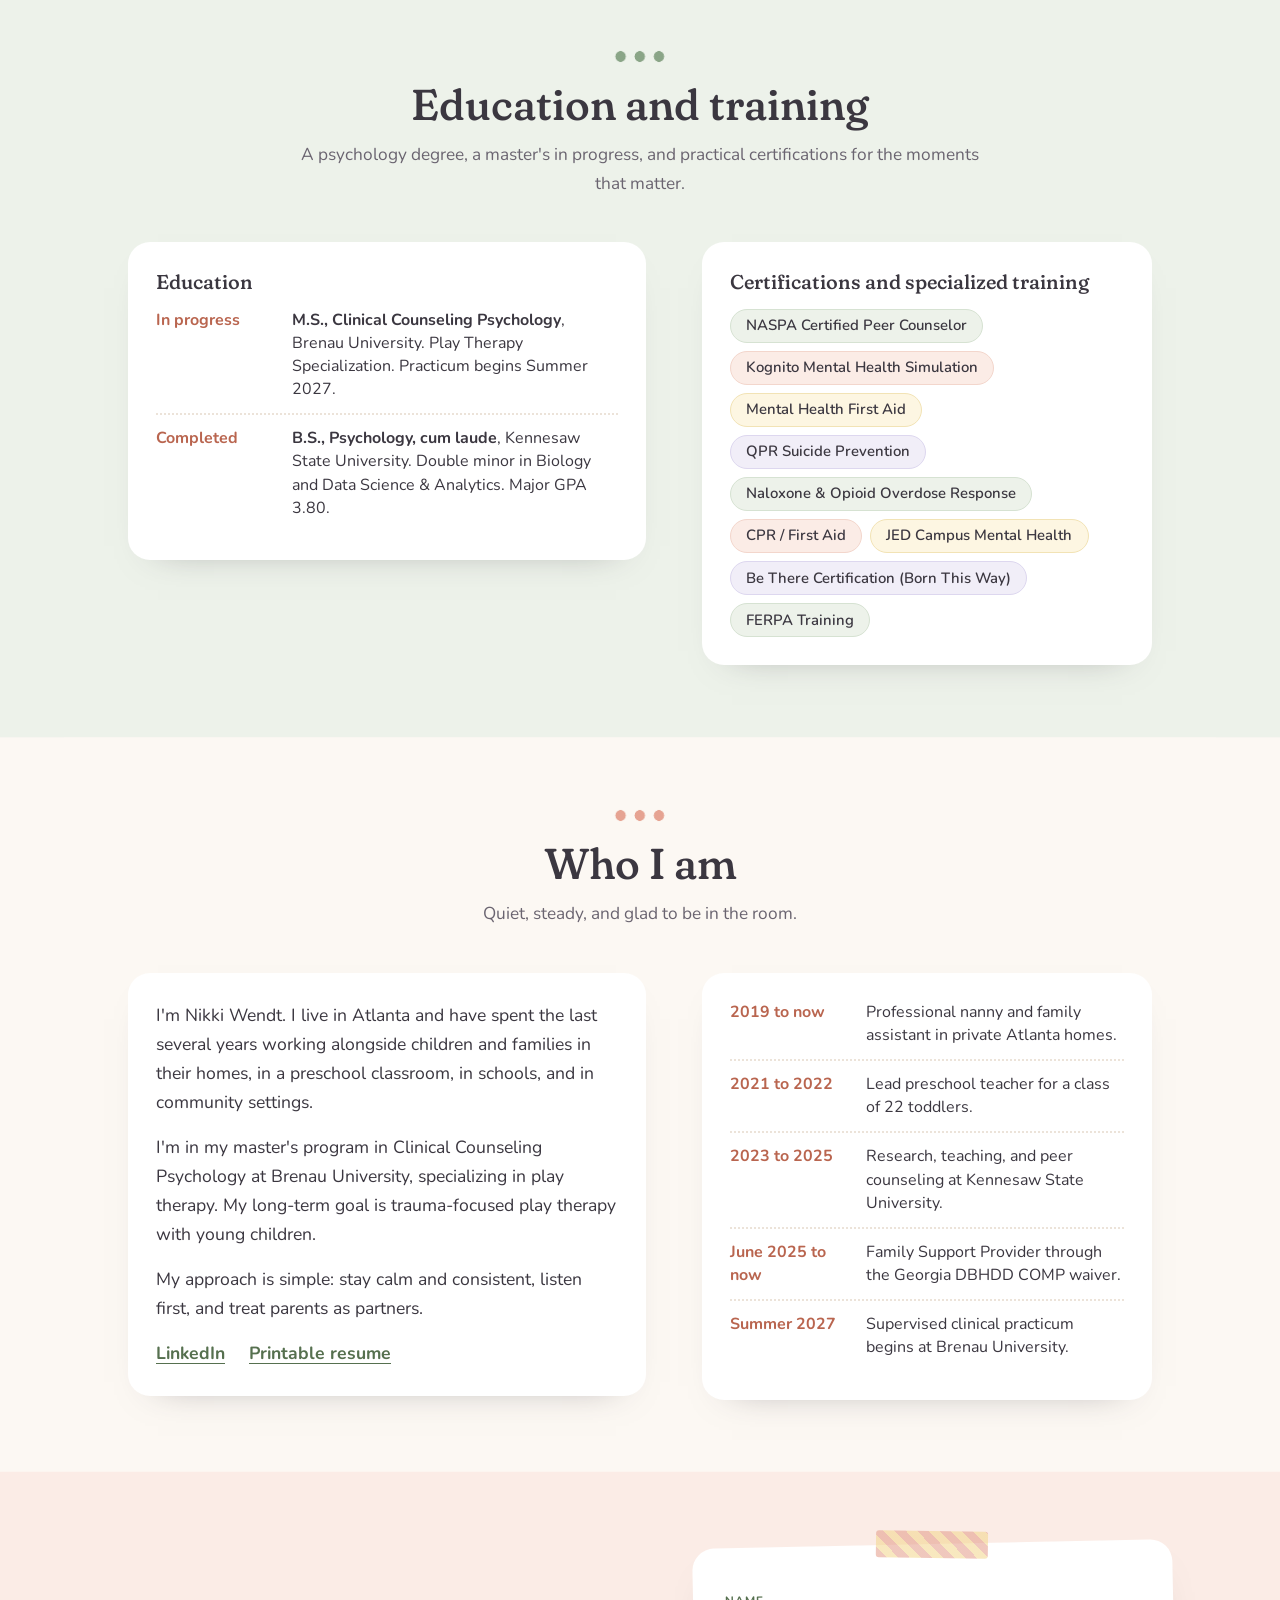
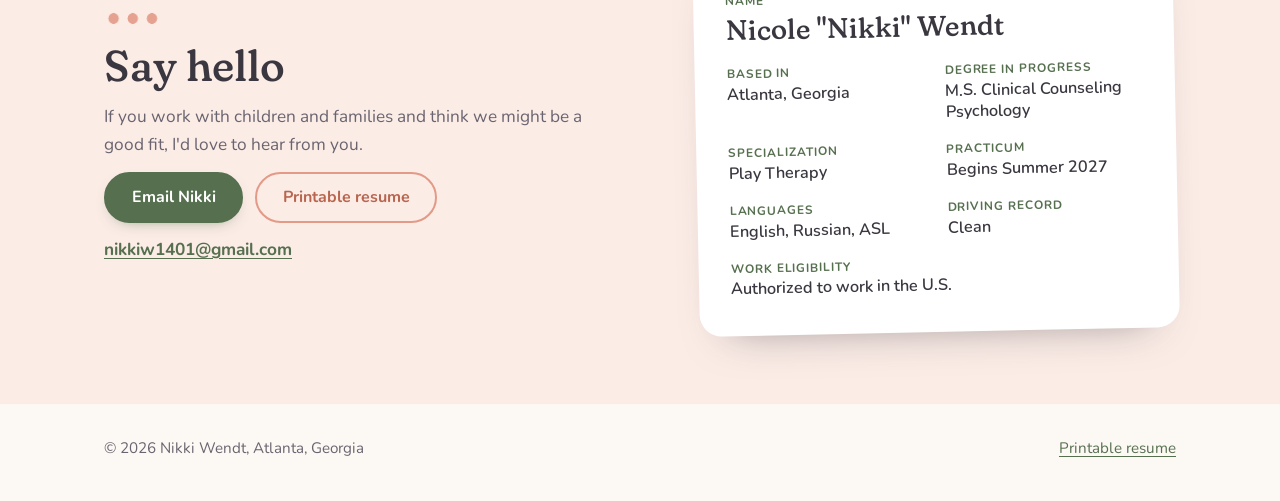
==== commit f124f865: "Add favorite moments gallery and research poster photo (faces covered with heart stickers) Co-Author" ====
--- a/index.html
+++ b/index.html
@@ -210,6 +210,39 @@
       </div>
     </section>
 
+    <section id="moments" class="band wrap">
+      <div class="band-head">
+        <h2>A few favorite moments</h2>
+        <p>Snapshots from the families and classrooms I've been lucky to be part of. Each child's face is covered to protect their privacy.</p>
+      </div>
+      <div class="gallery">
+        <figure class="snap">
+          <img src="/m-couch.webp" width="720" height="382" loading="lazy" alt="Nikki on a couch with three young children in pajamas.">
+          <figcaption>pajama party</figcaption>
+        </figure>
+        <figure class="snap">
+          <img src="/m-baby.webp" width="520" height="566" loading="lazy" alt="Nikki smiling and holding a baby in a green beanie.">
+          <figcaption>baby snuggles</figcaption>
+        </figure>
+        <figure class="snap">
+          <img src="/m-bedtime.webp" width="520" height="576" loading="lazy" alt="Nikki lying beside a toddler and reading a board book at bedtime.">
+          <figcaption>bedtime story</figcaption>
+        </figure>
+        <figure class="snap">
+          <img src="/m-bus.webp" width="700" height="633" loading="lazy" alt="Nikki and a young girl in matching pink shirts sitting together on a school bus.">
+          <figcaption>bus ride buddies</figcaption>
+        </figure>
+        <figure class="snap">
+          <img src="/m-mirror.webp" width="520" height="599" loading="lazy" alt="Mirror selfie of Nikki holding a toddler while a little girl flashes a peace sign.">
+          <figcaption>peace signs!</figcaption>
+        </figure>
+        <figure class="snap">
+          <img src="/m-kitchen.webp" width="520" height="631" loading="lazy" alt="Selfie of Nikki with a little boy leaning in close.">
+          <figcaption>silly selfie</figcaption>
+        </figure>
+      </div>
+    </section>
+
     <section id="how" class="band wrap">
       <div class="band-head">
         <h2>How I work</h2>
@@ -331,6 +364,10 @@
           <p class="aside">I recruited participants and ran informed consent, observed and coded children's behavior, built surveys in Qualtrics, cleaned and analyzed data in SPSS, and helped write manuscripts and conference submissions.</p>
         </div>
         <div>
+          <figure class="photo photo-research">
+            <img src="/research-poster.webp" width="760" height="570" loading="lazy" alt="Nikki standing beside her research poster, Adoptonomics: Financial Decision-Making in Adoption, at the Georgia Undergraduate Research in Psychology conference.">
+            <figcaption>presenting Adoptonomics at GURP</figcaption>
+          </figure>
           <h3 class="mini">Where I've presented</h3>
           <ul class="chips">
             <li>Southeastern Psychological Association (SEPA)</li>
--- a/style.css
+++ b/style.css
@@ -573,6 +573,77 @@
   text-align: center;
 }
 
+/* Favorite moments: a loose wall of taped-up prints */
+
+.gallery {
+  columns: 3 16rem;
+  column-gap: 1.75rem;
+  max-width: 64rem;
+  margin-inline: auto;
+}
+
+.snap {
+  position: relative;
+  display: inline-block;
+  width: 100%;
+  break-inside: avoid;
+  margin: 0.9rem 0 1.4rem;
+  padding: 0.6rem 0.6rem 0.3rem;
+  background: var(--paper);
+  border-radius: 14px;
+  box-shadow: 0 18px 36px -26px rgba(59, 55, 64, 0.55);
+  transform: rotate(-1.4deg);
+}
+
+.snap:nth-child(even) { transform: rotate(1.2deg); }
+.snap:nth-child(3n) { transform: rotate(-0.6deg); }
+
+.snap::before {
+  content: "";
+  position: absolute;
+  top: -0.7rem;
+  left: 50%;
+  width: 5rem;
+  height: 1.4rem;
+  margin-left: -2.5rem;
+  background: repeating-linear-gradient(45deg, rgba(227, 154, 135, 0.5) 0 7px, rgba(242, 213, 138, 0.5) 7px 14px);
+  border-radius: 3px;
+  transform: rotate(-3deg);
+}
+
+.snap:nth-child(3n + 2)::before {
+  background: repeating-linear-gradient(45deg, rgba(127, 156, 124, 0.45) 0 7px, rgba(156, 195, 213, 0.5) 7px 14px);
+  transform: rotate(4deg);
+}
+
+.snap:nth-child(3n)::before {
+  background: repeating-linear-gradient(45deg, rgba(169, 155, 208, 0.5) 0 7px, rgba(252, 248, 243, 0.6) 7px 14px);
+}
+
+.snap img {
+  width: 100%;
+  height: auto;
+  border-radius: 9px;
+}
+
+.snap figcaption {
+  padding: 0.25rem 0.2rem 0.1rem;
+  font-family: var(--hand);
+  font-size: 1.35rem;
+  font-weight: 600;
+  line-height: 1.2;
+  text-align: center;
+  color: var(--blush-deep);
+}
+
+/* The research photo sits inside a card, so keep it calmer */
+.photo-research {
+  margin: 0.3rem 0 1.6rem;
+  transform: rotate(-1deg);
+  box-shadow: 0 14px 30px -24px rgba(59, 55, 64, 0.55);
+  border: 1px solid var(--rule);
+}
+
 /* Experience */
 
 .cases {
@@ -1022,6 +1093,30 @@
   }
 }
 
+@media (max-width: 720px) {
+  .gallery {
+    columns: 2;
+    column-gap: 0.9rem;
+  }
+
+  .snap {
+    padding: 0.4rem 0.4rem 0.15rem;
+    border-radius: 10px;
+    margin: 0.7rem 0 1rem;
+  }
+
+  .snap::before {
+    width: 3.4rem;
+    height: 1rem;
+    margin-left: -1.7rem;
+    top: -0.5rem;
+  }
+
+  .snap figcaption {
+    font-size: 1.1rem;
+  }
+}
+
 @media (max-width: 420px) {
   .plate {
     grid-template-columns: 1fr;
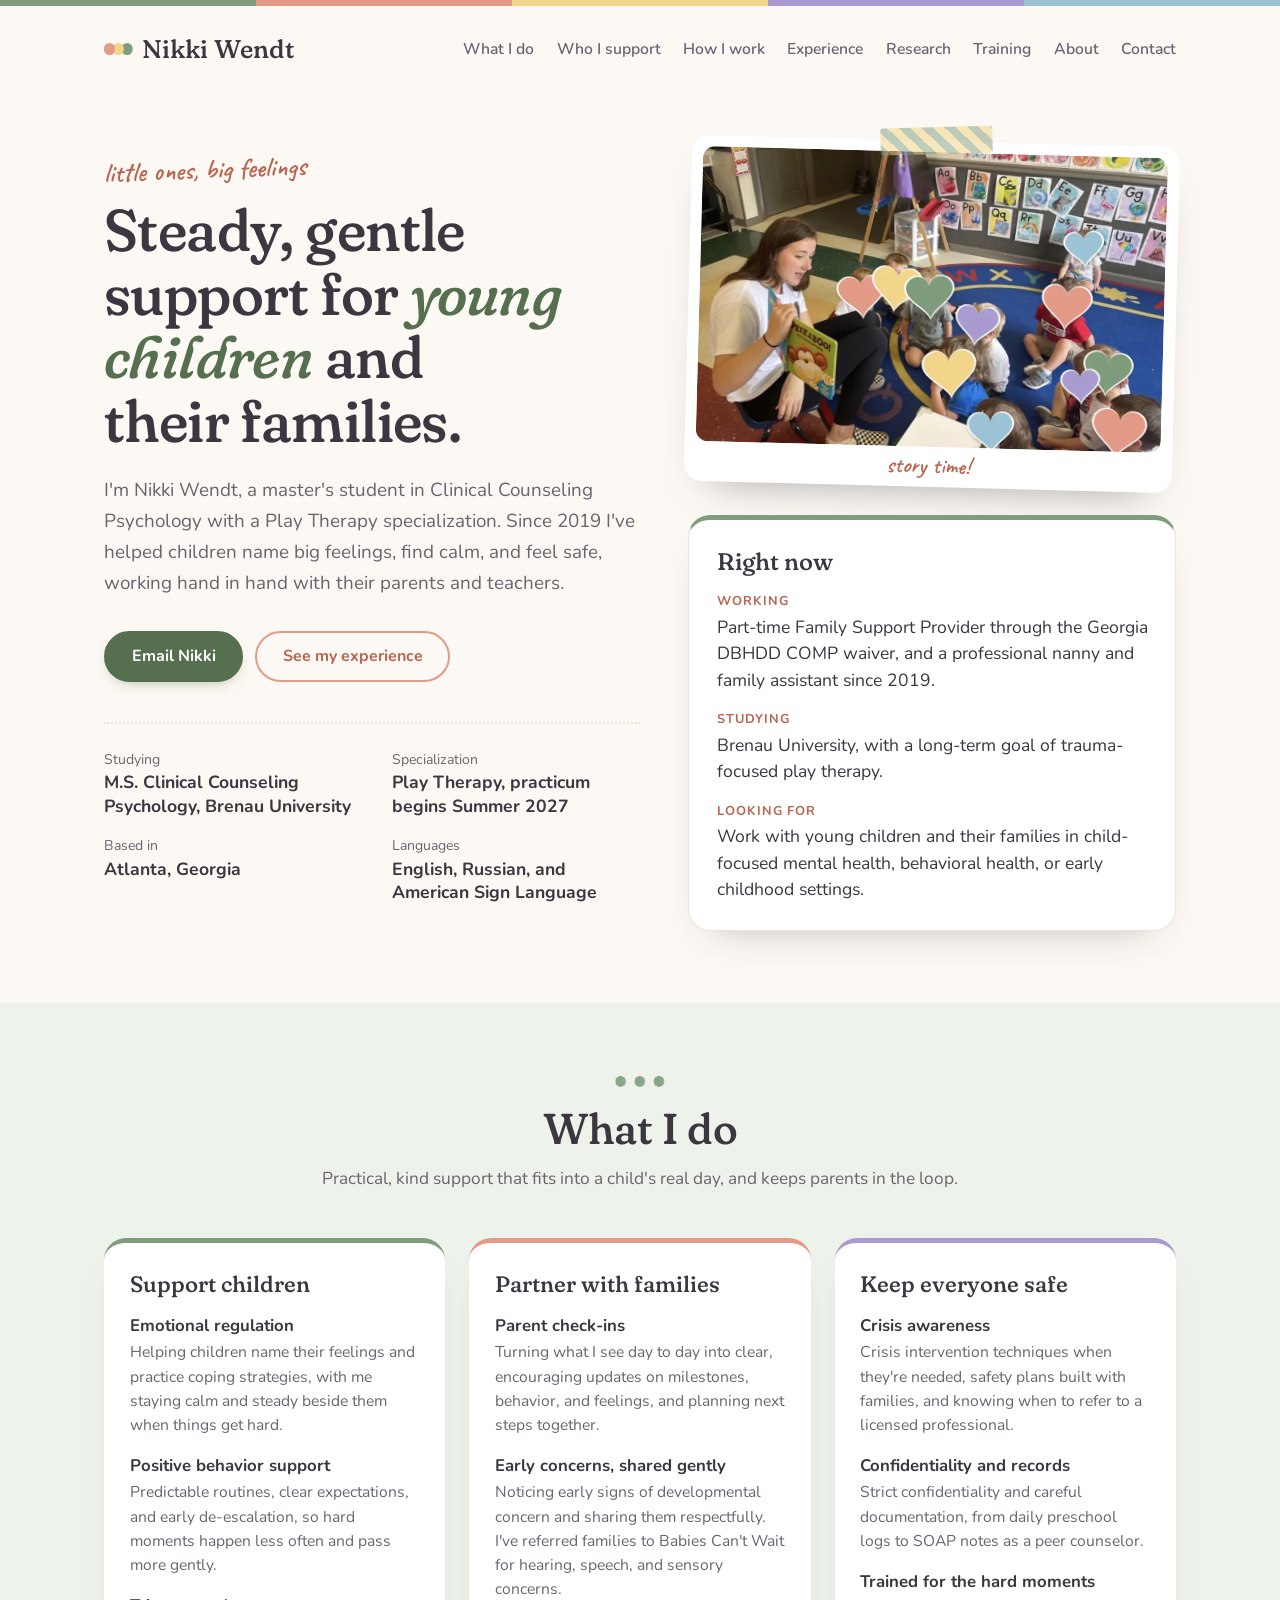
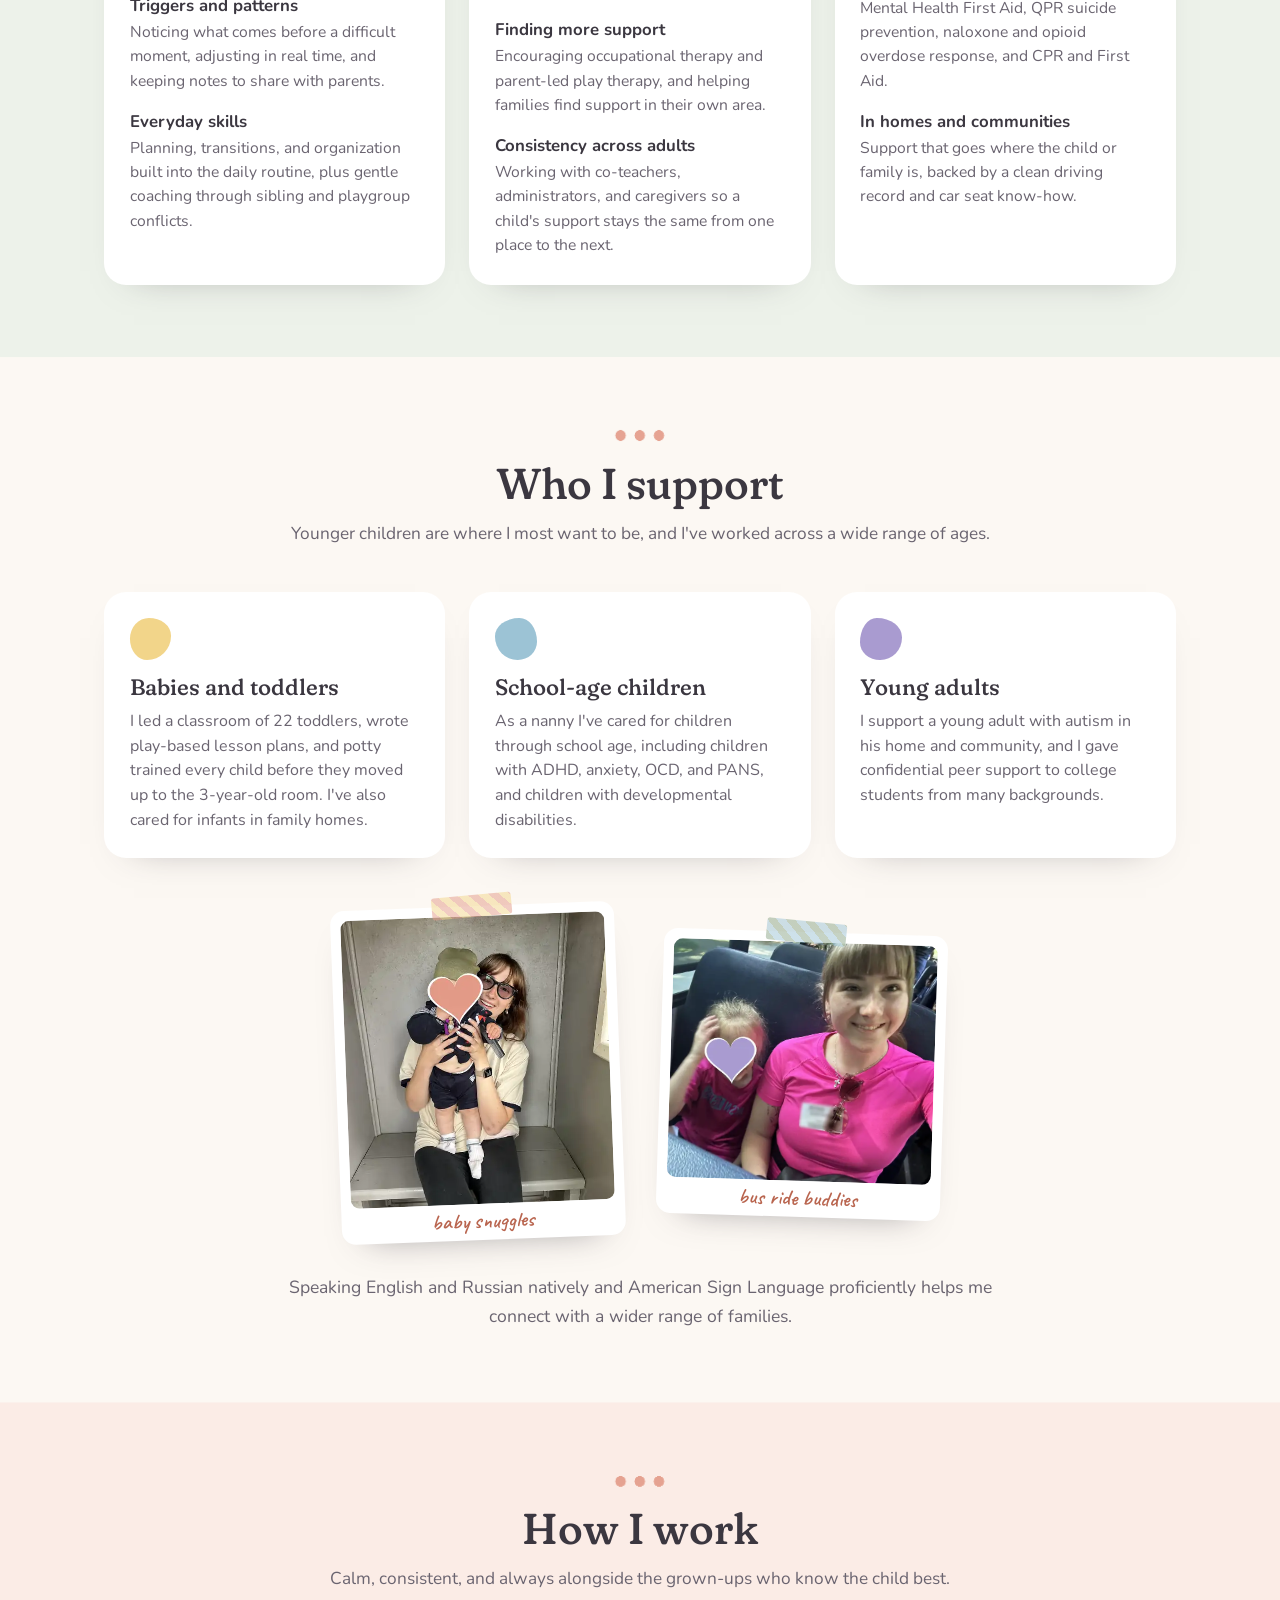
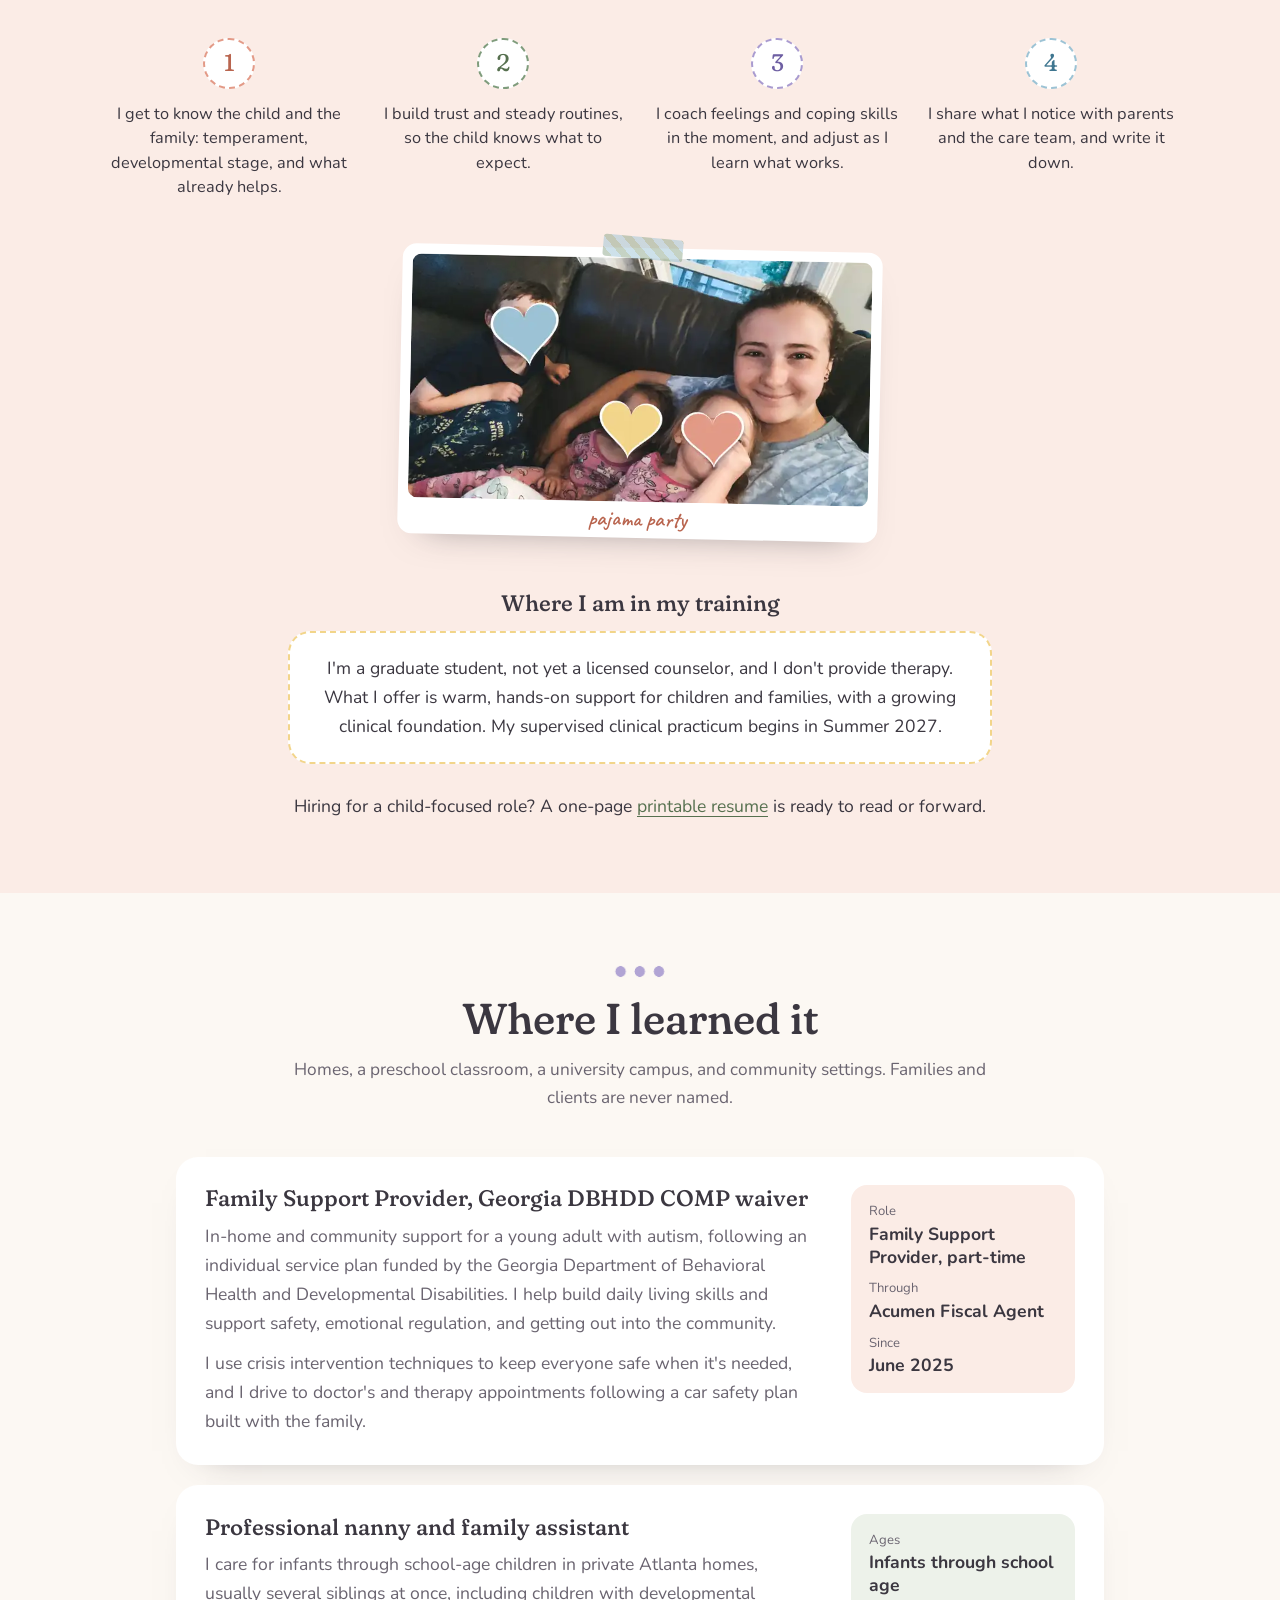
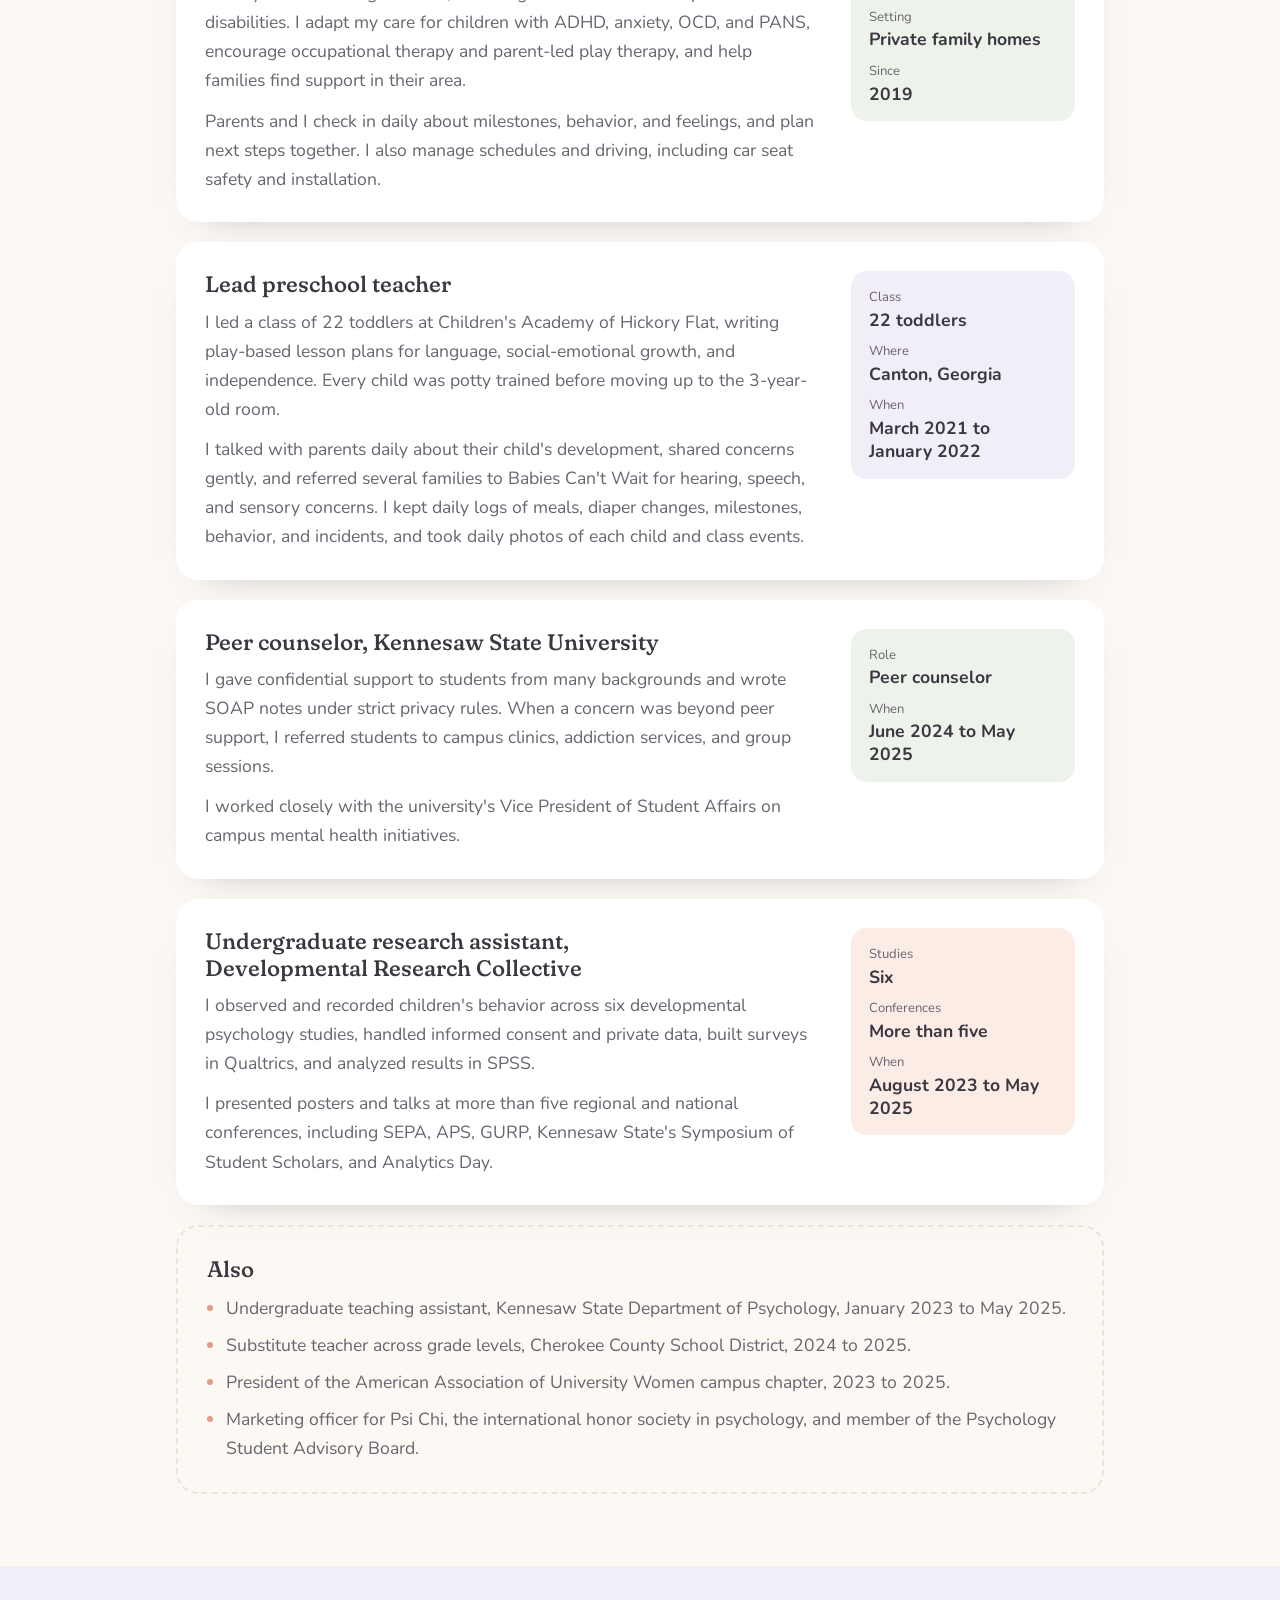
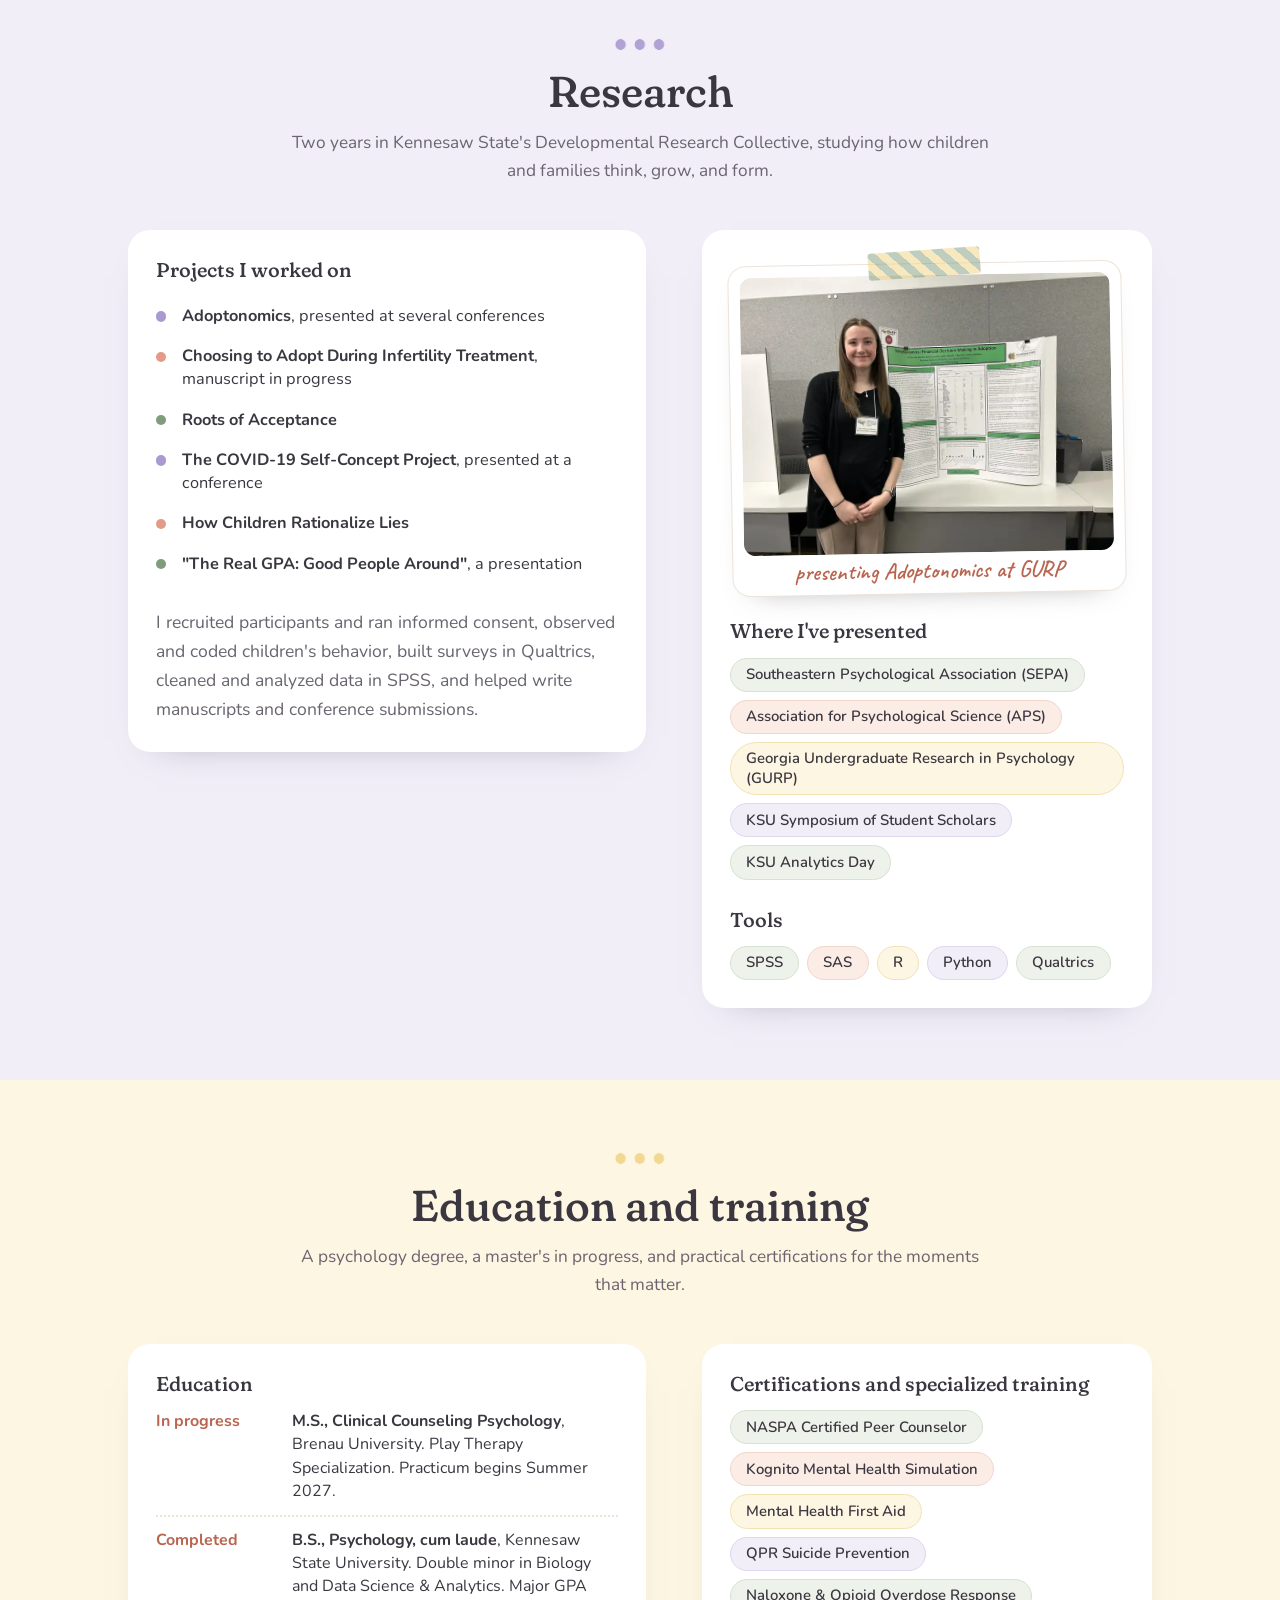
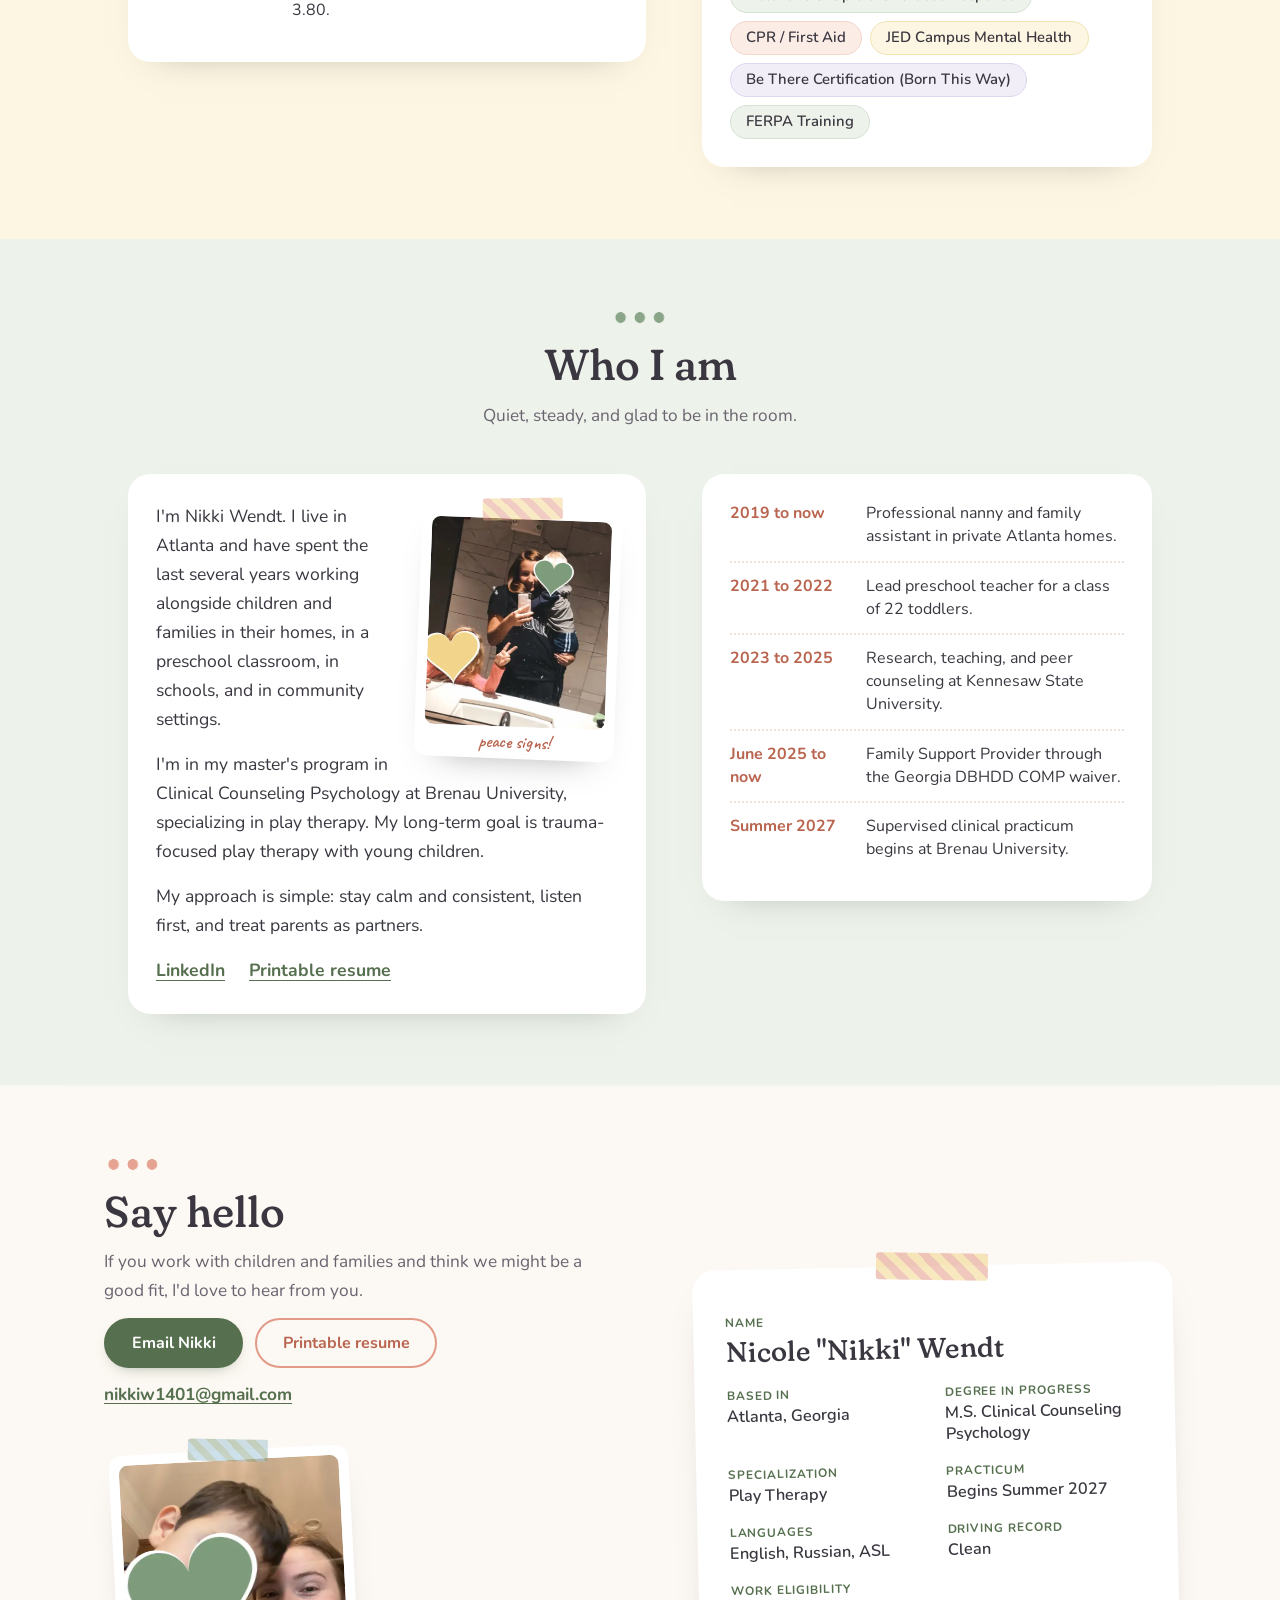
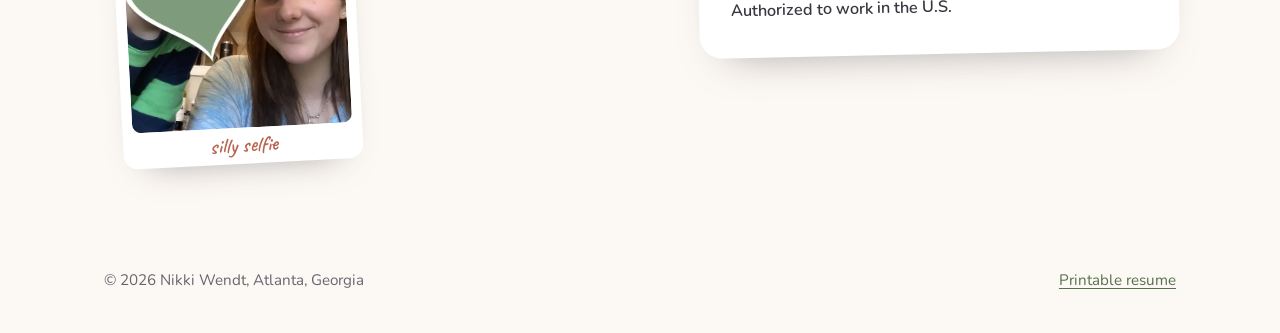
==== commit 833ba14c: "Remove bedtime photo and spread snapshots through the page Co-Authored-By: Claude Opus 5.5 <noreply@" ====
--- a/index.html
+++ b/index.html
@@ -206,40 +206,17 @@
             <p>I support a young adult with autism in his home and community, and I gave confidential peer support to college students from many backgrounds.</p>
           </article>
         </div>
-        <p class="aside">Speaking English and Russian natively and American Sign Language proficiently helps me connect with a wider range of families.</p>
-      </div>
-    </section>
-
-    <section id="moments" class="band wrap">
-      <div class="band-head">
-        <h2>A few favorite moments</h2>
-        <p>Snapshots from the families and classrooms I've been lucky to be part of. Each child's face is covered to protect their privacy.</p>
-      </div>
-      <div class="gallery">
-        <figure class="snap">
-          <img src="/m-couch.webp" width="720" height="382" loading="lazy" alt="Nikki on a couch with three young children in pajamas.">
-          <figcaption>pajama party</figcaption>
-        </figure>
-        <figure class="snap">
+        <div class="snap-pair">
+          <figure class="snap ">
           <img src="/m-baby.webp" width="520" height="566" loading="lazy" alt="Nikki smiling and holding a baby in a green beanie.">
           <figcaption>baby snuggles</figcaption>
         </figure>
-        <figure class="snap">
-          <img src="/m-bedtime.webp" width="520" height="576" loading="lazy" alt="Nikki lying beside a toddler and reading a board book at bedtime.">
-          <figcaption>bedtime story</figcaption>
-        </figure>
-        <figure class="snap">
+          <figure class="snap ">
           <img src="/m-bus.webp" width="700" height="633" loading="lazy" alt="Nikki and a young girl in matching pink shirts sitting together on a school bus.">
           <figcaption>bus ride buddies</figcaption>
         </figure>
-        <figure class="snap">
-          <img src="/m-mirror.webp" width="520" height="599" loading="lazy" alt="Mirror selfie of Nikki holding a toddler while a little girl flashes a peace sign.">
-          <figcaption>peace signs!</figcaption>
-        </figure>
-        <figure class="snap">
-          <img src="/m-kitchen.webp" width="520" height="631" loading="lazy" alt="Selfie of Nikki with a little boy leaning in close.">
-          <figcaption>silly selfie</figcaption>
-        </figure>
+        </div>
+        <p class="aside">Speaking English and Russian natively and American Sign Language proficiently helps me connect with a wider range of families.</p>
       </div>
     </section>
 
@@ -255,6 +232,11 @@
           <li>I coach feelings and coping skills in the moment, and adjust as I learn what works.</li>
           <li>I share what I notice with parents and the care team, and write it down.</li>
         </ol>
+
+        <figure class="snap snap-solo">
+          <img src="/m-couch.webp" width="720" height="382" loading="lazy" alt="Nikki on a couch with three young children in pajamas.">
+          <figcaption>pajama party</figcaption>
+        </figure>
 
         <h3 class="sub">Where I am in my training</h3>
         <p class="honest">I'm a graduate student, not yet a licensed counselor, and I don't provide therapy. What I offer is warm, hands-on support for children and families, with a growing clinical foundation. My supervised clinical practicum begins in Summer 2027.</p>
@@ -425,6 +407,10 @@
       </div>
       <div class="about">
         <div class="prose">
+          <figure class="snap snap-float">
+          <img src="/m-mirror.webp" width="520" height="599" loading="lazy" alt="Mirror selfie of Nikki holding a toddler while a little girl flashes a peace sign.">
+          <figcaption>peace signs!</figcaption>
+        </figure>
           <p>I'm Nikki Wendt. I live in Atlanta and have spent the last several years working alongside children and families in their homes, in a preschool classroom, in schools, and in community settings.</p>
           <p>I'm in my master's program in Clinical Counseling Psychology at Brenau University, specializing in play therapy. My long-term goal is trauma-focused play therapy with young children.</p>
           <p>My approach is simple: stay calm and consistent, listen first, and treat parents as partners.</p>
@@ -452,6 +438,10 @@
           <a class="button button-quiet" href="/resume">Printable resume</a>
         </p>
         <p class="address"><a href="mailto:nikkiw1401@gmail.com">nikkiw1401@gmail.com</a></p>
+        <figure class="snap snap-tucked">
+          <img src="/m-kitchen.webp" width="520" height="631" loading="lazy" alt="Selfie of Nikki with a little boy leaning in close.">
+          <figcaption>silly selfie</figcaption>
+        </figure>
       </div>
 
       <div class="company">
--- a/style.css
+++ b/style.css
@@ -573,14 +573,7 @@
   text-align: center;
 }
 
-/* Favorite moments: a loose wall of taped-up prints */
-
-.gallery {
-  columns: 3 16rem;
-  column-gap: 1.75rem;
-  max-width: 64rem;
-  margin-inline: auto;
-}
+/* Snapshots: taped-up prints */
 
 .snap {
   position: relative;
@@ -636,6 +629,58 @@
   color: var(--blush-deep);
 }
 
+/* Snapshots placed through the page */
+.snap-pair {
+  display: flex;
+  align-items: flex-start;
+  justify-content: center;
+  gap: 2.5rem;
+  max-width: 38rem;
+  margin: 3rem auto 0.5rem;
+}
+
+.snap-pair .snap {
+  flex: 1 1 0;
+  min-width: 0;
+  margin: 0;
+}
+
+.snap-pair .snap:first-child { transform: rotate(-2.2deg); }
+.snap-pair .snap:last-child { transform: rotate(1.8deg); margin-top: 1.6rem; }
+
+.snap-solo {
+  display: block;
+  width: min(100%, 30rem);
+  margin: 3rem auto 2.5rem;
+  transform: rotate(-1.2deg);
+}
+
+.snap-float {
+  float: right;
+  width: 12.5rem;
+  margin: 0.4rem 0 1rem 1.5rem;
+  transform: rotate(2.2deg);
+}
+
+.snap-float figcaption { font-size: 1.15rem; }
+
+.snap-tucked {
+  display: block;
+  width: 15rem;
+  margin: 2.5rem 0 0 0.75rem;
+  transform: rotate(-3deg);
+}
+
+.snap-tucked::before {
+  background: repeating-linear-gradient(45deg, rgba(169, 155, 208, 0.5) 0 7px, rgba(252, 248, 243, 0.6) 7px 14px);
+}
+
+.prose::after {
+  content: "";
+  display: table;
+  clear: both;
+}
+
 /* The research photo sits inside a card, so keep it calmer */
 .photo-research {
   margin: 0.3rem 0 1.6rem;
@@ -1094,10 +1139,23 @@
 }
 
 @media (max-width: 720px) {
-  .gallery {
-    columns: 2;
-    column-gap: 0.9rem;
-  }
+  .snap-pair {
+    gap: 1rem;
+    margin-top: 2.25rem;
+  }
+
+  .snap-pair .snap:last-child { margin-top: 1rem; }
+
+  .snap-solo { margin: 2.25rem auto 2rem; }
+
+  .snap-float {
+    float: none;
+    display: block;
+    width: min(100%, 15rem);
+    margin: 0.2rem auto 1.4rem;
+  }
+
+  .snap-tucked { width: 13rem; margin-top: 2rem; }
 
   .snap {
     padding: 0.4rem 0.4rem 0.15rem;
